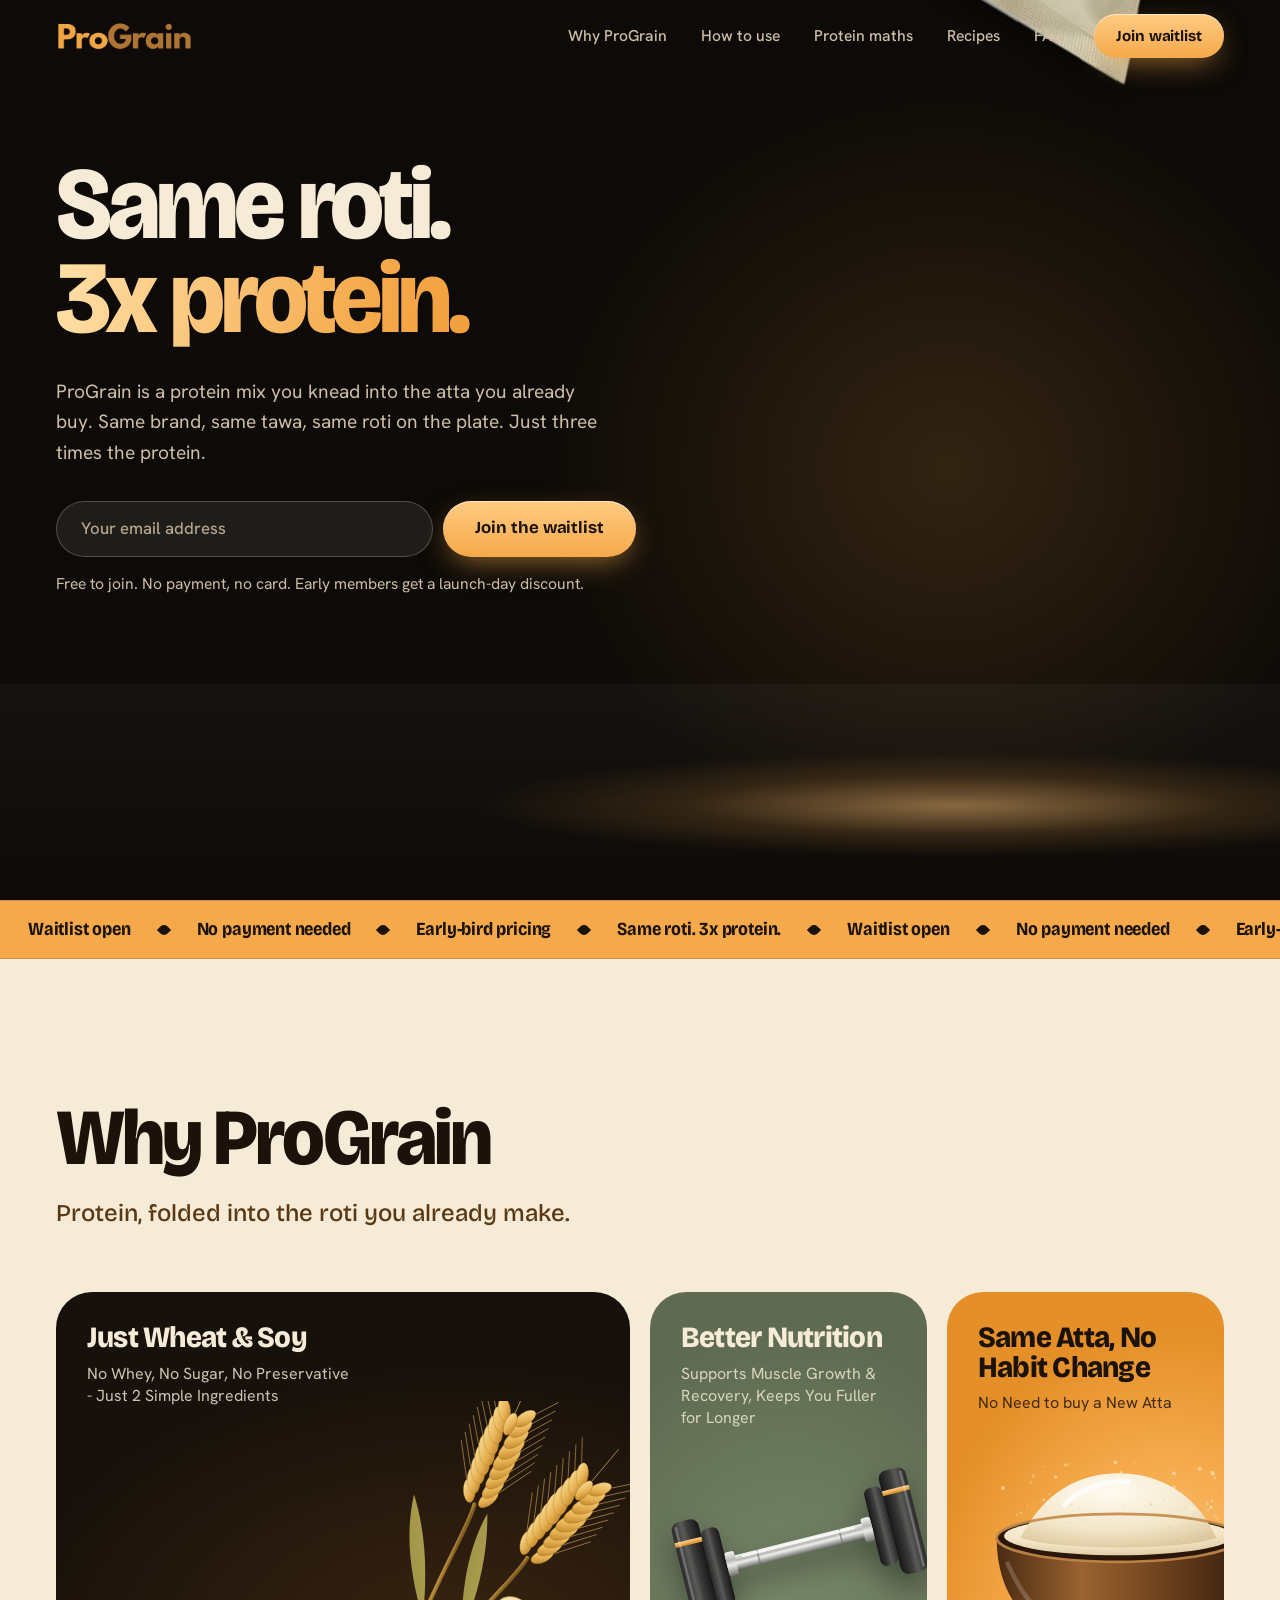
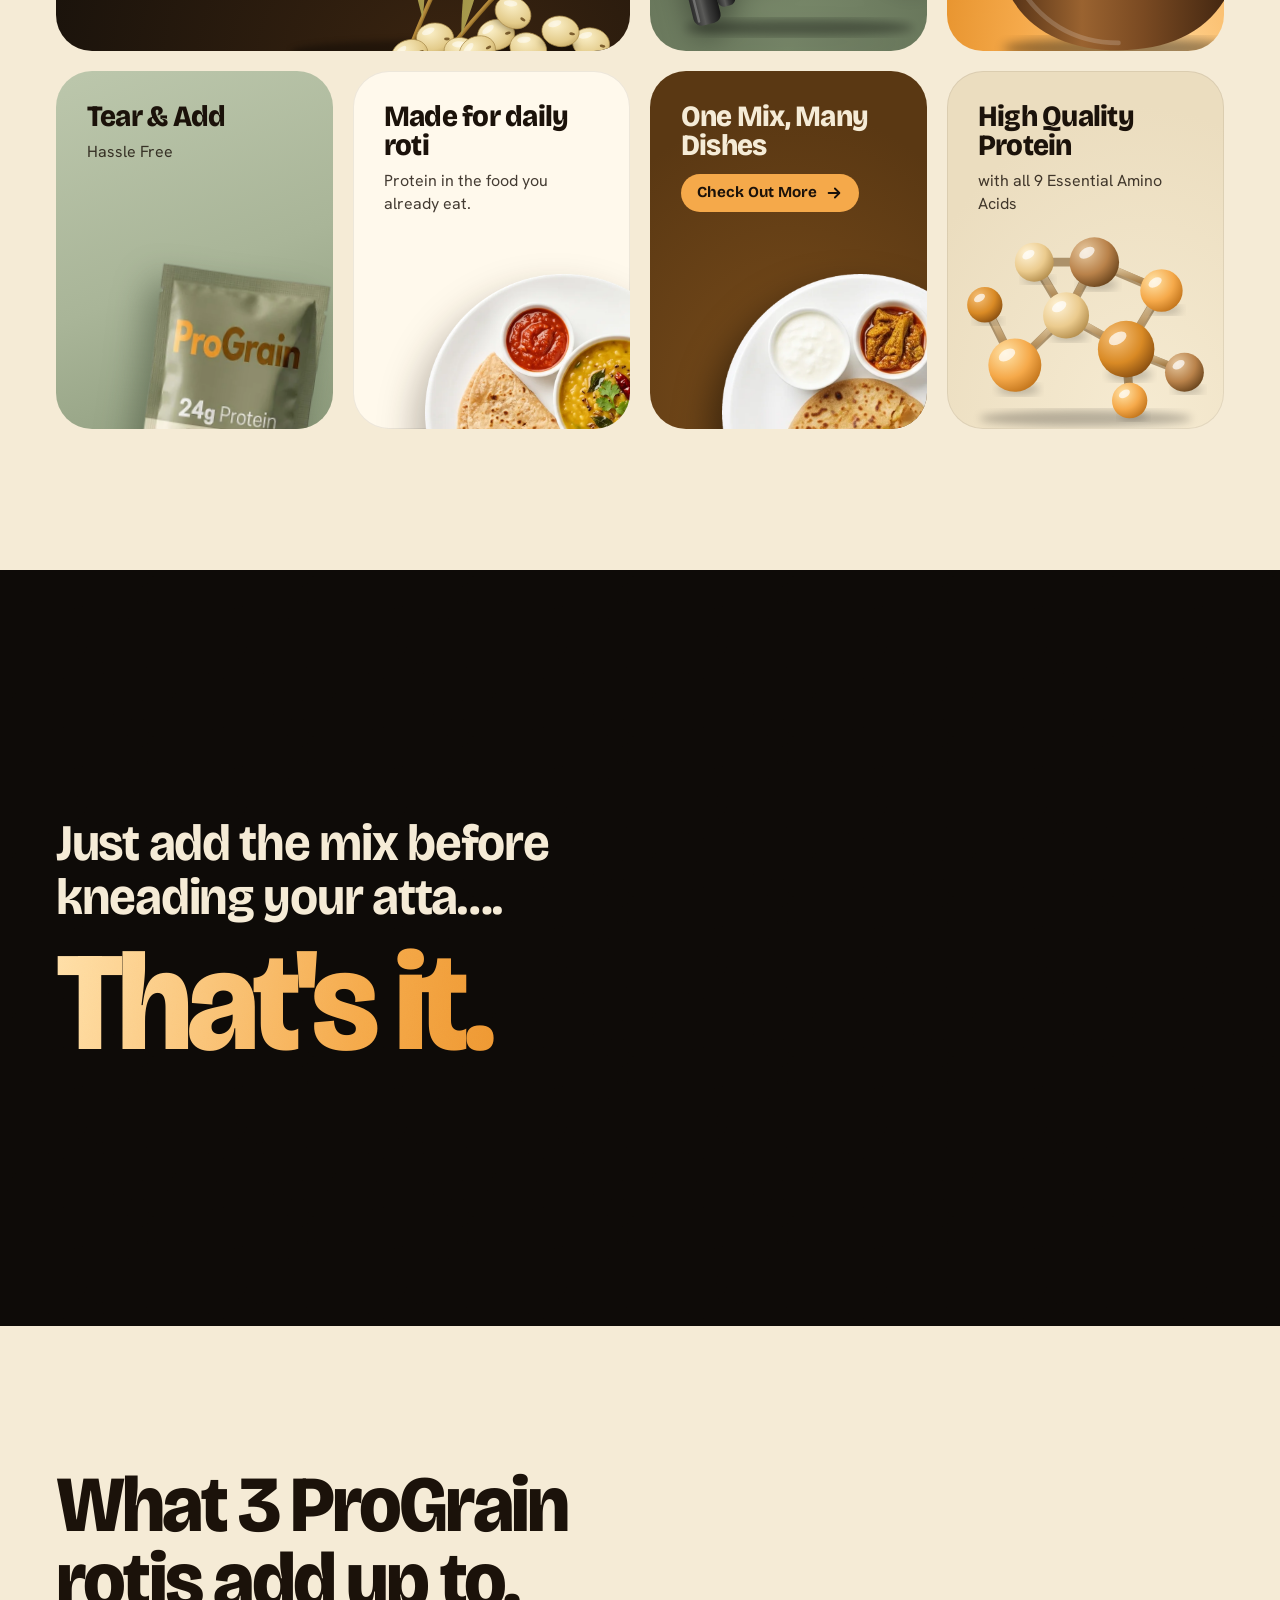
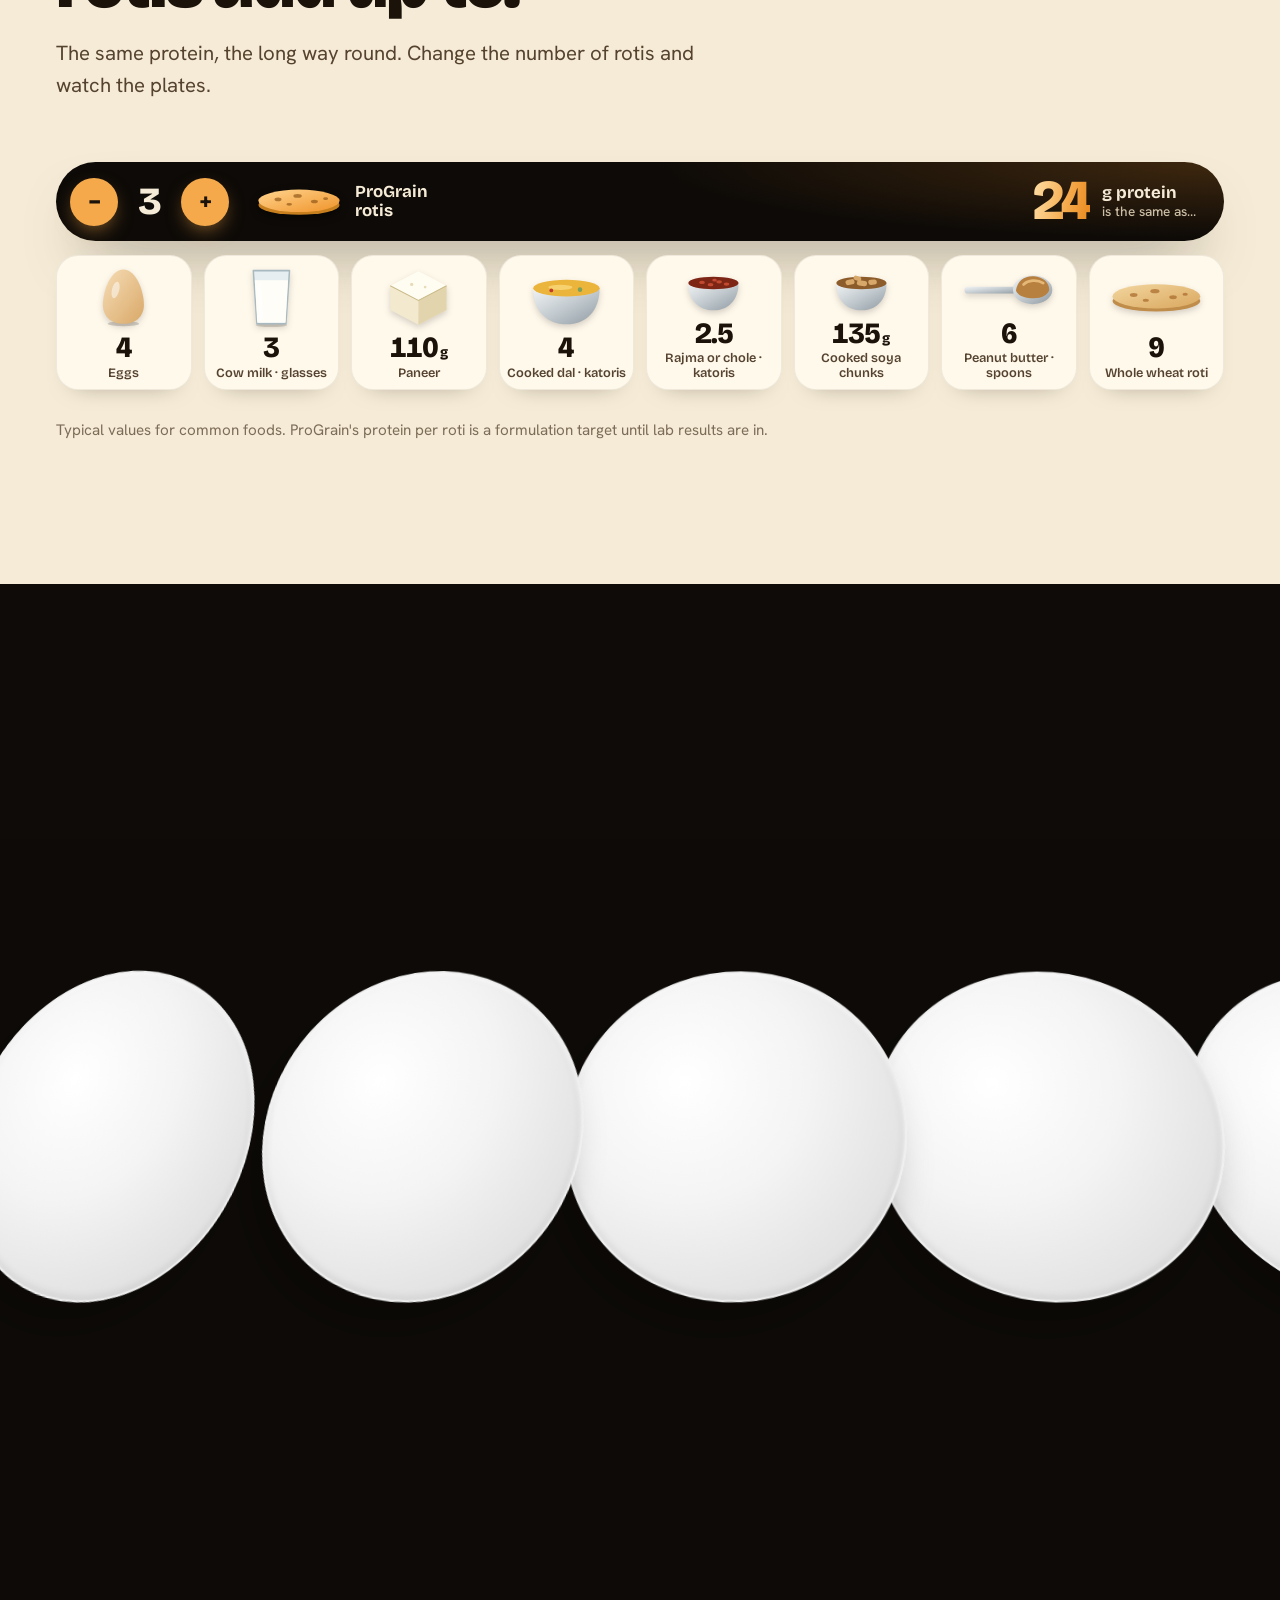
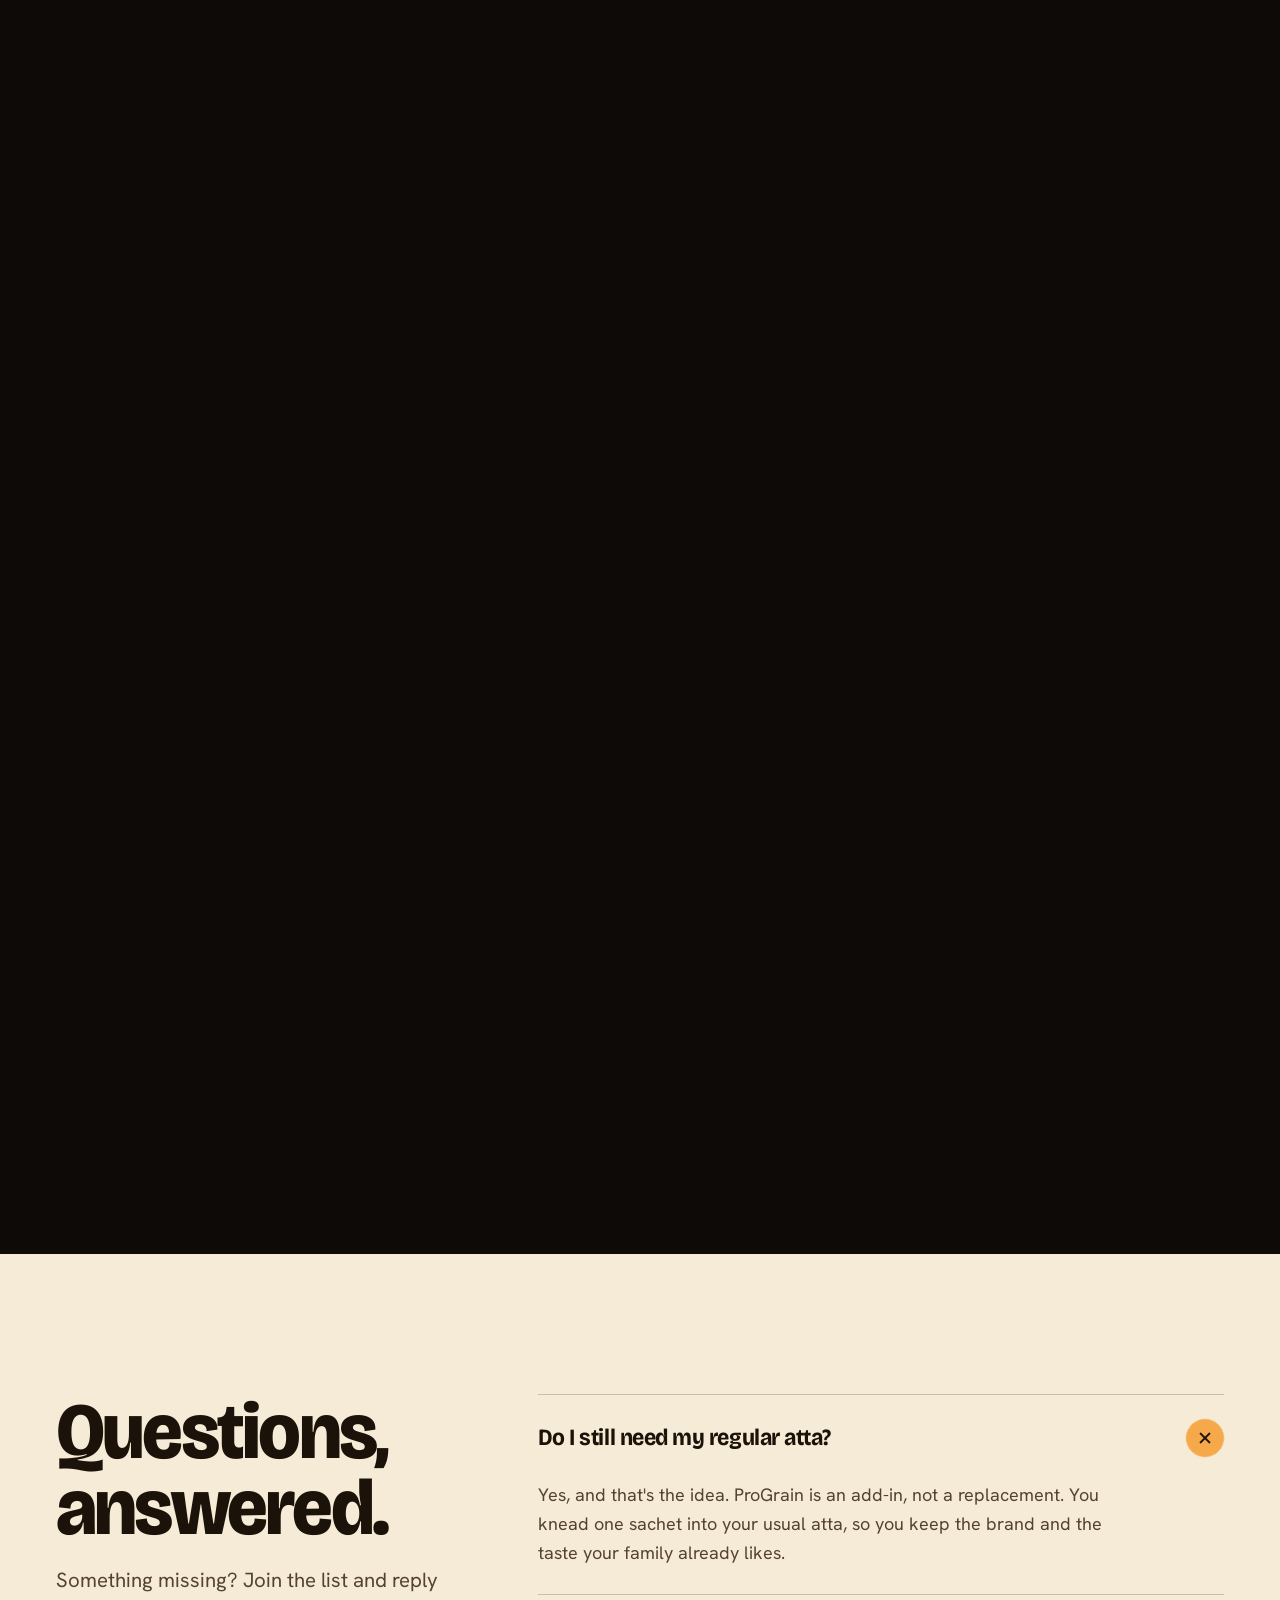
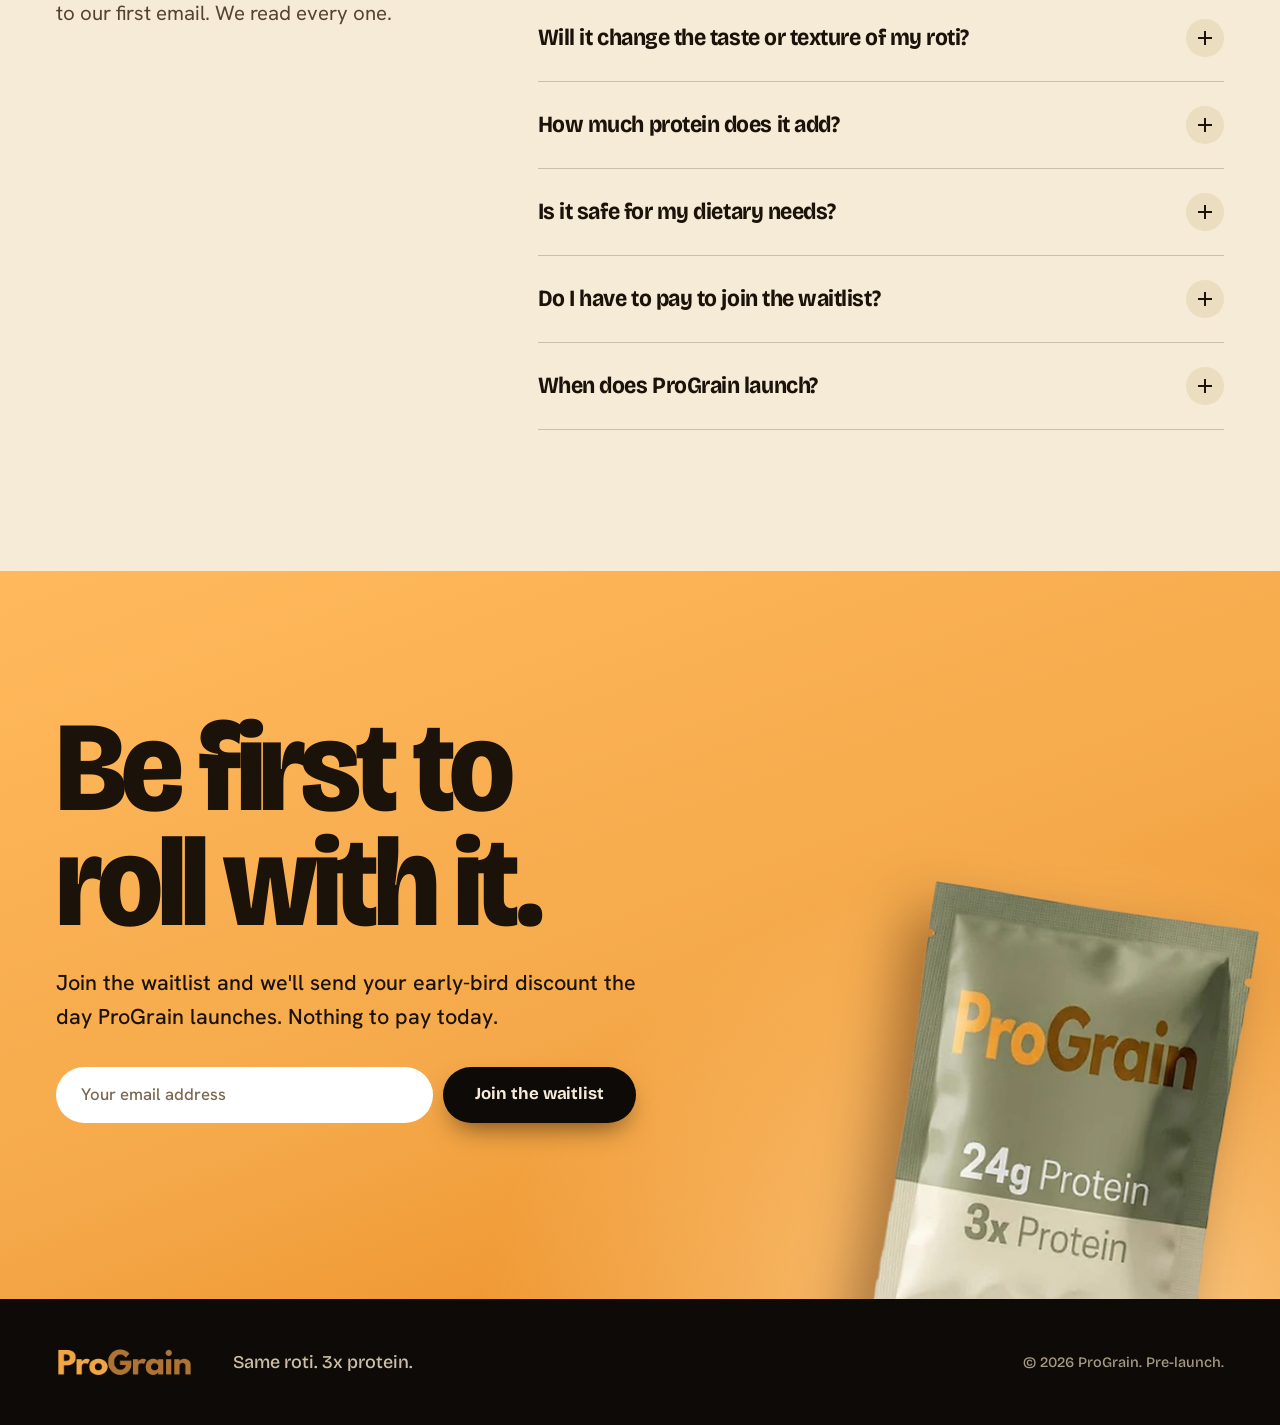
==== index.html @ f93fe0aa "ProGrain site v1 Static landing page: hero, highlights, how-to video, protein calculator, recipes ca" ====
<!DOCTYPE html>
<html lang="en">

<head>
  <meta charset="UTF-8">
  <meta name="viewport" content="width=device-width, initial-scale=1">
  <title>ProGrain · Same roti. 3x protein.</title>
  <meta name="description"
    content="ProGrain is a high-protein roti mix you knead into the atta you already use. Join the waitlist for early-bird pricing. No payment needed.">
  <meta name="theme-color" content="#0D0A07">
  <link rel="icon" href="assets/logo.png">
  <link rel="preconnect" href="https://fonts.googleapis.com">
  <link rel="preconnect" href="https://fonts.gstatic.com" crossorigin>
  <link
    href="https://fonts.googleapis.com/css2?family=Bricolage+Grotesque:opsz,wdth,wght@12..96,75..100,300..800&family=Hanken+Grotesk:wght@400;500;600;700&display=swap"
    rel="stylesheet">
  <link rel="stylesheet" href="PlateCarousel/PlateCarousel.css">
  <link rel="stylesheet" href="css/styles.css">
</head>

<body>

  <!-- ============ SVG SPRITE: calculator food icons ============ -->
  <svg width="0" height="0" style="position:absolute" aria-hidden="true" focusable="false">
    <defs>
      <linearGradient id="g-egg" x1="0" y1="0" x2="1" y2="1">
        <stop offset="0" stop-color="#F6DDB6" />
        <stop offset="1" stop-color="#D9A868" />
      </linearGradient>
      <linearGradient id="g-steel" x1="0" y1="0" x2="1" y2="1">
        <stop offset="0" stop-color="#F1F3F4" />
        <stop offset=".5" stop-color="#C3CBD0" />
        <stop offset="1" stop-color="#8F9AA1" />
      </linearGradient>
      <linearGradient id="g-roti" x1="0" y1="0" x2="1" y2="1">
        <stop offset="0" stop-color="#F3D69F" />
        <stop offset="1" stop-color="#D9A75E" />
      </linearGradient>
      <linearGradient id="g-roti-pg" x1="0" y1="0" x2="1" y2="1">
        <stop offset="0" stop-color="#FFD58F" />
        <stop offset="1" stop-color="#F0932A" />
      </linearGradient>
      <symbol id="i-egg" viewBox="0 0 80 100">
        <ellipse cx="40" cy="94" rx="26" ry="4" fill="#000" opacity=".16" />
        <path d="M40 4C62 4 74 42 74 62c0 22-16 32-34 32S6 84 6 62C6 42 18 4 40 4Z" fill="url(#g-egg)" />
        <ellipse cx="27" cy="38" rx="6" ry="14" fill="#fff" opacity=".5" transform="rotate(14 27 38)" />
      </symbol>
      <symbol id="i-milk" viewBox="0 0 80 100">
        <ellipse cx="40" cy="96" rx="26" ry="3.5" fill="#000" opacity=".14" />
        <path d="M10 6h60l-6 88H16L10 6Z" fill="#E6EEF1" stroke="#A8BAC0" stroke-width="2.5" stroke-linejoin="round" />
        <path d="M12.500 22h55l-4 70H16.500L12.500 22Z" fill="#FFFDF7" />
        <path d="M20 28l3 56" stroke="#fff" stroke-width="5" stroke-linecap="round" opacity=".9" />
      </symbol>
      <symbol id="i-paneer" viewBox="0 0 100 90">
        <path d="M50 6 92 28v36L50 86 8 64V28L50 6Z" fill="#F2E9CF" />
        <path d="M50 6 92 28 50 50 8 28 50 6Z" fill="#FFFDF2" />
        <path d="M50 50 92 28v36L50 86V50Z" fill="#E2D5AE" />
        <path d="M8 28 50 50 92 28" stroke="#CBBB8A" stroke-width="1.500" fill="none" />
        <circle cx="40" cy="26" r="2.500" fill="#E7DBB8" />
        <circle cx="60" cy="30" r="2" fill="#E7DBB8" />
      </symbol>
      <symbol id="i-dal" viewBox="0 0 100 80">
        <path d="M6 28h88c0 30-18 48-44 48S6 58 6 28Z" fill="url(#g-steel)" />
        <ellipse cx="50" cy="28" rx="44" ry="11" fill="#EBB43A" />
        <ellipse cx="42" cy="27" rx="16" ry="3.500" fill="#F8D677" opacity=".85" />
        <circle cx="68" cy="30" r="3" fill="#7BA05B" />
        <circle cx="30" cy="31" r="2.500" fill="#C0392B" />
      </symbol>
      <symbol id="i-rajma" viewBox="0 0 100 80">
        <path d="M6 28h88c0 30-18 48-44 48S6 58 6 28Z" fill="url(#g-steel)" />
        <ellipse cx="50" cy="28" rx="44" ry="11" fill="#7E2616" />
        <g fill="#C24A30">
          <ellipse cx="30" cy="27" rx="5" ry="2.800" />
          <ellipse cx="45" cy="31" rx="5" ry="2.800" />
          <ellipse cx="60" cy="26" rx="5" ry="2.800" />
          <ellipse cx="73" cy="30" rx="5" ry="2.800" />
          <ellipse cx="52" cy="23" rx="4" ry="2.400" />
        </g>
      </symbol>
      <symbol id="i-soya" viewBox="0 0 100 80">
        <path d="M6 28h88c0 30-18 48-44 48S6 58 6 28Z" fill="url(#g-steel)" />
        <ellipse cx="50" cy="28" rx="44" ry="11" fill="#8C5C2A" />
        <g fill="#D8A86B">
          <rect x="22" y="22" width="16" height="9" rx="4.500" transform="rotate(-12 30 26)" />
          <rect x="42" y="24" width="18" height="9" rx="4.500" transform="rotate(8 51 28)" />
          <rect x="62" y="22" width="15" height="9" rx="4.500" transform="rotate(-6 70 26)" />
          <rect x="36" y="16" width="14" height="8" rx="4" transform="rotate(18 43 20)" />
        </g>
      </symbol>
      <symbol id="i-pb" viewBox="0 0 120 50">
        <rect x="2" y="21" width="72" height="9" rx="4.500" fill="url(#g-steel)" />
        <ellipse cx="92" cy="25" rx="26" ry="19" fill="url(#g-steel)" />
        <path d="M70 26c2-14 12-20 24-19 12 1 20 8 20 18-2 8-12 12-24 11-10 0-18-4-20-10Z" fill="#B8803F" />
        <path d="M80 18c6-6 18-7 26-2" stroke="#E6B878" stroke-width="3.500" stroke-linecap="round" fill="none" />
      </symbol>
      <symbol id="i-roti" viewBox="0 0 120 44">
        <ellipse cx="60" cy="27" rx="58" ry="14" fill="#BF8C4A" />
        <ellipse cx="60" cy="21" rx="58" ry="16" fill="url(#g-roti)" />
        <g fill="#A8692A" opacity=".7">
          <ellipse cx="30" cy="19" rx="5" ry="2.600" />
          <ellipse cx="58" cy="14" rx="6" ry="2.800" />
          <ellipse cx="82" cy="22" rx="5" ry="2.600" />
          <ellipse cx="46" cy="26" rx="4" ry="2" />
          <ellipse cx="98" cy="18" rx="3.500" ry="2" />
        </g>
      </symbol>
      <symbol id="i-roti-pg" viewBox="0 0 120 44">
        <ellipse cx="60" cy="27" rx="58" ry="14" fill="#C8801E" />
        <ellipse cx="60" cy="21" rx="58" ry="16" fill="url(#g-roti-pg)" />
        <g fill="#8A5214" opacity=".65">
          <ellipse cx="30" cy="19" rx="5" ry="2.600" />
          <ellipse cx="58" cy="14" rx="6" ry="2.800" />
          <ellipse cx="82" cy="22" rx="5" ry="2.600" />
          <ellipse cx="46" cy="26" rx="4" ry="2" />
          <ellipse cx="98" cy="18" rx="3.500" ry="2" />
        </g>
      </symbol>
    </defs>
  </svg>

  <a class="skip-link" href="#main">Skip to content</a>

  <!-- ============ NAV ============ -->
  <header class="nav" data-nav>
    <div class="nav__inner">
      <a class="nav__logo" href="#top" aria-label="ProGrain, home"><img src="assets/logo-dark.png" alt="ProGrain"
          width="730" height="160"></a>
      <nav class="nav__links" aria-label="Primary">
        <a href="#why">Why ProGrain</a>
        <a href="#how">How to use</a>
        <a href="#protein">Protein maths</a>
        <a href="#recipes">Recipes</a>
        <a href="#faq">FAQ</a>
      </nav>
      <a class="btn btn--small nav__cta" href="#waitlist-hero" data-focus-waitlist>Join waitlist</a>
      <button class="nav__toggle" type="button" aria-expanded="false" aria-controls="mobileMenu" aria-label="Open menu"
        data-menu-toggle><span></span><span></span></button>
    </div>
    <nav class="nav__sheet" id="mobileMenu" aria-label="Mobile" hidden>
      <a href="#why">Why ProGrain</a>
      <a href="#how">How to use</a>
      <a href="#protein">Protein maths</a>
      <a href="#recipes">Recipes</a>
      <a href="#faq">FAQ</a>
    </nav>
  </header>

  <main id="main">

    <!-- ============ HERO ============ -->
    <section class="hero" id="top" data-hero>
      <div class="hero__stage" data-stage>
        <div class="hero__glow" aria-hidden="true"></div>
            <div class="floor" aria-hidden="true"></div>
    
        <div class="hero__art" data-art aria-hidden="true">
          <div class="pool"></div>
          <div class="shadow shadow--soft" data-shadow-soft></div>
          <div class="shadow shadow--contact" data-shadow-contact></div>
          <div class="puffs" data-puffs></div>
          <div class="bag" data-bag><img src="assets/sachet.png" alt="" width="804" height="1104" decoding="async"></div>
        </div>

        <div class="hero__copy">
          <h1 class="hero__title"><span>Same roti.</span><span class="hero__title-2">3x protein.</span></h1>
          <p class="hero__lede">ProGrain is a protein mix you knead into the atta you already buy. Same brand, same
            tawa, same roti on the plate. Just three times the protein.</p>

          <form class="waitlist" id="waitlist-hero" data-waitlist novalidate>
            <div class="waitlist__row">
              <label class="sr-only" for="email-hero">Email address</label>
              <input id="email-hero" name="email" type="email" inputmode="email" autocomplete="email"
                placeholder="Your email address" required aria-describedby="hero-note hero-msg">
              <button class="btn" type="submit"><span>Join the waitlist</span></button>
            </div>
            <p class="waitlist__note" id="hero-note">Free to join. No payment, no card. Early members get a launch-day
              discount.</p>
            <p class="waitlist__msg" id="hero-msg" role="status" aria-live="polite"></p>
          </form>
        </div>

        <div class="hero__cue" data-cue aria-hidden="true"><span>Scroll</span><i></i></div>
      </div>
    </section>

    <!-- ============ TICKER ============ -->
    <div class="ticker" aria-hidden="true">
      <div class="ticker__track">
        <span>Waitlist open</span><i></i><span>No payment needed</span><i></i><span>Early-bird
          pricing</span><i></i><span>Same roti. 3x protein.</span><i></i>
        <span>Waitlist open</span><i></i><span>No payment needed</span><i></i><span>Early-bird
          pricing</span><i></i><span>Same roti. 3x protein.</span><i></i>
        <span>Waitlist open</span><i></i><span>No payment needed</span><i></i><span>Early-bird
          pricing</span><i></i><span>Same roti. 3x protein.</span><i></i>
      </div>
    </div>

    <!-- ============ WHY ============ -->
    <section class="section why" id="why">
      <div class="wrap">
        <div class="why__head">
          <h2 class="h2">Why ProGrain</h2>
          <p class="lede">Protein, folded into the roti you already make.</p>
        </div>

        <div class="bento">
          <article class="tile tile--char">
            <div class="tile__text">
              <h3>Just Wheat &amp; Soy</h3>
              <p>No Whey, No Sugar, No Preservative - Just 2 Simple Ingredients</p>
            </div>
            <img class="tile__art tile__art--trio" src="assets/art/trio.svg" alt="" loading="lazy">
          </article>

          <article class="tile tile--power">
            <div class="tile__text">
              <h3>Better Nutrition</h3>
              <p>Supports Muscle Growth &amp; Recovery, Keeps You Fuller for Longer</p>
            </div>
            <img class="tile__art tile__art--dumbbell" src="assets/art/dumbbell.svg" alt="" loading="lazy">
          </article>

          <article class="tile tile--amber">
            <div class="tile__text">
              <h3>Same Atta, No Habit Change</h3>
              <p>No Need to buy a New Atta</p>
            </div>
            <img class="tile__art tile__art--bowl" src="assets/art/flour-bowl.svg" alt="" loading="lazy">
          </article>

          <article class="tile tile--sage">
            <div class="tile__text">
              <h3>Tear &amp; Add</h3>
              <p>Hassle Free</p>
            </div>
            <img class="tile__art tile__art--sachet" src="assets/sachet.png" alt="" loading="lazy">
          </article>

          <article class="tile tile--milk">
            <div class="tile__text">
              <h3>Made for daily roti</h3>
              <p>Protein in the food you already eat.</p>
            </div>
            <img class="tile__art tile__art--plate" src="assets/recipes/Roti.webp" alt="" loading="lazy">
          </article>

          <a class="tile tile--crust tile--link" href="#recipes">
            <div class="tile__text">
              <h3>One Mix, Many Dishes</h3>
              <p class="tile__more">Check Out More <svg viewBox="0 0 20 20" aria-hidden="true">
                  <path d="M4 10h11M11 5l5 5-5 5" />
                </svg></p>
            </div>
            <img class="tile__art tile__art--plate2" src="assets/recipes/Parantha.webp" alt="" loading="lazy">
          </a>

          <article class="tile tile--paper">
            <div class="tile__text">
              <h3>High Quality Protein</h3>
              <p>with all 9 Essential Amino Acids</p>
            </div>
            <img class="tile__art tile__art--aminos" src="assets/art/aminos.svg" alt="" loading="lazy">
          </article>
        </div>
      </div>
    </section>

    <!-- ============ HOW TO USE ============ -->
    <section class="how" id="how">
      <video class="how__video" data-video src="assets/direction-of-use.mp4" autoplay muted loop playsinline
        preload="auto" disablepictureinpicture disableremoteplayback tabindex="-1"
        aria-label="How to use ProGrain: add the sachet to your atta before kneading"></video>
      <div class="how__shade" aria-hidden="true"></div>
      <div class="wrap how__inner">
        <div class="how__copy">
          <h2 class="how__title">Just add the mix before kneading your atta<span aria-hidden="true">&hellip;.</span>
          </h2>
          <p class="how__done">That's it.</p>
        </div>
      </div>
    </section>

    <!-- ============ PROTEIN CALCULATOR ============ -->
    <section class="section protein" id="protein">
      <div class="wrap">
        <div class="protein__head">
          <h2 class="h2">What <span data-n-label>3 ProGrain rotis</span> add up to.</h2>
          <p class="lede">The same protein, the long way round. Change the number of rotis and watch the plates.</p>
        </div>

        <div class="calc calc--mini" data-calc>
      <div class="calc__panel">
        <div class="stepper" role="group" aria-label="Number of ProGrain rotis">
          <button type="button" class="stepper__btn" data-step="-1" aria-label="One less roti">&minus;</button>
          <output class="stepper__val" data-n aria-live="polite">3</output>
          <button type="button" class="stepper__btn" data-step="1" aria-label="One more roti">+</button>
        </div>
        <div class="calc__unit"><svg viewBox="0 0 120 44" aria-hidden="true"><use href="#i-roti-pg"/></svg><span>ProGrain<br>rotis</span></div>
        <p class="calc__total"><b data-total>24</b><span>g protein<small>is the same as&hellip;</small></span></p>
      </div>
      <div class="calc__grid" data-grid></div>
    </div>
    <p class="fineprint">Typical values for common foods. ProGrain's protein per roti is a formulation target until
          lab results are in.</p>
      </div>
    </section>

    <!-- ============ RECIPES ============ -->
    <section class="section recipes" id="recipes" data-recipes>
  <div class="recipes__sticky">
        <div class="wrap recipes__head">
          <h2 class="h2">Eat it your way.</h2>
          <p class="lede">From a plain phulka to cookies. Scroll or swipe through the plates.</p>
        </div>
        <div id="plateCarouselMount"></div>
        <p class="fineprint recipes__note">Protein per serving is an estimate until lab testing is complete.</p>
      </section>
  </div>
</section>

    <!-- ============ FAQ ============ -->
    <section class="section faq" id="faq">
      <div class="wrap faq__grid">
        <div class="faq__intro">
          <h2 class="h2">Questions, answered.</h2>
          <p class="lede">Something missing? Join the list and reply to our first email. We read every one.</p>
        </div>
        <div class="faq__list">
          <details open>
            <summary>Do I still need my regular atta?</summary>
            <p>Yes, and that's the idea. ProGrain is an add-in, not a replacement. You knead one sachet into your usual
              atta, so you keep the brand and the taste your family already likes.</p>
          </details>
          <details>
            <summary>Will it change the taste or texture of my roti?</summary>
            <p>We built the recipe so your roti still rolls, puffs and tastes like roti. Taste is personal though, so
              we'll share sampling details with the waitlist before launch.</p>
          </details>
          <details>
            <summary>How much protein does it add?</summary>
            <p>Our target is about 8 g per roti, roughly three times a plain whole wheat roti. That is a target until
              independent lab results are in. We'll publish the full nutrition panel once they are.</p>
          </details>
          <details>
            <summary>Is it safe for my dietary needs?</summary>
            <p>ProGrain contains wheat (gluten) and soy, so it is not suitable if you are allergic to either. The final
              allergen list will be on the pack. If you have diabetes, kidney conditions or any medical diet, please
              check with your doctor first.</p>
          </details>
          <details>
            <summary>Do I have to pay to join the waitlist?</summary>
            <p>No. Joining is free and you won't be asked for payment details. You'll get an email when we launch, with
              your early-bird discount.</p>
          </details>
          <details>
            <summary>When does ProGrain launch?</summary>
            <p>We're finishing licensing, lab testing and packaging. Waitlist members hear first, and we'll share a date
              as soon as it's firm.</p>
          </details>
        </div>
      </div>
    </section>

    <!-- ============ FINAL CTA ============ -->
    <section class="cta" id="join">
      <img class="cta__sachet" src="assets/sachet.png" alt="" loading="lazy">
      <div class="wrap cta__inner">
        <h2 class="cta__title">Be first to roll with it.</h2>
        <p class="cta__sub">Join the waitlist and we'll send your early-bird discount the day ProGrain launches. Nothing
          to pay today.</p>
        <form class="waitlist waitlist--light" id="waitlist-cta" data-waitlist novalidate>
          <div class="waitlist__row">
            <label class="sr-only" for="email-cta">Email address</label>
            <input id="email-cta" name="email" type="email" inputmode="email" autocomplete="email"
              placeholder="Your email address" required aria-describedby="cta-msg">
            <button class="btn btn--dark" type="submit"><span>Join the waitlist</span></button>
          </div>
          <p class="waitlist__msg" id="cta-msg" role="status" aria-live="polite"></p>
        </form>
      </div>
    </section>

  </main>

  <footer class="footer">
    <div class="wrap footer__inner">
      <img src="assets/logo-dark.png" alt="ProGrain" width="730" height="160">
      <p>Same roti. 3x protein.</p>
      <p class="footer__legal">&copy; 2026 ProGrain. Pre-launch.
        <!-- TODO: FSSAI licence no. and contact details once issued -->
      </p>
    </div>
  </footer>

  <script src="js/protein-data.js"></script>
  <script src="PlateCarousel/PlateCarousel.js"></script>
  <script src="js/hero.js"></script>
  <script src="js/main.js"></script>
</body>

</html>
---- PlateCarousel/PlateCarousel.css ----
/* =========================================================
   3D Plate Carousel (A24 CD Edge-to-Edge Linear Scroll)
   Standalone CSS Styling
   ========================================================= */

:root {
    --pc-accent: #C87A1E;
    --pc-text-dark: #1A1008;
    --pc-text-muted: #6B5B45;
    --pc-bg: #F7F4EF;
    --pc-font: 'Outfit', -apple-system, BlinkMacSystemFont, 'Segoe UI', Roboto, sans-serif;
}

.lpc-mount {
    width: 100%;
    background: transparent;
    padding: 0 0 0.5rem;
    overflow: hidden;
    position: relative;
    user-select: none;
    display: flex;
    flex-direction: column;
    align-items: center;
    font-family: var(--pc-font);
}

.lpc-scene {
    width: 100%;
    perspective: 1200px;
    position: relative;
    height: 50vh;
    min-height: 380px;
    max-height: 560px;
    display: flex;
    align-items: center;
}

.lpc-track {
    position: absolute;
    top: 0;
    left: 0;
    height: 100%;
    display: flex;
    align-items: center;
    transform-style: preserve-3d;
    will-change: transform;
}

.lpc-plate-wrapper {
    position: absolute;
    top: 50%;
    left: 0;
    width: 45vh;
    height: 45vh;
    min-width: 300px;
    min-height: 300px;
    max-width: 480px;
    max-height: 480px;
    margin-top: calc(-22.5vh);
    transform-style: preserve-3d;
    will-change: transform;
}

/* 3D Ceramic Plate */
.lpc-plate {
    width: 100%;
    height: 100%;
    position: relative;
    border-radius: 50%;
    transform-style: preserve-3d;
    background: radial-gradient(circle at 35% 35%, #FFFFFF 0%, #F4F4F4 40%, #E2E2E2 75%, #D0D0D0 100%);
    box-shadow: 
        -15px 25px 40px rgba(0, 0, 0, 0.25), 
        inset 0 2px 5px rgba(255, 255, 255, 0.8), 
        inset 0 -2px 10px rgba(0, 0, 0, 0.1);
    border: 2px solid #EFEFEF;
}

.lpc-food-img {
    width: 90%;
    height: 90%;
    object-fit: cover;
    border-radius: 50%;
    position: absolute;
    top: 5%;
    left: 5%;
    box-shadow: inset 0 8px 15px rgba(0, 0, 0, 0.3);
}

/* Info Panel Header */
.lpc-info-panel {
    text-align: left;
    position: relative;
    min-height: 110px;
    width: 100%;
    max-width: 800px;
    margin: 0.5rem auto 1rem;
    padding: 0 2rem;
}

.lpc-info-slide {
    position: absolute;
    inset: 0;
    display: flex;
    flex-direction: row;
    align-items: center;
    justify-content: space-between;
    gap: 2rem;
    opacity: 0;
    transform: translateY(15px);
    pointer-events: none;
    transition: opacity 0.4s cubic-bezier(0.25, 1, 0.5, 1), transform 0.4s cubic-bezier(0.25, 1, 0.5, 1);
}

.lpc-info-text-group {
    flex: 1;
}

.lpc-info-slide.active {
    opacity: 1;
    transform: translateY(0);
    pointer-events: auto;
}

.lpc-info-tag {
    display: inline-block;
    font-size: 0.7rem;
    font-weight: 700;
    letter-spacing: 0.15em;
    text-transform: uppercase;
    color: var(--pc-accent);
    background: rgba(200, 122, 30, 0.12);
    border: 1px solid rgba(200, 122, 30, 0.3);
    padding: 4px 14px;
    border-radius: 20px;
    margin-bottom: 0.5rem;
}

.lpc-info-title {
    font-size: clamp(1.6rem, 4vw, 2.2rem);
    font-weight: 800;
    color: var(--pc-text-dark);
    margin: 0;
    line-height: 1.1;
}

.lpc-info-portion {
    font-size: 0.95rem;
    color: var(--pc-text-muted);
    margin: 0.2rem 0 0.8rem;
    font-weight: 500;
}

.lpc-protein-callout {
    display: flex;
    align-items: baseline;
    gap: 0.8rem;
    justify-content: flex-end;
    flex: 1;
}

.lpc-protein-num {
    font-size: clamp(3rem, 7vw, 4.5rem);
    font-weight: 900;
    line-height: 1;
    background: linear-gradient(135deg, var(--pc-accent) 0%, #E8A030 50%, var(--pc-accent) 100%);
    -webkit-background-clip: text;
    -webkit-text-fill-color: transparent;
    background-clip: text;
    letter-spacing: -0.03em;
}

.lpc-protein-label {
    font-size: 0.95rem;
    font-weight: 700;
    color: var(--pc-text-muted);
    text-transform: uppercase;
    letter-spacing: 0.1em;
    line-height: 1.3;
    text-align: left;
}

/* Controls & Dots */
.lpc-controls {
    display: flex;
    align-items: center;
    justify-content: center;
    gap: 1.5rem;
    margin-top: 1rem;
}

.lpc-nav-btn {
    width: 48px;
    height: 48px;
    border-radius: 50%;
    border: 2px solid rgba(200, 122, 30, 0.3);
    background: #FFFFFF;
    color: var(--pc-accent);
    font-size: 1.5rem;
    line-height: 1;
    display: flex;
    align-items: center;
    justify-content: center;
    cursor: pointer;
    transition: all 0.3s cubic-bezier(0.25, 1, 0.5, 1);
    box-shadow: 0 4px 15px rgba(0, 0, 0, 0.05);
}

.lpc-nav-btn:hover {
    background: var(--pc-accent);
    color: #FFFFFF;
    border-color: var(--pc-accent);
    box-shadow: 0 8px 25px rgba(200, 122, 30, 0.4);
    transform: scale(1.1);
}

.lpc-dots {
    display: flex;
    align-items: center;
    gap: 0.8rem;
}

.lpc-dot {
    width: 12px;
    height: 12px;
    border-radius: 50%;
    background: rgba(200, 122, 30, 0.25);
    border: none;
    cursor: pointer;
    transition: all 0.3s cubic-bezier(0.25, 1, 0.5, 1);
    padding: 0;
}

.lpc-dot:hover {
    background: rgba(200, 122, 30, 0.6);
    transform: scale(1.2);
}

.lpc-dot.active {
    width: 36px;
    border-radius: 10px;
    background: var(--pc-accent);
    box-shadow: 0 2px 8px rgba(200, 122, 30, 0.4);
}

/* Responsive adjustments */
@media (max-width: 768px) {
    .lpc-scene {
        perspective: 800px;
        height: 40vh;
        min-height: 280px;
    }
    
    .lpc-plate-wrapper {
        width: 35vh;
        height: 35vh;
        min-width: 240px;
        min-height: 240px;
        margin-top: calc(-17.5vh);
    }
    
    .lpc-info-panel {
        margin: 0.5rem auto;
        min-height: 140px;
    }
    
    .lpc-info-slide {
        flex-direction: column;
        align-items: flex-start;
        gap: 0.5rem;
    }

    .lpc-protein-callout {
        justify-content: flex-start;
    }
}
---- css/styles.css ----
/* =========================================================
   ProGrain v2: "ember kitchen"
   Palette: logo amber + crust brown, sachet sage, warm charcoal.
   Fonts: Bricolage Grotesque (display) + Hanken Grotesk (text).
   These are PLACEHOLDER brand choices pending founder sign-off.
   ========================================================= */

:root {
  --char: #0D0A07;
  --smoke: #17110B;
  --ember: #2A1A0E;
  --amber: #F5A94A;
  --gold: #FFC978;
  --burnt: #C8801E;
  --crust: #5A3813;
  --sage: #A9B598;
  --sage-deep: #5E6B52;
  --cream: #F5EBD6;
  --milk: #FFF9EC;
  --paper: #EBDDBF;
  --ink: #1B120A;
  --ink-soft: #55432F;
  --on-dark: #F5EBD6;
  --on-dark-soft: #CDBFA6;
  --danger: #A32A12;

  --font-display: 'Bricolage Grotesque', system-ui, sans-serif;
  --font-body: 'Hanken Grotesk', system-ui, sans-serif;

  --nav-h: 72px;
  --gutter: clamp(20px, 5vw, 56px);
  --max: 1240px;
  --ease: cubic-bezier(.2, .8, .2, 1);
  --noise: url("data:image/svg+xml;utf8,<svg xmlns='http://www.w3.org/2000/svg' width='160' height='160'><filter id='n'><feTurbulence type='fractalNoise' baseFrequency='.8' numOctaves='2' stitchTiles='stitch'/><feColorMatrix values='0 0 0 0 1  0 0 0 0 .9  0 0 0 0 .75  0 0 0 .55 0'/></filter><rect width='100%' height='100%' filter='url(%23n)'/></svg>");

  /* carousel theme hooks */
  --pc-accent: var(--amber);
  --pc-text-dark: var(--on-dark);
  --pc-text-muted: var(--on-dark-soft);
  --pc-font: var(--font-display);
}

*, *::before, *::after { box-sizing: border-box; }
html { scroll-behavior: smooth; scroll-padding-top: calc(var(--nav-h) + 8px); -webkit-text-size-adjust: 100%; background: var(--char); }
body {
  margin: 0; background: var(--char); color: var(--on-dark);
  font-family: var(--font-body); font-size: 1.125rem; line-height: 1.6;
  -webkit-font-smoothing: antialiased; overflow-x: clip;
}
img, svg, video { display: block; max-width: 100%; }
h1, h2, h3, p, figure, dl, dd, ul { margin: 0; padding: 0; }
ul { list-style: none; }
a { color: inherit; }
button, input { font: inherit; color: inherit; }

.sr-only { position: absolute; width: 1px; height: 1px; overflow: hidden; clip: rect(0 0 0 0); white-space: nowrap; }
.skip-link { position: fixed; left: 12px; top: -80px; z-index: 300; background: var(--amber); color: var(--ink); padding: 10px 16px; border-radius: 10px; font-family: var(--font-display); font-weight: 700; transition: top .2s; }
.skip-link:focus { top: 12px; }
:focus-visible { outline: 3px solid var(--gold); outline-offset: 3px; border-radius: 8px; }

.wrap { width: min(var(--max), 100% - var(--gutter) * 2); margin-inline: auto; }
.section { padding-block: clamp(80px, 11vw, 150px); position: relative; }

.h2 {
  font-family: var(--font-display); font-weight: 800; font-stretch: 94%;
  font-size: clamp(2.5rem, 6.2vw, 5rem); line-height: .96; letter-spacing: -.035em; text-wrap: balance;
}
.lede { margin-top: 1.1rem; max-width: 32em; font-size: clamp(1.1rem, 1.6vw, 1.3rem); }
.fineprint { margin-top: 28px; font-size: .95rem; opacity: .75; }

/* light sections */
.why, .protein, .faq { background: var(--cream); color: var(--ink); }
.why .lede, .protein .lede, .faq .lede, .fineprint { color: var(--ink-soft); }

/* ---------- Buttons ---------- */
.btn {
  display: inline-flex; align-items: center; justify-content: center; gap: .5rem;
  min-height: 56px; padding: 0 32px;
  font-family: var(--font-display); font-weight: 700; font-size: 1.05rem; letter-spacing: -.005em;
  color: var(--ink); background: linear-gradient(180deg, #FFCB82 0%, var(--amber) 100%);
  border: 0; border-radius: 999px; cursor: pointer; text-decoration: none; white-space: nowrap;
  box-shadow: inset 0 1px 0 rgba(255, 255, 255, .55), 0 10px 30px -8px rgba(245, 169, 74, .65);
  transition: transform .2s var(--ease), box-shadow .2s var(--ease), filter .2s;
  touch-action: manipulation;
}
.btn:hover { transform: translateY(-2px); box-shadow: inset 0 1px 0 rgba(255, 255, 255, .55), 0 16px 40px -8px rgba(245, 169, 74, .85); filter: brightness(1.05); }
.btn:active { transform: translateY(1px) scale(.98); }
.btn:disabled { opacity: .6; cursor: progress; transform: none; }
.btn--small { min-height: 44px; padding: 0 22px; font-size: .95rem; }
.btn--dark { background: var(--char); color: var(--cream); box-shadow: 0 12px 28px -10px rgba(0, 0, 0, .6); }
.btn--dark:hover { box-shadow: 0 18px 36px -10px rgba(0, 0, 0, .7); filter: none; background: #1d140b; }
.btn.is-loading span::after { content: ''; display: inline-block; width: 14px; height: 14px; margin-left: 10px; border: 2px solid currentColor; border-right-color: transparent; border-radius: 50%; vertical-align: -2px; animation: spin .7s linear infinite; }
@keyframes spin { to { transform: rotate(360deg); } }

/* ---------- Nav ---------- */
.nav { position: fixed; inset: 0 0 auto 0; z-index: 100; height: var(--nav-h); transition: background .3s, box-shadow .3s; }
.nav.is-stuck, .nav.is-open { background: rgba(13, 10, 7, .78); -webkit-backdrop-filter: blur(16px) saturate(1.4); backdrop-filter: blur(16px) saturate(1.4); box-shadow: 0 1px 0 rgba(245, 169, 74, .16); }
.nav__inner { width: min(1400px, 100% - var(--gutter) * 2); height: 100%; margin-inline: auto; display: flex; align-items: center; gap: 28px; }
.nav__logo { display: block; margin-right: auto; }
.nav__logo img { height: 30px; width: auto; }
.nav__links { display: flex; gap: 30px; }
.nav__links a { font-weight: 500; font-size: .98rem; text-decoration: none; padding: 8px 2px; position: relative; color: var(--on-dark-soft); transition: color .2s; }
.nav__links a:hover { color: var(--cream); }
.nav__links a::after { content: ''; position: absolute; left: 0; right: 0; bottom: 2px; height: 2px; background: var(--amber); transform: scaleX(0); transform-origin: left; transition: transform .3s var(--ease); }
.nav__links a:hover::after { transform: scaleX(1); }
.nav__toggle { display: none; width: 44px; height: 44px; border: 0; background: none; cursor: pointer; position: relative; border-radius: 12px; }
.nav__toggle span { position: absolute; left: 11px; right: 11px; height: 2.5px; border-radius: 2px; background: var(--cream); transition: transform .3s var(--ease), top .3s var(--ease); }
.nav__toggle span:first-child { top: 16px; } .nav__toggle span:last-child { top: 26px; }
.nav__toggle[aria-expanded="true"] span:first-child { top: 21px; transform: rotate(45deg); }
.nav__toggle[aria-expanded="true"] span:last-child { top: 21px; transform: rotate(-45deg); }
.nav__sheet { position: absolute; top: 100%; left: 0; right: 0; display: grid; padding: 8px var(--gutter) 24px; background: var(--char); box-shadow: 0 24px 40px -20px rgba(0, 0, 0, .8); }
.nav__sheet[hidden] { display: none; }
.nav__sheet a { font-family: var(--font-display); font-weight: 700; font-size: 1.5rem; text-decoration: none; padding: 16px 0; border-bottom: 1px solid rgba(245, 169, 74, .18); }

/* ---------- Hero ---------- */
.hero { position: relative; }
.hero__stage {
  --ground-h: clamp(130px, 24svh, 250px);
  --art-h: min(64svh, 660px);
  --art-right: clamp(24px, 9vw, 170px);
  position: relative; overflow: hidden; isolation: isolate;
  min-height: max(100svh, 660px);
  display: flex; align-items: center;
  padding: calc(var(--nav-h) + 12px) var(--gutter) calc(var(--ground-h) * .9);
  background: var(--char);
}
.how::after, .recipes::after { content: ''; position: absolute; inset: 0; background: var(--noise); opacity: .07; mix-blend-mode: overlay; pointer-events: none; z-index: 5; }
.hero__glow { position: absolute; inset: 0; z-index: 0;
  background: radial-gradient(46% 62% at 74% 52%, rgba(245, 169, 74, .16), rgba(245, 169, 74, 0) 70%); }
.floor { position: absolute; inset: auto 0 0 0; height: var(--ground-h); z-index: 0; background: linear-gradient(180deg, rgba(255, 255, 255, .035), rgba(255, 255, 255, 0)); }

.motes { position: absolute; inset: 0; z-index: 1; pointer-events: none; }
.motes i { position: absolute; border-radius: 50%; background: #FFD79A; width: var(--s); height: var(--s); filter: blur(var(--b)); opacity: 0; animation: mote var(--d) ease-in-out var(--dl) infinite; }
@keyframes mote { 0% { transform: translate(0, 0); opacity: 0; } 25% { opacity: var(--o); } 100% { transform: translate(var(--dx), -150px); opacity: 0; } }

.hero__copy { position: relative; z-index: 3; width: min(700px, 100%); margin-left: max(0px, calc((100% - var(--max)) / 2)); }
.hero__title { font-family: var(--font-display); font-weight: 800; font-stretch: 94%; font-size: clamp(3.2rem, min(8vw, 14.5svh), 7.8rem); line-height: .92; letter-spacing: -.04em; color: var(--cream); }
.hero__title span { display: block; }
.hero__title-2 { background: linear-gradient(100deg, #FFE0A8 0%, var(--amber) 48%, #E9871C 100%); -webkit-background-clip: text; background-clip: text; color: transparent; padding-bottom: .06em; }
.hero__lede { margin-top: 1.5rem; max-width: 29em; font-size: clamp(1.1rem, 1.5vw, 1.3rem); color: var(--on-dark-soft); }

.hero__art { position: absolute; z-index: 1; height: var(--art-h); aspect-ratio: 804 / 1104; right: var(--art-right); bottom: calc(var(--ground-h) * .44); }
.bag { position: absolute; inset: 0; transform-origin: 50% 100%; will-change: transform; }
.bag img { width: 100%; height: 100%; object-fit: contain; filter: drop-shadow(0 12px 22px rgba(0, 0, 0, .5)); }
.pool { position: absolute; left: 50%; bottom: -9%; width: 230%; height: 18%; transform: translateX(-50%); border-radius: 50%; background: radial-gradient(closest-side, rgba(255, 196, 120, .55), rgba(245, 169, 74, .16) 55%, rgba(245, 169, 74, 0) 100%); }
.shadow { position: absolute; left: 50%; bottom: 0; border-radius: 50%; transform: translateX(-50%); pointer-events: none; will-change: transform, opacity; }
.shadow--soft { width: 150%; height: 12%; margin-bottom: -6%; background: radial-gradient(closest-side, rgba(20, 8, 0, .8), rgba(20, 8, 0, 0)); opacity: .3; }
.shadow--contact { width: 104%; height: 6%; margin-bottom: -3%; background: radial-gradient(closest-side, rgba(0, 0, 0, 1), rgba(0, 0, 0, 0)); opacity: 0; }
.puffs { position: absolute; left: 0; right: 0; bottom: 0; height: 0; pointer-events: none; z-index: 2; }
.puffs i { position: absolute; bottom: 0; border-radius: 50%; background: radial-gradient(circle at 40% 40%, #FFF4DC 0%, rgba(255, 226, 170, .7) 52%, rgba(255, 226, 170, 0) 72%); opacity: 0; }

.hero__cue { display: none; }

/* waitlist form (shared) */
.waitlist { margin-top: 2rem; max-width: 580px; }
.waitlist__row { display: flex; gap: 10px; }
.waitlist input {
  flex: 1; min-width: 0; min-height: 56px; padding: 0 24px;
  font-size: 1.05rem; font-weight: 500;
  background: rgba(255, 255, 255, .08); color: var(--cream);
  border: 1px solid rgba(255, 255, 255, .22); border-radius: 999px;
  -webkit-backdrop-filter: blur(10px); backdrop-filter: blur(10px);
  transition: border-color .2s, box-shadow .2s, background .2s;
}
.waitlist input::placeholder { color: #B5A68C; }
.waitlist input:focus-visible { outline: none; border-color: var(--amber); background: rgba(255, 255, 255, .12); box-shadow: 0 0 0 4px rgba(245, 169, 74, .3); }
.waitlist input[aria-invalid="true"] { border-color: #FF8F73; }
.waitlist__note { margin-top: 14px; font-size: .98rem; color: var(--on-dark-soft); }
.waitlist__msg { margin-top: 10px; min-height: 1.6em; font-family: var(--font-display); font-weight: 600; font-size: 1rem; }
.waitlist.is-error .waitlist__msg { color: #FFA48C; }
.waitlist.is-done .waitlist__msg { color: var(--gold); }
.waitlist.is-done .waitlist__msg::before { content: '\2713\00a0'; }
.waitlist--light input { background: #fff; color: var(--ink); border-color: transparent; }
.waitlist--light input::placeholder { color: #7A6850; }
.waitlist--light input:focus-visible { border-color: var(--char); box-shadow: 0 0 0 4px rgba(13, 10, 7, .3); background: #fff; }
.waitlist--light.is-error .waitlist__msg { color: #7A1B08; }
.waitlist--light.is-done .waitlist__msg { color: var(--ink); }
.waitlist--light.is-error input { border-color: #7A1B08; }

/* hero: portrait (phones, tablets held upright) — sachet falls with scroll, behind the copy */
@media (orientation: portrait) {
  .hero { height: 270svh; }
  .hero__stage {
    --ground-h: clamp(100px, 17svh, 180px);
    --art-h: clamp(190px, 31svh, 400px);
    position: sticky; top: 0; height: 100svh; min-height: 0;
    display: block; padding: calc(var(--nav-h) + 6px) var(--gutter) 0;
  }
  .hero__copy { margin-inline: auto; width: min(660px, 100%); }
  .hero__title { font-size: clamp(3rem, 15vw, 6rem); }
  .hero__title { filter: drop-shadow(0 0 14px var(--char)) drop-shadow(0 0 6px var(--char)); }
  .hero__lede { text-shadow: 0 0 24px var(--char), 0 0 10px var(--char); }
  .hero__lede { margin-top: 1rem; font-size: 1.05rem; line-height: 1.5; }
  .waitlist { margin-top: 1.25rem; }
  .waitlist__row { flex-direction: column; }
  .waitlist__note { margin-top: 10px; font-size: .92rem; line-height: 1.4; }
  .waitlist__msg { min-height: 0; margin-top: 4px; }
  .hero__art { right: auto; left: 0; inset-inline: 0; margin-inline: auto; width: calc(var(--art-h) * 804 / 1104); bottom: calc(var(--ground-h) * .44); }
  .hero__cue {
    display: flex; flex-direction: column; align-items: center; gap: 8px; z-index: 4;
    position: absolute; left: 50%; bottom: calc(var(--ground-h) * .44 + var(--art-h) * .4); transform: translateX(-50%);
    font-family: var(--font-display); font-weight: 600; font-size: .85rem; color: var(--gold);
  }
  .hero__cue i { width: 2px; height: 34px; background: linear-gradient(var(--gold), transparent); border-radius: 2px; animation: cue 1.6s ease-in-out infinite; transform-origin: top; }
}
@keyframes cue { 0%, 100% { transform: scaleY(.4); opacity: .4; } 50% { transform: scaleY(1); opacity: 1; } }
@media (orientation: portrait) and (max-height: 720px) {
  .hero__title { font-size: clamp(2.6rem, 12.5vw, 4.2rem); }
  .hero__lede { font-size: .98rem; margin-top: .7rem; }
  .waitlist { margin-top: .9rem; }
  .waitlist input, .waitlist .btn { min-height: 48px; }
}
@media (orientation: landscape) { .hero__copy { width: min(700px, 57%); } }

/* ---------- Ticker ---------- */
.ticker { background: var(--amber); color: var(--ink); overflow: hidden; padding: 14px 0; border-block: 1px solid rgba(0, 0, 0, .15); }
.ticker__track { display: flex; width: max-content; align-items: center; gap: 28px; animation: tick 34s linear infinite; font-family: var(--font-display); font-weight: 700; font-stretch: 88%; font-size: 1.15rem; letter-spacing: -.01em; white-space: nowrap; padding-left: 28px; }
.ticker i { width: 10px; height: 10px; border-radius: 50% 0 50% 0; background: var(--ink); transform: rotate(45deg); flex: none; }
@keyframes tick { to { transform: translateX(-33.333%); } }

/* ---------- Why: bento ---------- */
.why__head { max-width: 760px; }
.why__head .lede { font-size: clamp(1.15rem, 2vw, 1.5rem); font-family: var(--font-display); font-weight: 500; color: var(--crust); }
.bento { margin-top: clamp(32px, 5vw, 60px); display: grid; grid-template-columns: repeat(4, minmax(0, 1fr)); gap: clamp(12px, 1.6vw, 20px); }
.tile { position: relative; overflow: hidden; border-radius: clamp(24px, 3vw, 36px); min-height: clamp(280px, 28vw, 360px); padding: clamp(20px, 2.4vw, 32px); isolation: isolate; transition: transform .45s var(--ease); }
.tile:hover { transform: translateY(-4px); }
.tile__text { position: relative; z-index: 2; max-width: 15em; }
.tile h3 { font-family: var(--font-display); font-weight: 800; font-stretch: 94%; font-size: clamp(1.45rem, 2.3vw, 2.15rem); line-height: 1; letter-spacing: -.025em; }
.tile p { margin-top: 10px; font-size: 1rem; line-height: 1.4; opacity: .82; max-width: 17em; }
.tile__art { position: absolute; z-index: 1; user-select: none; pointer-events: none; transition: transform .6s var(--ease); }
.tile:hover .tile__art { transform: var(--hover, scale(1.05)); }
.tile--amber { background: radial-gradient(90% 90% at 80% 100%, #FFD28F, var(--amber) 60%, #E48F28); color: var(--ink); }
.tile--sage { background: linear-gradient(160deg, #BCC7AC, var(--sage) 55%, #8D9B7C); color: var(--ink); }
.tile--char { background: radial-gradient(80% 80% at 70% 100%, #3A2410, var(--smoke)); color: var(--cream); grid-column: span 2; }
.tile--milk { background: var(--milk); color: var(--ink); box-shadow: inset 0 0 0 1px rgba(27, 18, 10, .08); }
.tile--crust { background: radial-gradient(90% 90% at 50% 100%, #7A4D1B, var(--crust)); color: var(--cream); }
.tile--paper { background: radial-gradient(90% 90% at 70% 100%, #F6EBD2, var(--paper)); color: var(--ink); box-shadow: inset 0 0 0 1px rgba(27, 18, 10, .08); }
.tile--power { background: radial-gradient(90% 90% at 50% 100%, #7A8A6B, var(--sage-deep)); color: var(--cream); }
.tile--link { display: block; text-decoration: none; cursor: pointer; }
.tile--link:focus-visible { outline: 3px solid var(--gold); outline-offset: 3px; }
.tile .tile__more { display: inline-flex; align-items: center; gap: 8px; margin-top: 14px; padding: 8px 16px; border-radius: 999px; background: var(--amber); color: var(--ink); font-family: var(--font-display); font-weight: 700; font-size: .95rem; opacity: 1; transition: gap .3s var(--ease); }
.tile__more svg { width: 18px; height: 18px; fill: none; stroke: currentColor; stroke-width: 2; stroke-linecap: round; stroke-linejoin: round; }
.tile--link:hover .tile__more { gap: 14px; }
.tile--amber .tile__art--bowl { right: -12%; bottom: -4%; width: 104%; }
.tile--sage .tile__art--sachet { right: 6%; bottom: -22%; width: 62%; transform: rotate(8deg); --hover: rotate(4deg) translateY(-6px); filter: drop-shadow(-10px 18px 18px rgba(40, 50, 30, .45)); }
.tile--char .tile__art--trio { right: 0; bottom: -6%; width: min(62%, 560px); }
.tile--milk .tile__art--plate { right: -26%; bottom: -34%; width: 112%; filter: drop-shadow(-10px 18px 18px rgba(27, 18, 10, .3)); --hover: rotate(8deg) scale(1.03); }
.tile--crust .tile__art--plate2 { right: -26%; bottom: -34%; width: 112%; filter: drop-shadow(-10px 18px 18px rgba(0, 0, 0, .5)); --hover: rotate(-8deg) scale(1.03); }
.tile--paper .tile__art--aminos { right: 2%; bottom: 0; width: 96%; }
.tile--power .tile__art--dumbbell { right: -4%; bottom: 2%; width: 104%; filter: drop-shadow(0 14px 14px rgba(0,0,0,.35)); }
.chip { display: inline-block; margin-top: 16px; padding: 6px 14px; border-radius: 999px; background: var(--ink); color: var(--cream); font-family: var(--font-display); font-weight: 600; font-size: .85rem; }

/* ---------- How ---------- */
.how { position: relative; overflow: hidden; background: var(--char); color: var(--cream); min-height: clamp(520px, 84svh, 860px); display: flex; align-items: center; isolation: isolate; }
.how__video {
  position: absolute; top: 0; right: 0; width: 68%; height: 100%; object-fit: cover; z-index: 0; pointer-events: none;
  filter: saturate(1.05) contrast(1.04) brightness(.92);
  -webkit-mask-image: linear-gradient(90deg, transparent 0%, rgba(0,0,0,.35) 18%, #000 52%), linear-gradient(180deg, transparent 0, #000 18%, #000 82%, transparent 100%);
  -webkit-mask-composite: source-in;
  mask-image: linear-gradient(90deg, transparent 0%, rgba(0,0,0,.35) 18%, #000 52%), linear-gradient(180deg, transparent 0, #000 18%, #000 82%, transparent 100%);
  mask-composite: intersect;
}
.how__shade { position: absolute; inset: 0; z-index: 1; background: linear-gradient(90deg, var(--char) 22%, rgba(13, 10, 7, 0) 60%); pointer-events: none; }
.how__inner { position: relative; z-index: 3; padding-block: clamp(70px, 9vw, 120px); }
.how__copy { max-width: 560px; }
.how__title { font-family: var(--font-display); font-weight: 700; font-stretch: 94%; font-size: clamp(2rem, 4vw, 3.4rem); line-height: 1.04; letter-spacing: -.025em; text-wrap: balance; }
.how__done { margin-top: .1em; font-family: var(--font-display); font-weight: 800; font-stretch: 94%; font-size: clamp(4.4rem, 11vw, 9.5rem); line-height: .92; letter-spacing: -.04em; background: linear-gradient(100deg, #FFE0A8, var(--amber) 55%, #E9871C); -webkit-background-clip: text; background-clip: text; color: transparent; padding-bottom: .08em; }

/* ---------- Protein calculator ---------- */
.protein__head { max-width: 820px; }
.calc { margin-top: clamp(32px, 5vw, 60px); }
.calc__panel {
  display: grid; grid-template-columns: auto minmax(0, 1fr) auto; align-items: center; gap: clamp(18px, 4vw, 56px);
  background: radial-gradient(70% 140% at 100% 0%, #3F280F, var(--char) 70%); color: var(--cream);
  border-radius: clamp(28px, 3.4vw, 44px); padding: clamp(22px, 3vw, 40px);
  box-shadow: 0 30px 60px -30px rgba(13, 10, 7, .7);
}
.stepper { display: flex; align-items: center; gap: 14px; }
.stepper__btn { width: 56px; height: 56px; border-radius: 50%; border: 0; cursor: pointer; background: var(--amber); color: var(--ink); font-family: var(--font-display); font-size: 1.8rem; font-weight: 700; line-height: 1; transition: transform .15s var(--ease), opacity .2s, box-shadow .2s; box-shadow: 0 8px 20px -6px rgba(245, 169, 74, .6); touch-action: manipulation; }
.stepper__btn:hover { box-shadow: 0 10px 26px -4px rgba(245, 169, 74, .85); }
.stepper__btn:active { transform: scale(.9); }
.stepper__btn:disabled { opacity: .25; cursor: not-allowed; box-shadow: none; }
.stepper__val { font-family: var(--font-display); font-weight: 800; font-size: 3.4rem; line-height: 1; min-width: 1.4ch; text-align: center; font-variant-numeric: tabular-nums; }
.calc__pg { width: 100%; max-width: 360px; justify-self: center; }
.calc__total { display: flex; align-items: center; gap: 12px; font-family: var(--font-display); }
.calc__total b { font-weight: 800; font-stretch: 92%; font-size: clamp(4rem, 8vw, 7rem); line-height: .85; letter-spacing: -.04em; font-variant-numeric: tabular-nums; background: linear-gradient(100deg, #FFE0A8, var(--amber) 60%, #E9871C); -webkit-background-clip: text; background-clip: text; color: transparent; }
.calc__total span { font-weight: 700; font-size: 1.3rem; line-height: 1.15; }
.calc__total small { display: block; margin-top: 4px; font-family: var(--font-body); font-weight: 500; font-size: .95rem; color: var(--on-dark-soft); }

.calc__grid { margin-top: clamp(14px, 2vw, 22px); display: grid; grid-template-columns: repeat(4, minmax(0, 1fr)); gap: clamp(12px, 1.6vw, 20px); }
.item { background: var(--milk); border-radius: clamp(22px, 2.4vw, 30px); padding: clamp(14px, 1.6vw, 22px); box-shadow: inset 0 0 0 1px rgba(27, 18, 10, .07), 0 14px 30px -22px rgba(27, 18, 10, .5); display: flex; flex-direction: column; transition: transform .35s var(--ease); }
.item:hover { transform: translateY(-3px); }
.item__art { aspect-ratio: 220 / 170; display: grid; grid-template-columns: repeat(var(--cols, 1), minmax(0, 1fr)); grid-template-rows: repeat(var(--rows, 1), minmax(0, 1fr)); gap: 2px; align-items: center; justify-items: center; }
.calc__pg { aspect-ratio: 260 / 100; display: grid; grid-template-columns: repeat(var(--cols, 1), minmax(0, 1fr)); grid-template-rows: repeat(var(--rows, 1), minmax(0, 1fr)); gap: 2px; align-items: center; justify-items: center; }
.cell { width: 100%; height: 100%; overflow: visible; animation: pop .45s var(--ease) backwards; animation-delay: calc(var(--i, 0) * 35ms); filter: drop-shadow(0 3px 3px rgba(27, 18, 10, .18)); }
.cell--half { transform: scale(.55); transform-origin: 50% 70%; }
@keyframes pop { from { transform: scale(.6) translateY(-10px); opacity: 0; } }
.item__count { margin-top: 10px; font-family: var(--font-display); font-weight: 800; font-stretch: 92%; font-size: clamp(2.6rem, 4vw, 3.6rem); line-height: .9; letter-spacing: -.035em; color: var(--ink); font-variant-numeric: tabular-nums; }
.item__name { margin-top: 8px; font-family: var(--font-display); font-weight: 700; font-size: 1.05rem; line-height: 1.15; }
.item__name span { color: var(--crust); font-weight: 600; }
.item__note { margin-top: 4px; font-size: .88rem; line-height: 1.35; color: var(--ink-soft); }


/* ---------- Calculator: compact version (single icon per food) ---------- */
.calc--mini .calc__panel { display: flex; flex-wrap: wrap; align-items: center; justify-content: space-between; gap: 12px 28px; padding: 14px 28px 14px 14px; border-radius: 999px; text-align: left; }
.calc--mini .stepper__btn { width: 48px; height: 48px; font-size: 1.6rem; }
.calc--mini .stepper__val { font-size: 2.4rem; }
.calc__unit { display: flex; align-items: center; gap: 14px; margin-right: auto; font-family: var(--font-display); font-weight: 700; font-size: 1.05rem; line-height: 1.1; }
.calc__unit svg { width: 84px; height: 31px; filter: drop-shadow(0 3px 4px rgba(0, 0, 0, .4)); }
.calc--mini .calc__total { justify-self: auto; }
.calc--mini .calc__total b { font-size: clamp(2.8rem, 4.4vw, 3.8rem); line-height: .9; }
.calc--mini .calc__total span { font-size: 1.05rem; }
.calc--mini .calc__total small { font-size: .85rem; margin-top: 2px; }
.calc--mini .calc__grid { grid-template-columns: repeat(8, minmax(0, 1fr)); gap: 12px; margin-top: 14px; }
.mini { aspect-ratio: 1; background: var(--milk); border-radius: 22px; padding: 12px 8px 10px; display: flex; flex-direction: column; align-items: center; text-align: center; box-shadow: inset 0 0 0 1px rgba(27, 18, 10, .07), 0 12px 24px -20px rgba(27, 18, 10, .5); transition: transform .3s var(--ease); }
.mini:hover { transform: translateY(-3px); }
.mini__icon { flex: 1 1 0; min-height: 0; width: 100%; max-width: 76%; overflow: visible; filter: drop-shadow(0 3px 3px rgba(27, 18, 10, .18)); animation: pop .4s var(--ease) backwards; }
.mini__count { font-family: var(--font-display); font-weight: 800; font-stretch: 92%; font-size: clamp(1.7rem, 2.3vw, 2.2rem); line-height: 1; letter-spacing: -.03em; color: var(--ink); font-variant-numeric: tabular-nums; margin-top: 6px; }
.mini__count small { font-size: .5em; margin-left: 2px; letter-spacing: 0; }
.mini__name { font-family: var(--font-display); font-weight: 600; font-size: .8rem; line-height: 1.15; color: var(--ink-soft); margin-top: 3px; }
@media (max-width: 1000px) {
  .calc--mini .calc__grid { grid-template-columns: repeat(4, minmax(0, 1fr)); }
}
@media (max-width: 640px) {
  .calc--mini .calc__panel { border-radius: 30px; padding: 14px 18px 14px 14px; justify-content: space-between; }
  .calc__unit span { display: none; }
  .calc__unit { margin-right: 0; }
  .calc--mini .calc__total span { font-size: .95rem; }
  .calc--mini .calc__grid { grid-template-columns: repeat(2, minmax(0, 1fr)); gap: 10px; }
  .mini__name { font-size: .85rem; }
}

/* ---------- Recipes ---------- */
.recipes { background: var(--char); color: var(--cream); padding-bottom: clamp(48px, 6vw, 90px); overflow: clip; isolation: isolate; }
.recipes__sticky::before { content: ''; position: absolute; left: 50%; top: 52%; width: 90vw; aspect-ratio: 1; transform: translate(-50%, -50%); background: radial-gradient(circle, rgba(245, 169, 74, .2), transparent 62%); pointer-events: none; z-index: 0; }
.recipes__sticky { position: relative; }
.recipes__sticky > * { position: relative; z-index: 2; }
.recipes .lede { color: var(--on-dark-soft); }
.recipes .fineprint { color: var(--on-dark-soft); }
.recipes__head { margin-bottom: clamp(8px, 2vw, 24px); }
.recipes__note { text-align: center; padding-inline: var(--gutter); }
.lpc-info-panel { padding-inline: 0; }
.lpc-info-slide { inset: 0 var(--gutter); }
.lpc-info-title { font-weight: 800; font-stretch: 88%; letter-spacing: -.03em; }
.lpc-info-portion { color: var(--on-dark-soft); }
.lpc-protein-label { text-transform: none; letter-spacing: 0; font-size: .95rem; }
.lpc-info-tag { display: none; text-transform: none; letter-spacing: .02em; font-size: .8rem; color: var(--gold); background: rgba(245, 169, 74, .14); border-color: rgba(245, 169, 74, .4); }
.lpc-protein-num { font-weight: 800; }
.lpc-nav-btn { width: 52px; height: 52px; background: rgba(255, 255, 255, .06); border-color: rgba(245, 169, 74, .5); color: var(--amber); box-shadow: none; }
.lpc-nav-btn:hover { background: var(--amber); color: var(--ink); }
.lpc-dot { position: relative; background: rgba(245, 169, 74, .3); }
.lpc-dot::after { content: ''; position: absolute; inset: -16px -6px; }
.lpc-dot.active { background: var(--amber); box-shadow: 0 2px 14px rgba(245, 169, 74, .6); }

/* Desktop (mouse/trackpad): pin the section and let vertical scroll drive the plates.
   The page is tall, the stage stays fixed, and scrolling down moves the carousel
   from plate 1 to plate 6 before the page continues. Touch devices skip this and swipe instead. */
@media (hover: hover) and (pointer: fine) {
  .recipes { --steps: 6; padding: 0; height: calc(100svh + var(--steps) * 55svh); }
  .recipes__sticky { position: sticky; top: 0; height: 100svh; display: flex; flex-direction: column; justify-content: center; padding-top: var(--nav-h); overflow: clip; }
  .recipes .h2 { font-size: clamp(2.2rem, 4.2vw, 3.6rem); }
  .recipes .lede { margin-top: .5rem; }
  .recipes__head { margin-bottom: 0; }
  .recipes .lpc-scene { height: min(44svh, 470px); min-height: 300px; }
  .recipes .lpc-plate-wrapper { width: min(38vh, 400px); height: min(38vh, 400px); min-width: 260px; min-height: 260px; margin-top: calc(min(38vh, 400px) / -2); }
  .recipes .lpc-info-panel { margin: .9rem auto .4rem; }
  .recipes .lpc-controls { margin-top: .4rem; }
  .recipes .fineprint { margin-top: 10px; }
  .recipes__progress { display: none; }
}
@media (hover: none), (pointer: coarse) { #plateCarouselMount { touch-action: pan-y; } }

/* ---------- FAQ ---------- */
.faq__grid { display: grid; grid-template-columns: minmax(0, 4fr) minmax(0, 7fr); gap: clamp(36px, 7vw, 110px); align-items: start; }
.faq__intro { position: sticky; top: calc(var(--nav-h) + 28px); }
.faq details { border-top: 1.5px solid rgba(27, 18, 10, .2); }
.faq details:last-child { border-bottom: 1.5px solid rgba(27, 18, 10, .2); }
.faq summary { list-style: none; cursor: pointer; display: flex; align-items: center; justify-content: space-between; gap: 20px; padding: 24px 0; font-family: var(--font-display); font-weight: 700; font-stretch: 92%; font-size: clamp(1.15rem, 1.9vw, 1.45rem); letter-spacing: -.02em; line-height: 1.2; }
.faq summary::-webkit-details-marker { display: none; }
.faq summary::after { content: ''; flex: none; width: 38px; height: 38px; border-radius: 50%; background: linear-gradient(var(--ink), var(--ink)) center / 14px 2px no-repeat, linear-gradient(var(--ink), var(--ink)) center / 2px 14px no-repeat, var(--paper); transition: transform .35s var(--ease), background-color .2s; }
.faq details[open] summary::after { transform: rotate(135deg); background-color: var(--amber); }
.faq summary:hover::after { background-color: var(--amber); }
.faq details p { padding: 0 56px 26px 0; max-width: 36em; color: var(--ink-soft); animation: reveal .4s var(--ease); }
@keyframes reveal { from { opacity: 0; transform: translateY(-6px); } }
.faq :focus-visible, .why :focus-visible, .protein :focus-visible { outline-color: var(--ink); }

/* ---------- Final CTA ---------- */
.cta { background: radial-gradient(80% 120% at 85% 110%, #FFD28F, transparent 60%), linear-gradient(160deg, #FFB95C, var(--amber) 55%, #E9871C); color: var(--ink); padding-block: clamp(84px, 11vw, 160px); position: relative; overflow: hidden; }
.cta__inner { position: relative; z-index: 2; }
.cta__title { font-family: var(--font-display); font-weight: 800; font-stretch: 92%; font-size: clamp(3.2rem, 10vw, 8.6rem); line-height: .9; letter-spacing: -.04em; max-width: 7.4em; text-wrap: balance; }
.cta__sub { margin-top: 1.5rem; max-width: 28em; font-size: clamp(1.1rem, 1.7vw, 1.35rem); font-weight: 500; }
.cta__sachet { position: absolute; z-index: 1; right: clamp(-20px, 4vw, 90px); bottom: -8%; width: clamp(200px, 26vw, 400px); transform: rotate(9deg); filter: drop-shadow(-20px 30px 30px rgba(60, 25, 0, .45)); }
.cta :focus-visible { outline-color: var(--char); }

/* ---------- Footer ---------- */
.footer { background: var(--char); color: var(--on-dark-soft); padding-block: 48px; }
.footer__inner { display: flex; flex-wrap: wrap; align-items: center; gap: 16px 40px; }
.footer img { height: 30px; width: auto; }
.footer p { font-family: var(--font-display); font-weight: 500; }
.footer__legal { margin-left: auto; font-size: .9rem; opacity: .8; }

/* ---------- Responsive ---------- */
@media (max-width: 1000px) {
  .calc__panel { grid-template-columns: auto 1fr; grid-template-areas: "step total" "pg pg"; }
  .stepper { grid-area: step; } .calc__total { grid-area: total; justify-self: end; } .calc__pg { grid-area: pg; max-width: 340px; }
  .calc__grid { grid-template-columns: repeat(2, minmax(0, 1fr)); }
}
@media (min-width: 640px) and (max-width: 1000px) { .calc__grid { grid-template-columns: repeat(4, minmax(0, 1fr)); } }
@media (max-width: 900px) {
  .nav__links { display: none; }
  .nav__toggle { display: block; }
  .nav__inner { gap: 10px; }
  .bento { grid-template-columns: repeat(2, minmax(0, 1fr)); }
  .faq__grid { grid-template-columns: 1fr; }
  .faq__intro { position: static; }

  /* how: text on top, centred; video below, dissolving into the page */
  .how { flex-direction: column-reverse; justify-content: flex-end; min-height: 0; text-align: center; }
  .how__video { position: relative; width: 100%; height: auto; aspect-ratio: 4 / 3; margin-top: -30px;
    -webkit-mask-image: linear-gradient(90deg, transparent 0, #000 12%, #000 88%, transparent 100%), linear-gradient(180deg, transparent 0, #000 22%, #000 78%, transparent 100%);
    mask-image: linear-gradient(90deg, transparent 0, #000 12%, #000 88%, transparent 100%), linear-gradient(180deg, transparent 0, #000 22%, #000 78%, transparent 100%); }
  .how__shade { display: none; }
  .how__inner { padding-block: clamp(70px, 14vw, 100px) 0; }
  .how__copy { margin-inline: auto; }
}
@media (max-width: 640px) {
  body { font-size: 1.0625rem; }
  .nav__logo img { height: 26px; }
  .nav__cta { padding: 0 16px; min-height: 42px; }
  .bento { gap: 10px; }
  .tile { min-height: 250px; padding: 18px; border-radius: 24px; }
  .tile h3 { font-size: 1.28rem; }
  .tile p { font-size: .88rem; margin-top: 6px; }
  .tile--sage .tile__art--sachet { width: 68%; right: 4%; bottom: -26%; }
  .calc__panel { padding: 20px; gap: 14px; grid-template-columns: 1fr; grid-template-areas: "step" "pg" "total"; justify-items: center; text-align: center; }
  .calc__total { justify-self: center; }
  .stepper__btn { width: 48px; height: 48px; }
  .stepper__val { font-size: 2.8rem; }
  .calc__total b { font-size: 4rem; }
  .item { padding: 12px; }
  .item__name { font-size: .98rem; }
  .item__note { font-size: .82rem; }
  .faq details p { padding-right: 0; }
  .waitlist__row { flex-direction: column; }
  .cta__sachet { position: relative; display: block; right: auto; bottom: auto; margin: 0 auto 36px; width: 46%; }
  .footer__legal { margin-left: 0; }
}

@media (prefers-reduced-motion: reduce) {
  html { scroll-behavior: auto; }
  *, *::before, *::after { animation: none !important; transition-duration: .01ms !important; }
}
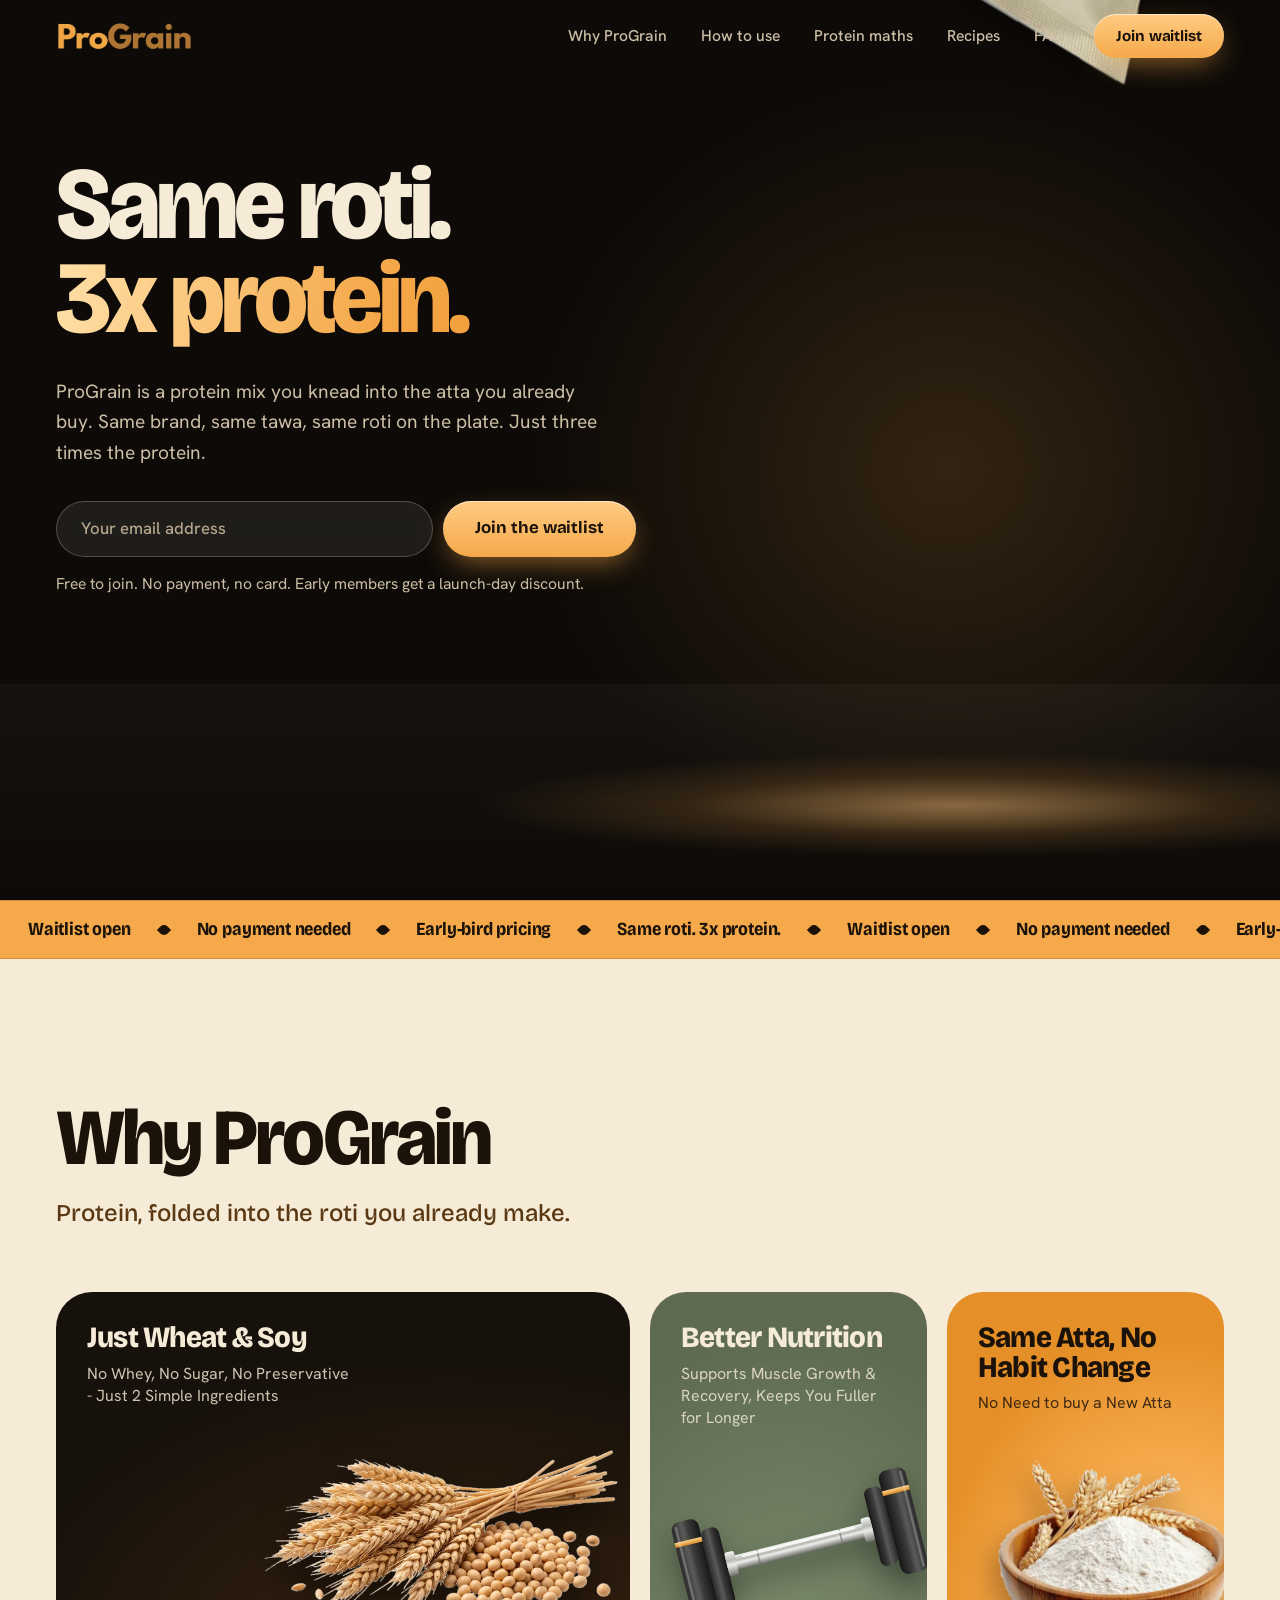
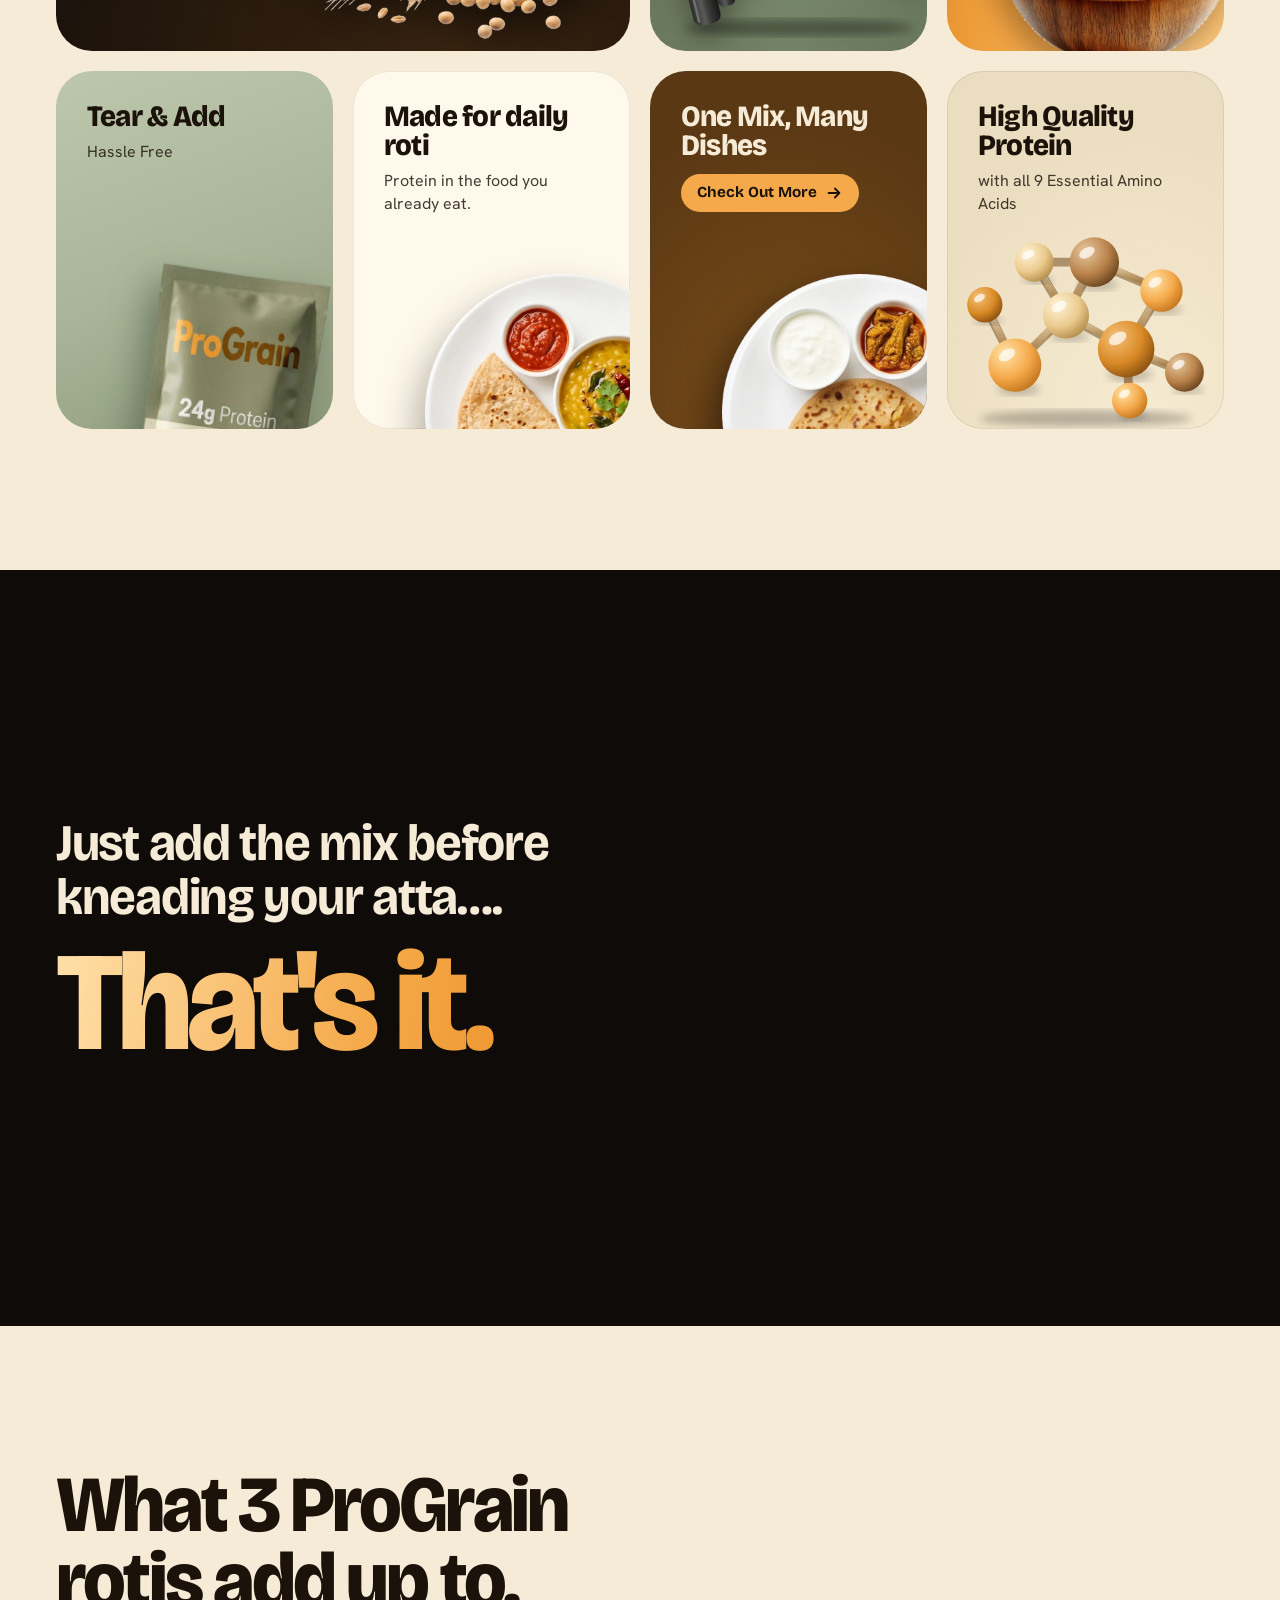
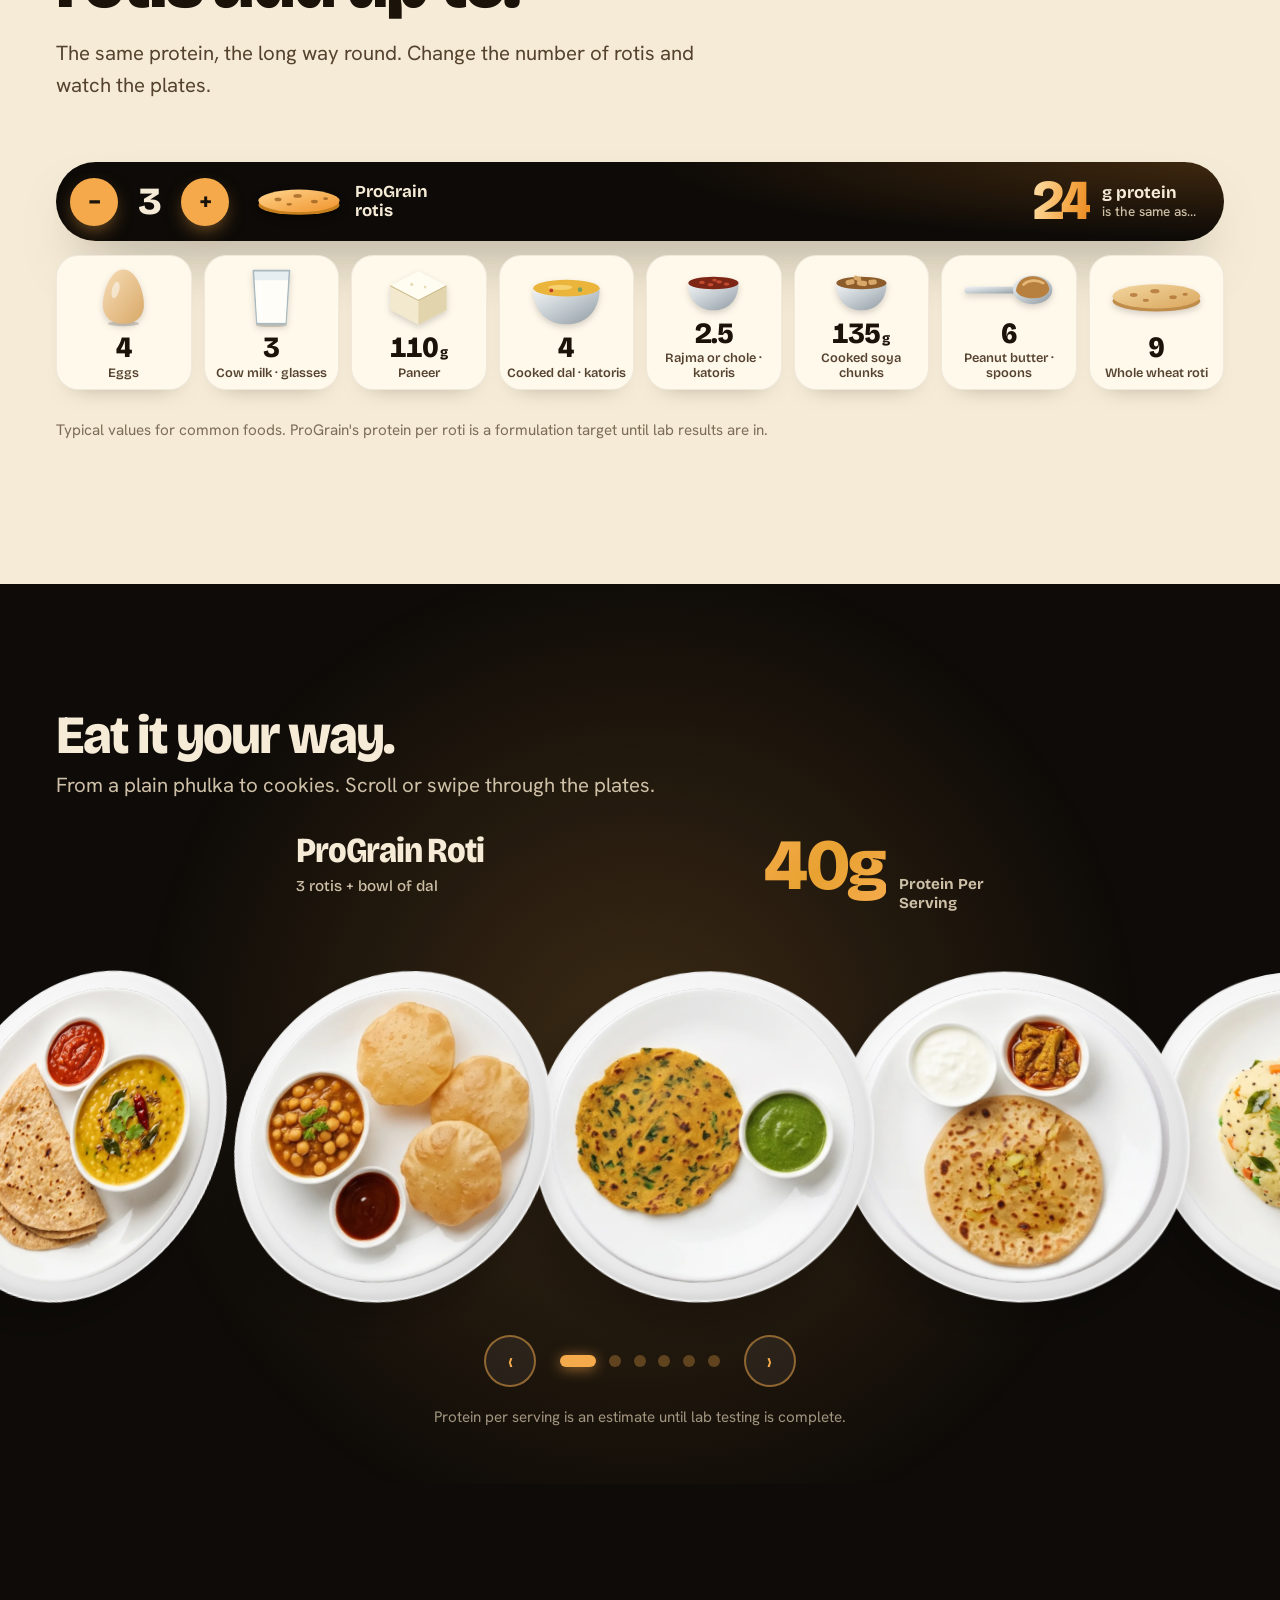
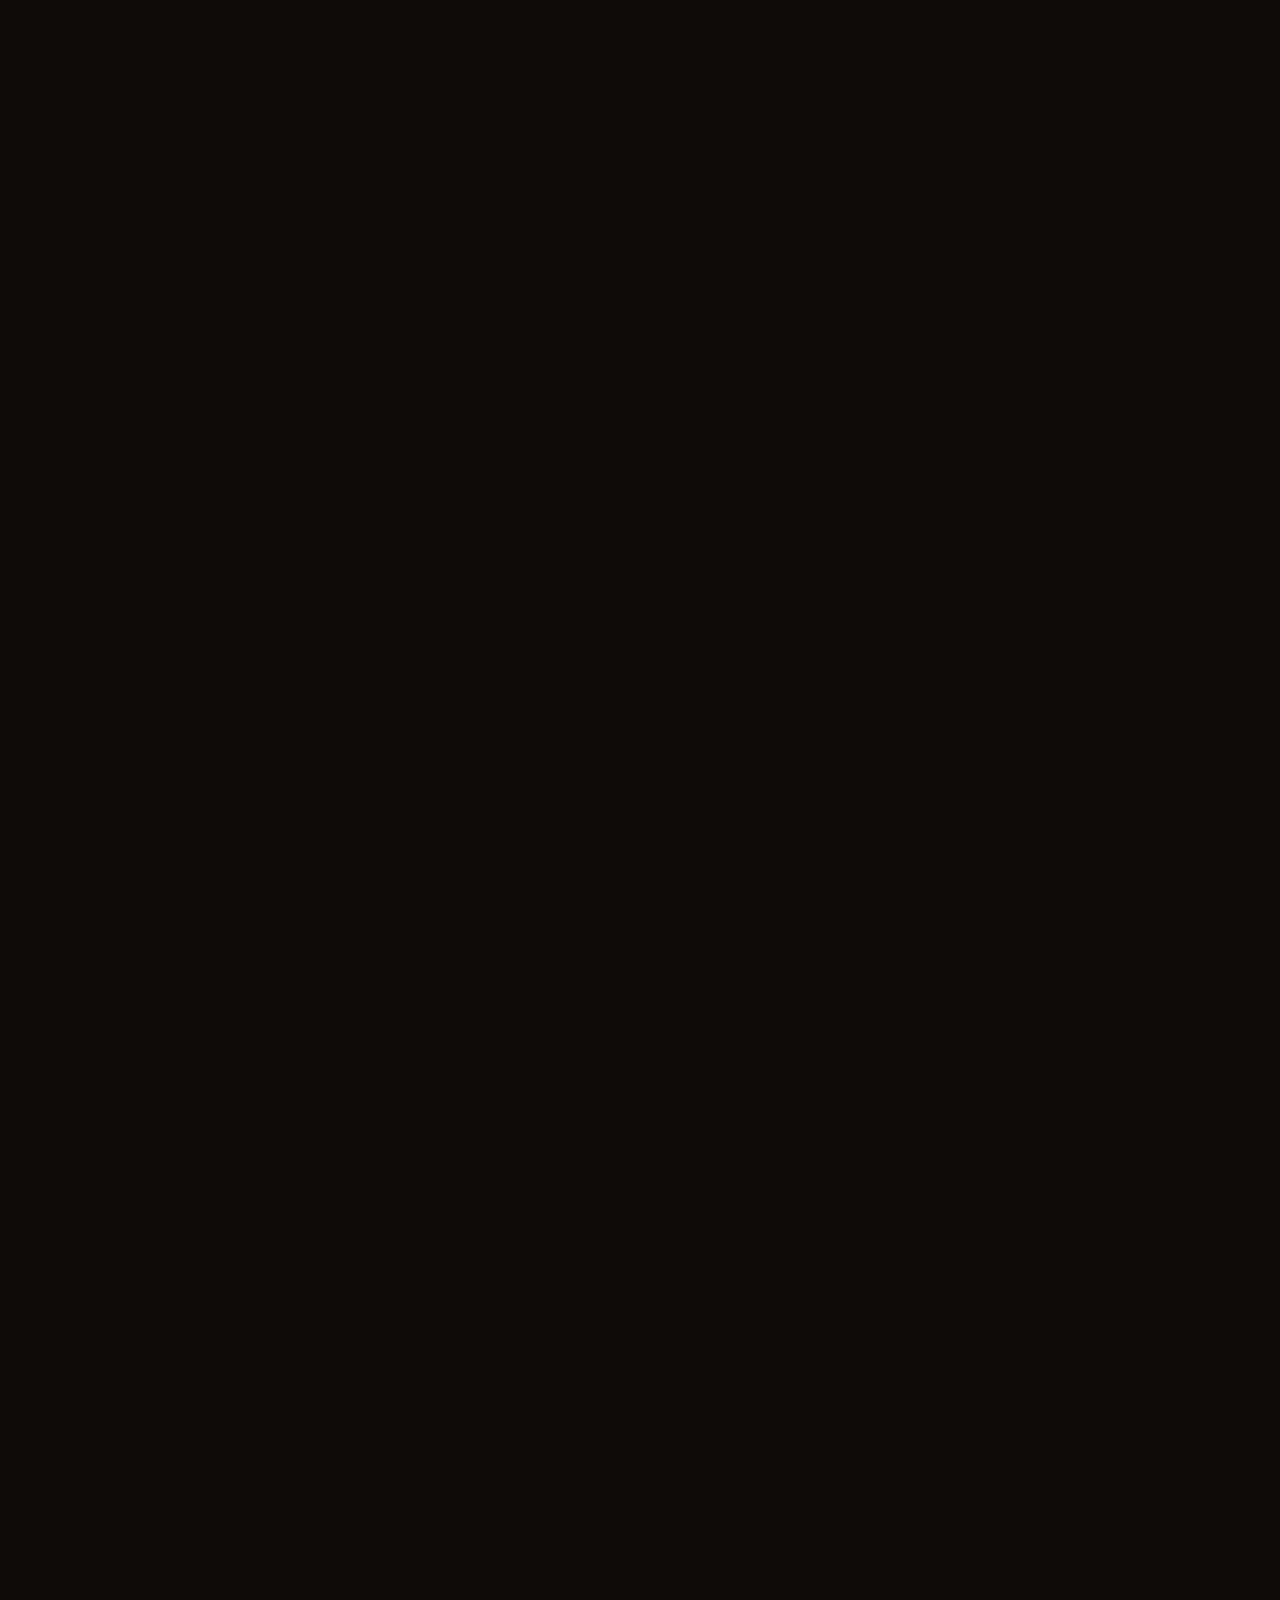
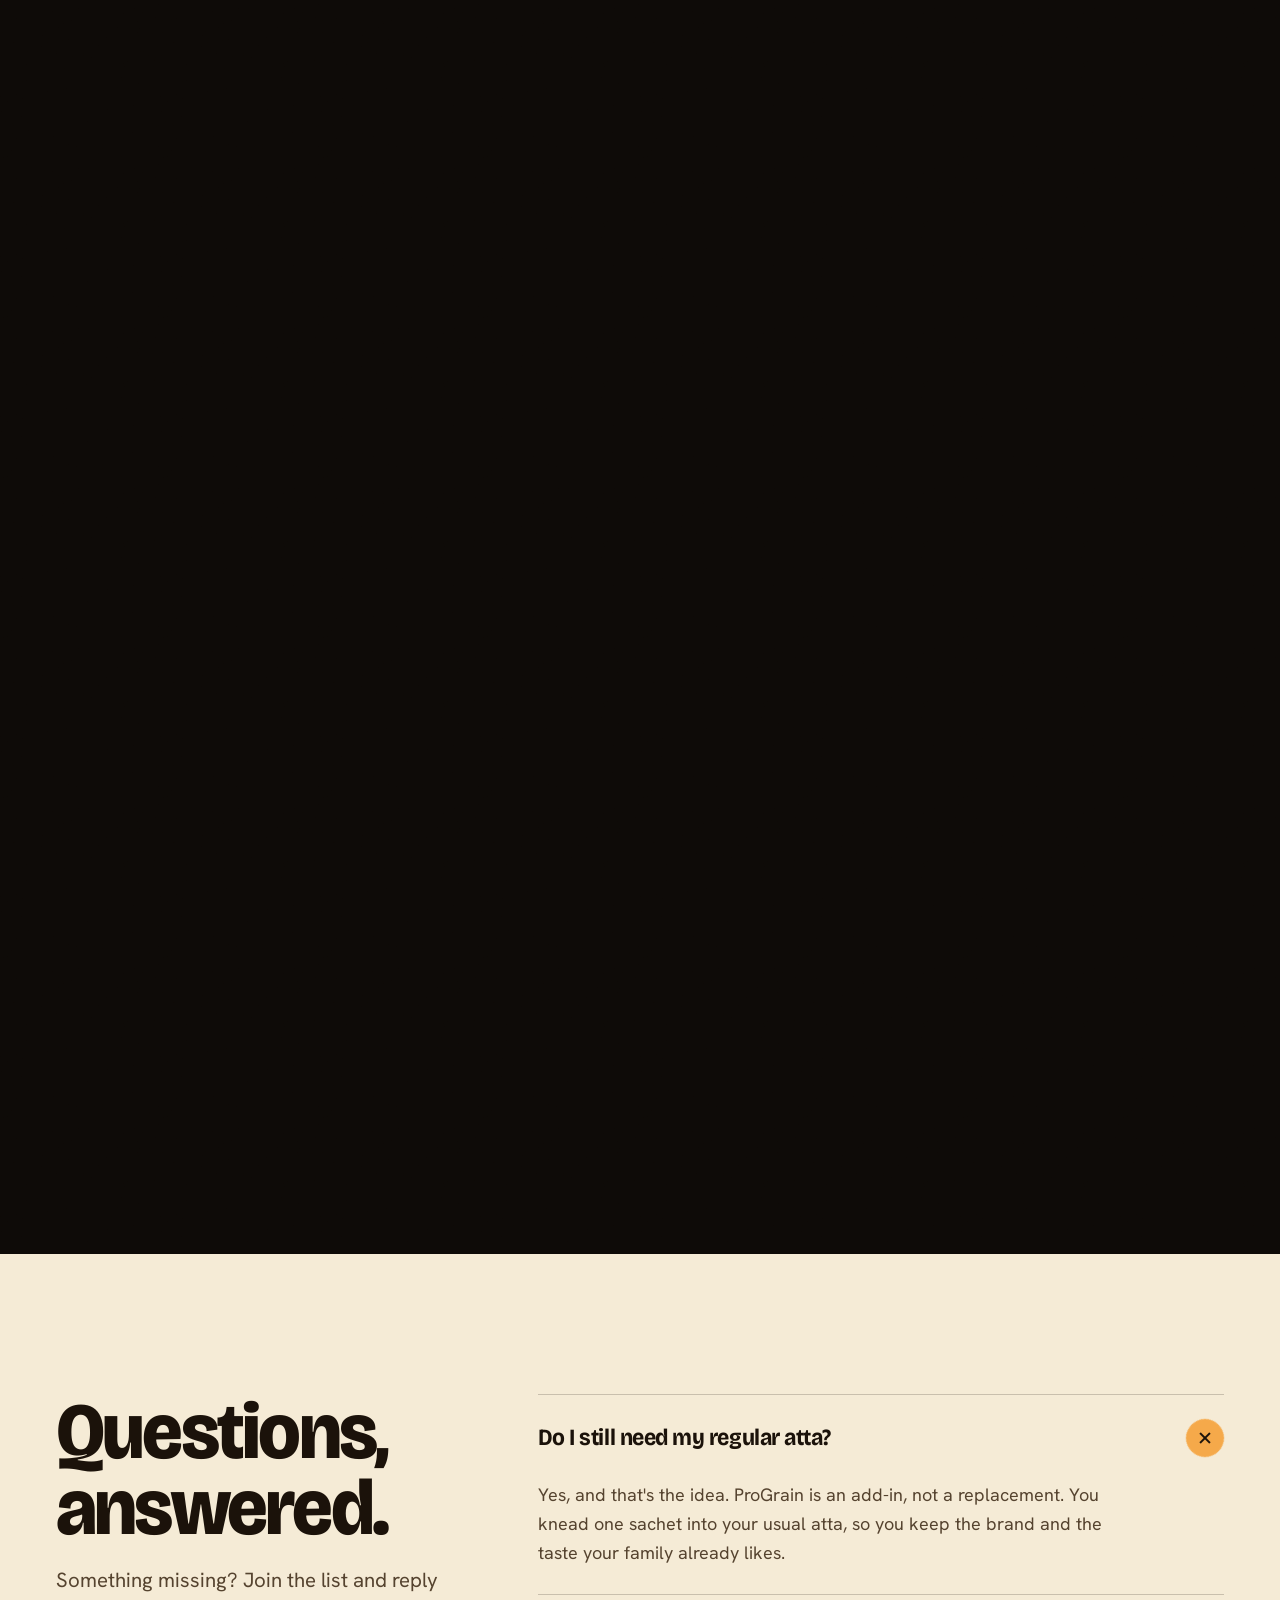
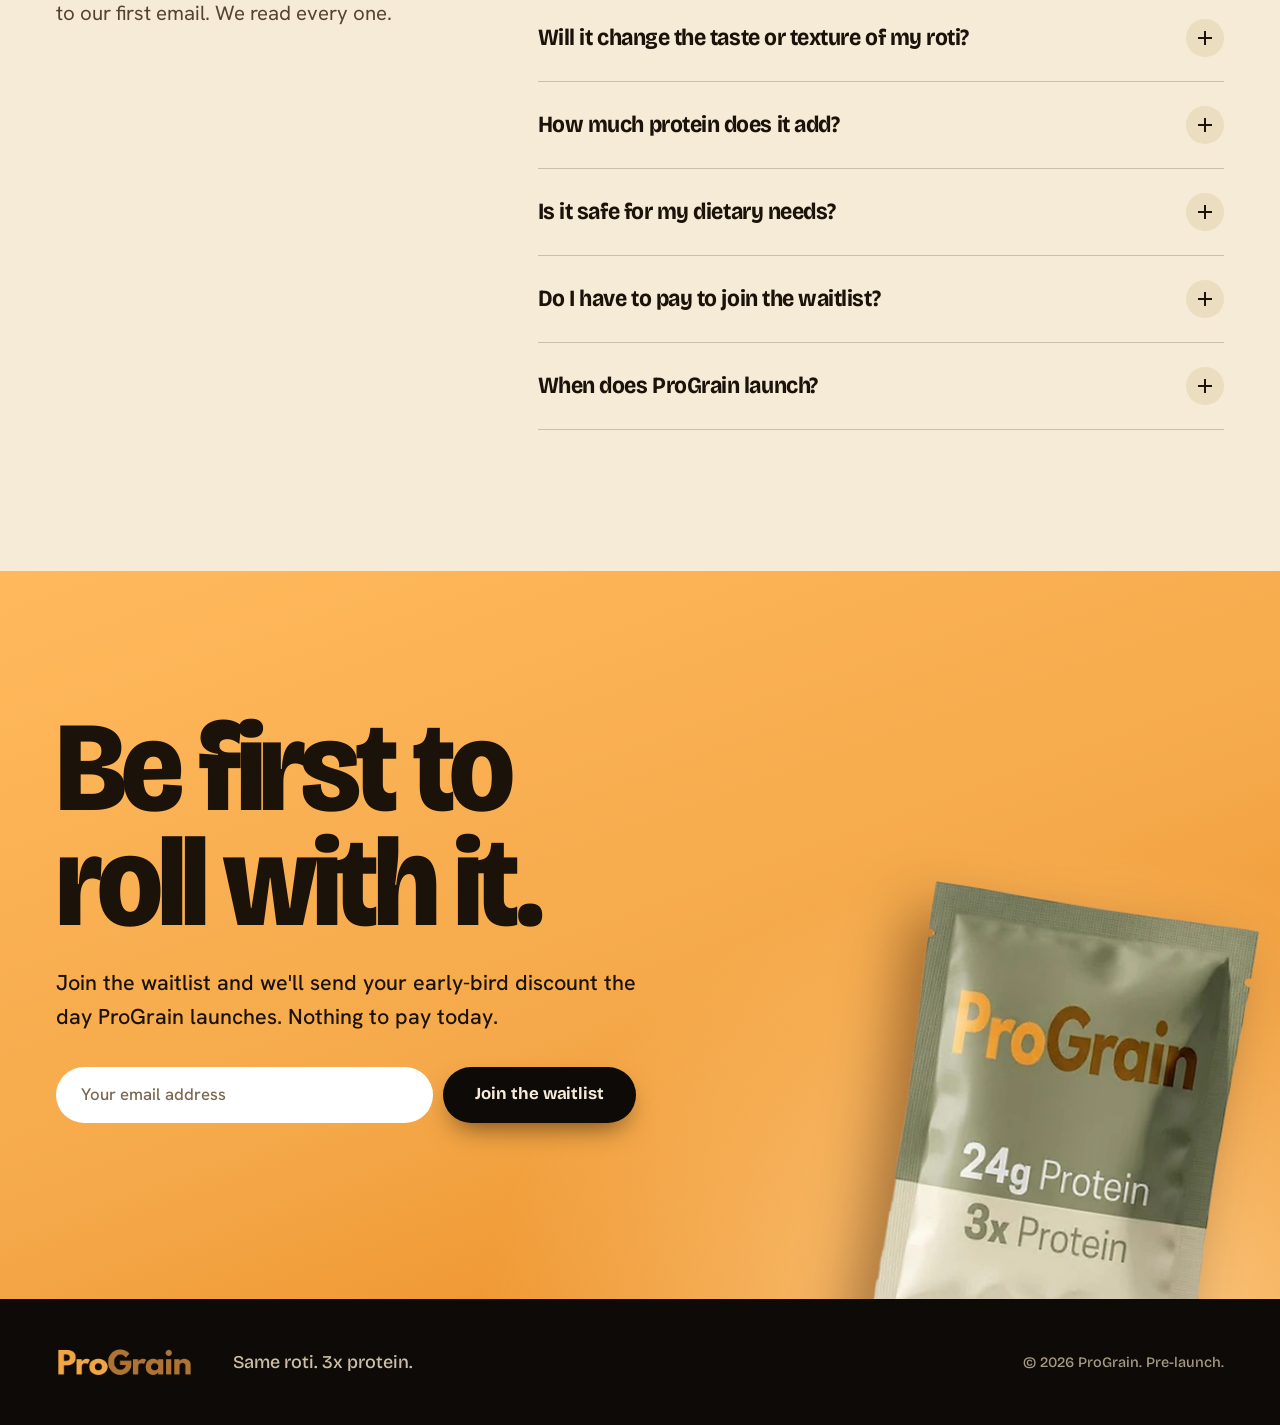
==== commit 8d37eeac: "first edit" ====
--- a/index.html
+++ b/index.html
@@ -209,7 +209,7 @@
               <h3>Just Wheat &amp; Soy</h3>
               <p>No Whey, No Sugar, No Preservative - Just 2 Simple Ingredients</p>
             </div>
-            <img class="tile__art tile__art--trio" src="assets/art/trio.svg" alt="" loading="lazy">
+            <img class="tile__art tile__art--trio" src="assets/wheat-soy.webp" alt="" loading="lazy">
           </article>
 
           <article class="tile tile--power">
@@ -225,7 +225,7 @@
               <h3>Same Atta, No Habit Change</h3>
               <p>No Need to buy a New Atta</p>
             </div>
-            <img class="tile__art tile__art--bowl" src="assets/art/flour-bowl.svg" alt="" loading="lazy">
+            <img class="tile__art tile__art--bowl" src="assets/atta-bowl.png" alt="" loading="lazy">
           </article>
 
           <article class="tile tile--sage">
--- a/css/styles.css
+++ b/css/styles.css
@@ -241,9 +241,9 @@
 .tile .tile__more { display: inline-flex; align-items: center; gap: 8px; margin-top: 14px; padding: 8px 16px; border-radius: 999px; background: var(--amber); color: var(--ink); font-family: var(--font-display); font-weight: 700; font-size: .95rem; opacity: 1; transition: gap .3s var(--ease); }
 .tile__more svg { width: 18px; height: 18px; fill: none; stroke: currentColor; stroke-width: 2; stroke-linecap: round; stroke-linejoin: round; }
 .tile--link:hover .tile__more { gap: 14px; }
-.tile--amber .tile__art--bowl { right: -12%; bottom: -4%; width: 104%; }
+.tile--amber .tile__art--bowl { right: -4%; bottom: -5%; width: 86%; filter: drop-shadow(-6px 14px 14px rgba(70, 35, 0, .4)); --hover: scale(1.04) rotate(-2deg); }
 .tile--sage .tile__art--sachet { right: 6%; bottom: -22%; width: 62%; transform: rotate(8deg); --hover: rotate(4deg) translateY(-6px); filter: drop-shadow(-10px 18px 18px rgba(40, 50, 30, .45)); }
-.tile--char .tile__art--trio { right: 0; bottom: -6%; width: min(62%, 560px); }
+.tile--char .tile__art--trio { right: 2%; bottom: 3%; width: min(62%, 580px); filter: drop-shadow(0 16px 18px rgba(0, 0, 0, .55)); --hover: scale(1.04) rotate(-1.5deg); }
 .tile--milk .tile__art--plate { right: -26%; bottom: -34%; width: 112%; filter: drop-shadow(-10px 18px 18px rgba(27, 18, 10, .3)); --hover: rotate(8deg) scale(1.03); }
 .tile--crust .tile__art--plate2 { right: -26%; bottom: -34%; width: 112%; filter: drop-shadow(-10px 18px 18px rgba(0, 0, 0, .5)); --hover: rotate(-8deg) scale(1.03); }
 .tile--paper .tile__art--aminos { right: 2%; bottom: 0; width: 96%; }
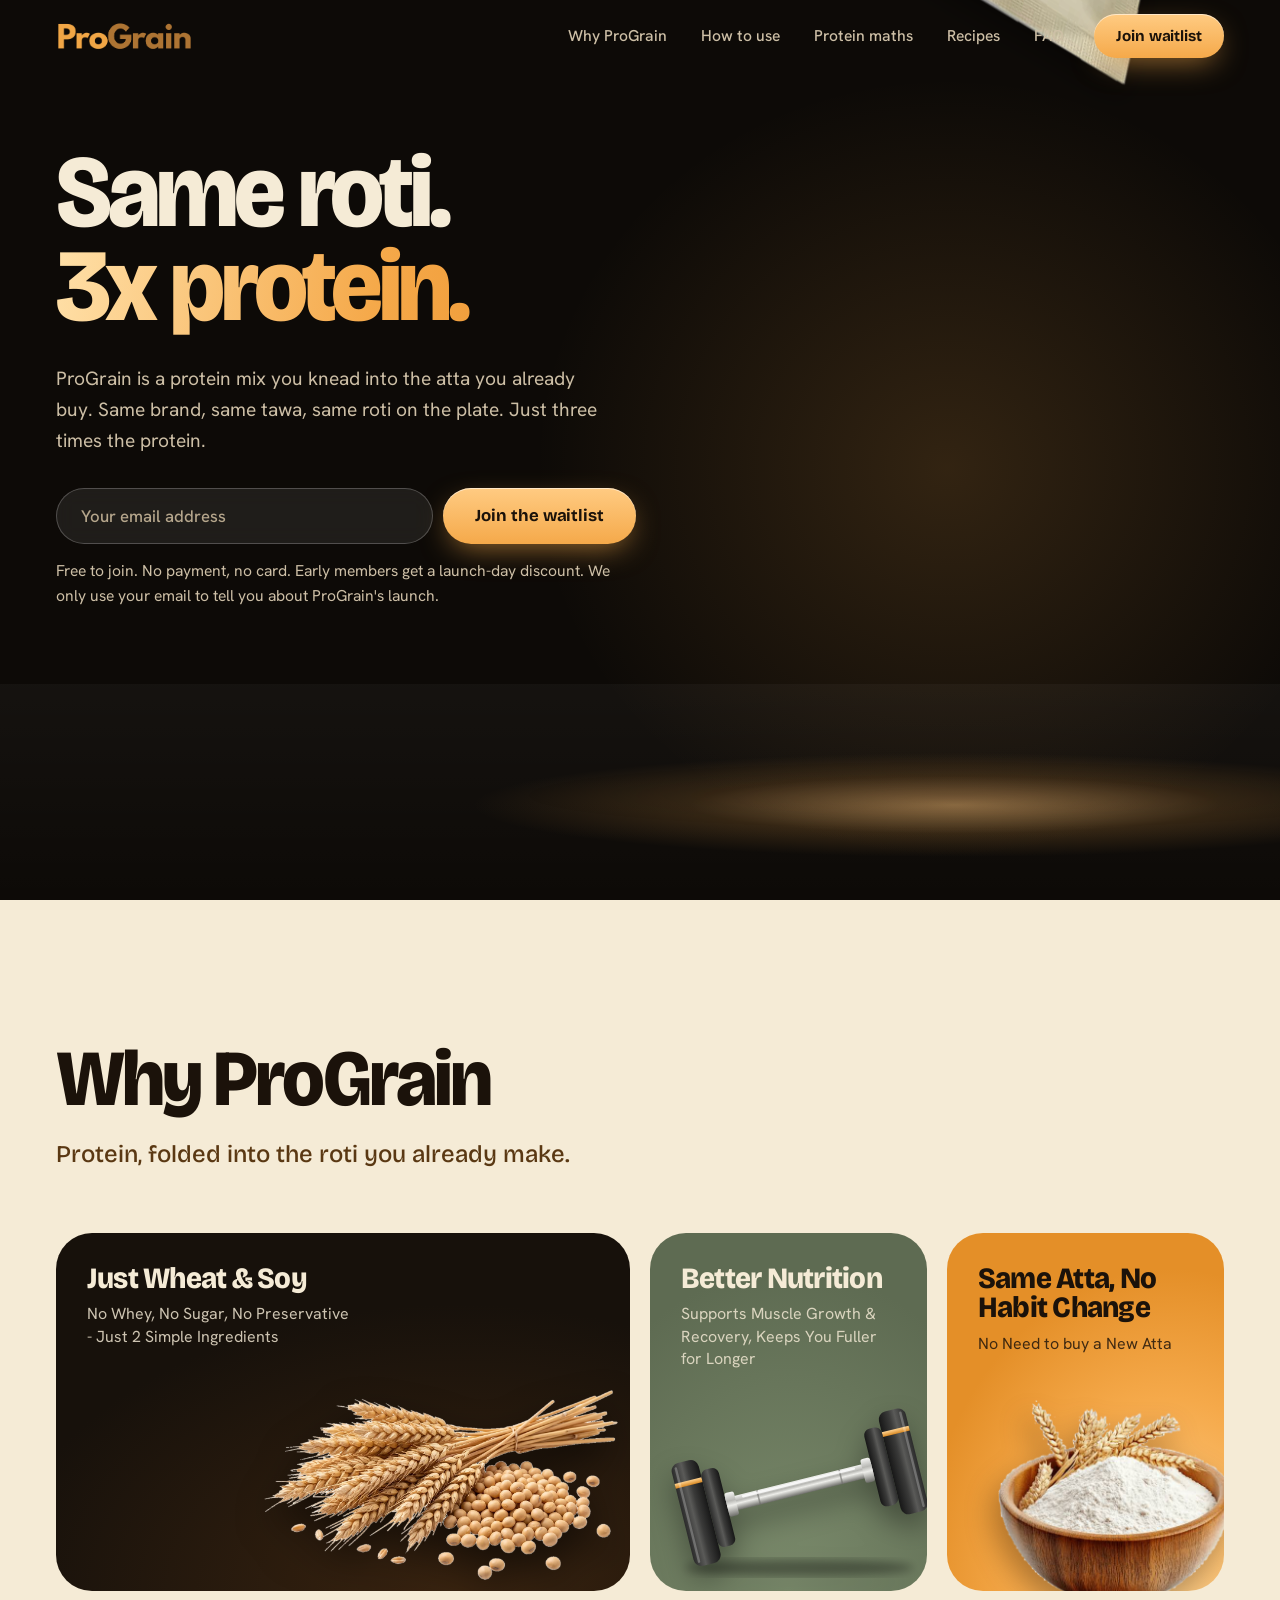
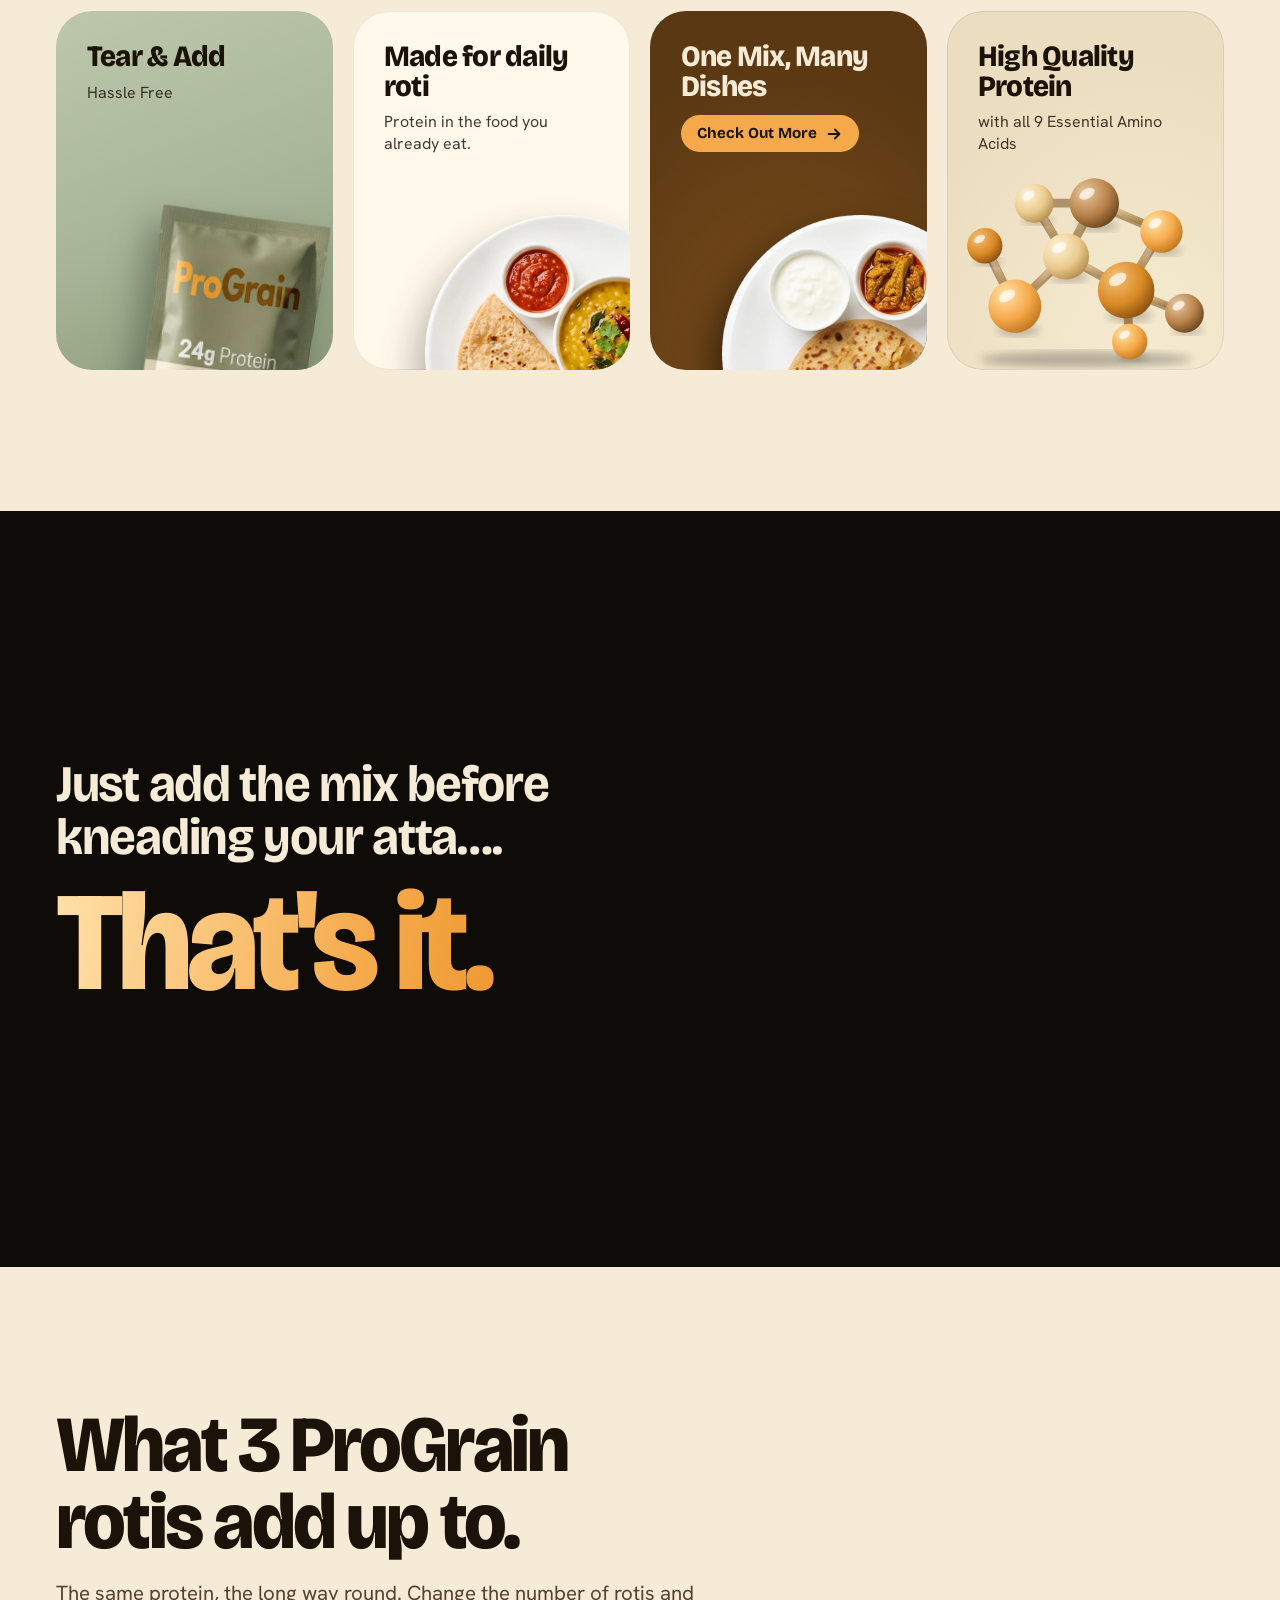
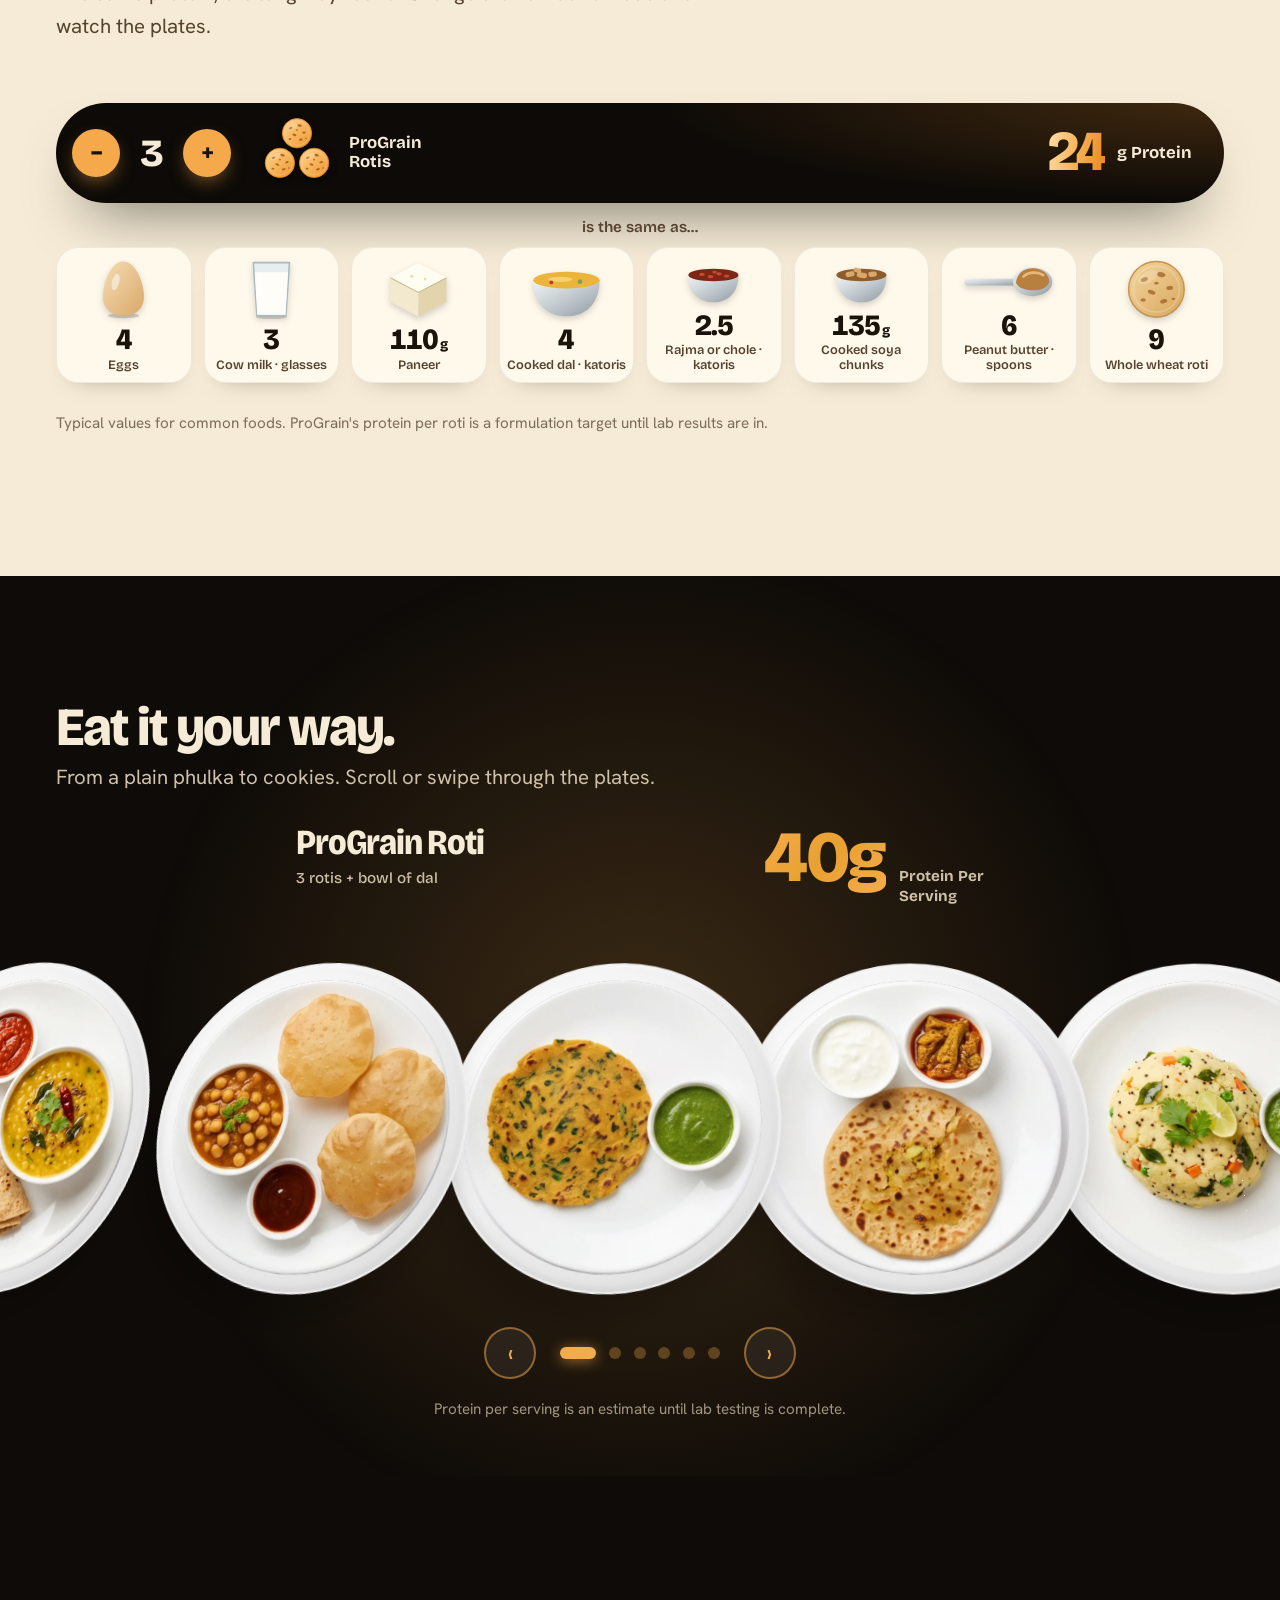
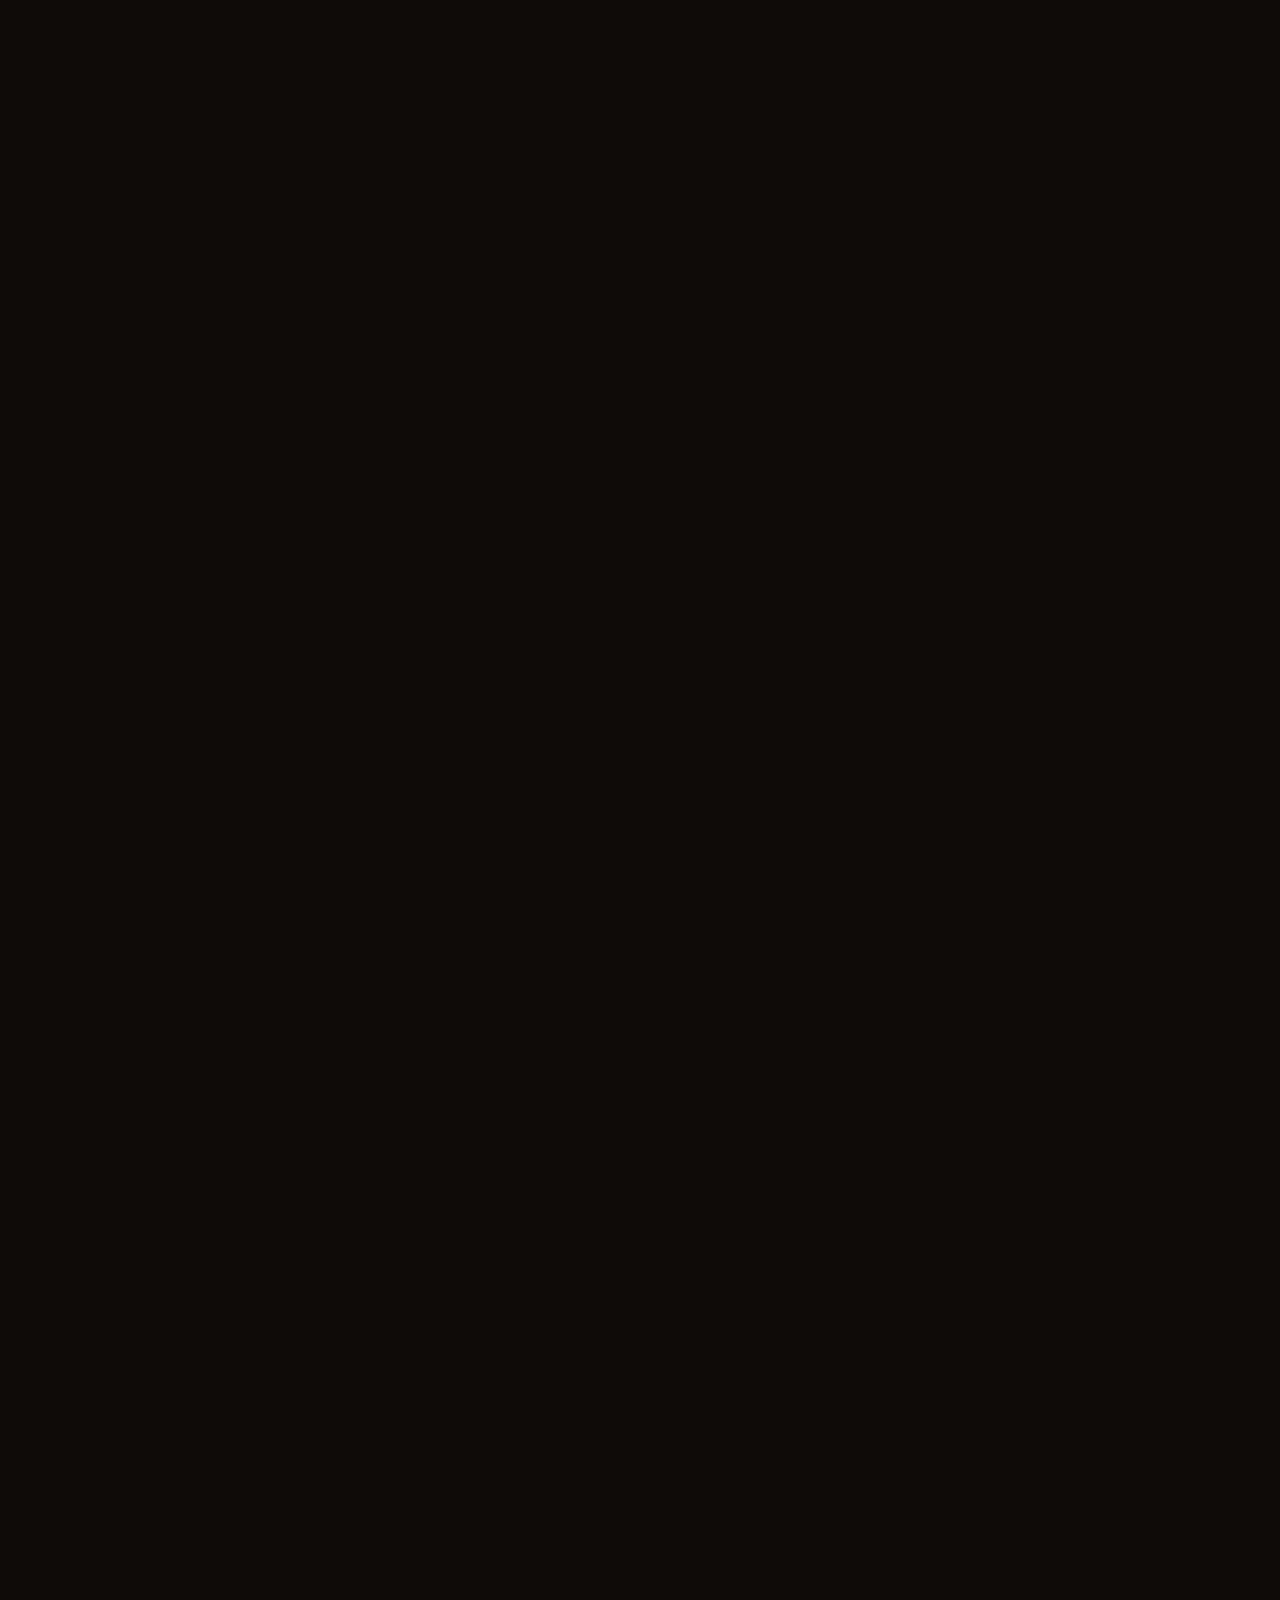
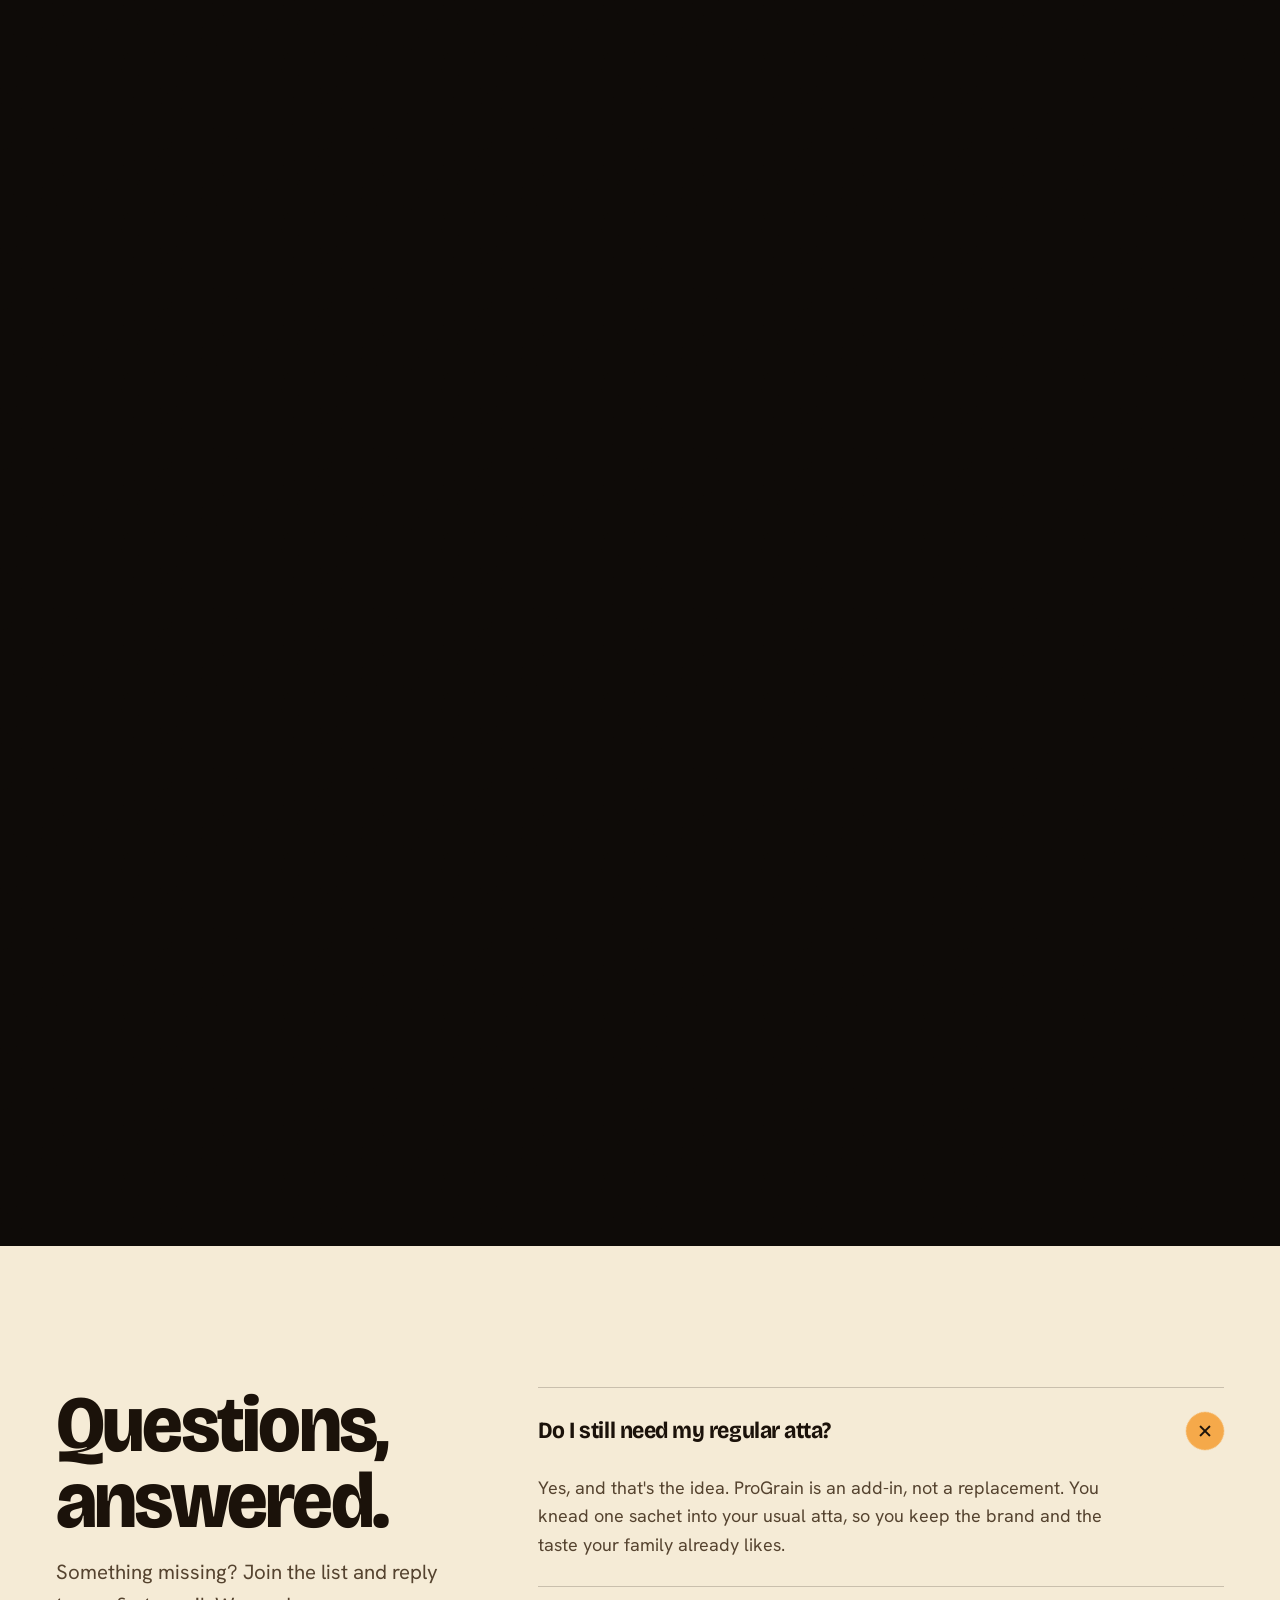
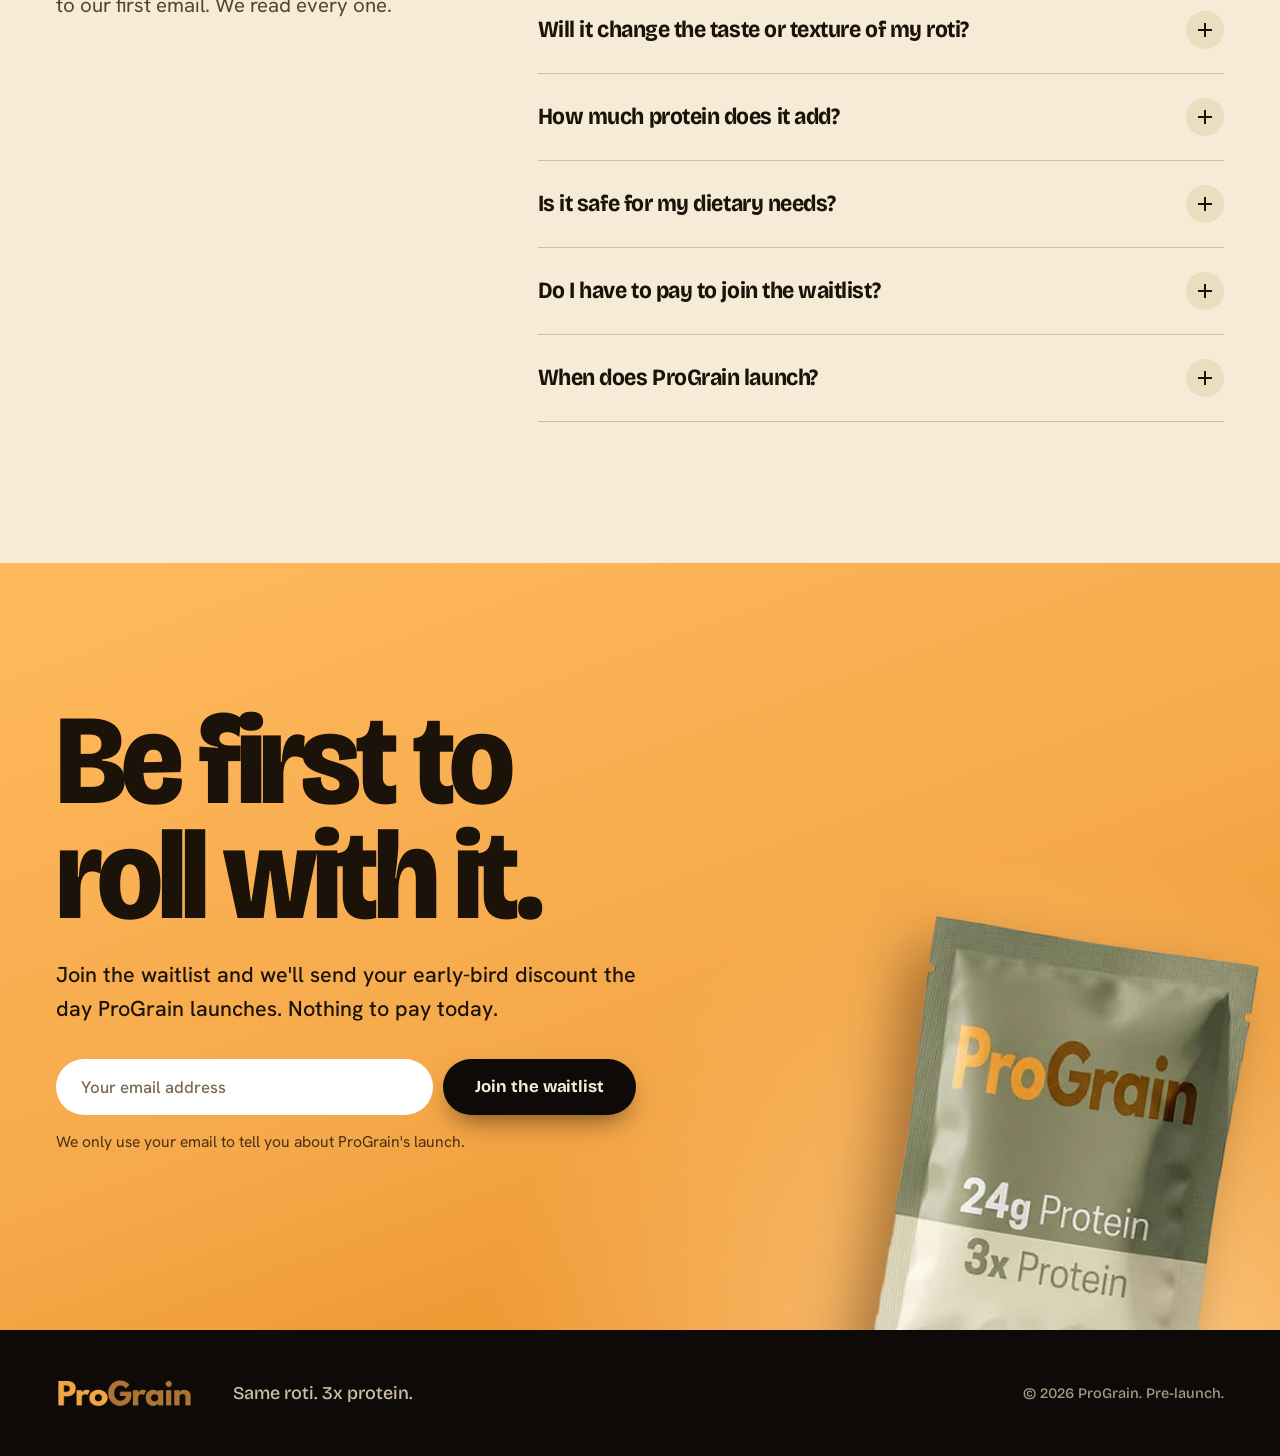
==== commit 48570453: "GoogleSheet Endpoint added" ====
--- a/index.html
+++ b/index.html
@@ -93,28 +93,20 @@
         <path d="M70 26c2-14 12-20 24-19 12 1 20 8 20 18-2 8-12 12-24 11-10 0-18-4-20-10Z" fill="#B8803F" />
         <path d="M80 18c6-6 18-7 26-2" stroke="#E6B878" stroke-width="3.500" stroke-linecap="round" fill="none" />
       </symbol>
-      <symbol id="i-roti" viewBox="0 0 120 44">
-        <ellipse cx="60" cy="27" rx="58" ry="14" fill="#BF8C4A" />
-        <ellipse cx="60" cy="21" rx="58" ry="16" fill="url(#g-roti)" />
-        <g fill="#A8692A" opacity=".7">
-          <ellipse cx="30" cy="19" rx="5" ry="2.600" />
-          <ellipse cx="58" cy="14" rx="6" ry="2.800" />
-          <ellipse cx="82" cy="22" rx="5" ry="2.600" />
-          <ellipse cx="46" cy="26" rx="4" ry="2" />
-          <ellipse cx="98" cy="18" rx="3.500" ry="2" />
-        </g>
-      </symbol>
-      <symbol id="i-roti-pg" viewBox="0 0 120 44">
-        <ellipse cx="60" cy="27" rx="58" ry="14" fill="#C8801E" />
-        <ellipse cx="60" cy="21" rx="58" ry="16" fill="url(#g-roti-pg)" />
-        <g fill="#8A5214" opacity=".65">
-          <ellipse cx="30" cy="19" rx="5" ry="2.600" />
-          <ellipse cx="58" cy="14" rx="6" ry="2.800" />
-          <ellipse cx="82" cy="22" rx="5" ry="2.600" />
-          <ellipse cx="46" cy="26" rx="4" ry="2" />
-          <ellipse cx="98" cy="18" rx="3.500" ry="2" />
-        </g>
-      </symbol>
+      <symbol id="i-roti" viewBox="0 0 100 100">
+      <circle cx="50" cy="52" r="46" fill="#000" opacity=".14"/>
+      <circle cx="50" cy="50" r="46" fill="url(#g-roti)" stroke="#C4954F" stroke-width="2.5"/>
+      <circle cx="50" cy="50" r="38" fill="none" stroke="#fff" stroke-opacity=".18" stroke-width="3"/>
+      <g fill="#9A5F22" opacity=".72"><ellipse cx="30" cy="34" rx="6" ry="3.6" transform="rotate(-20 30 34)"/><ellipse cx="58" cy="26" rx="7" ry="4" transform="rotate(12 58 26)"/><ellipse cx="72" cy="48" rx="5.5" ry="3.4" transform="rotate(-8 72 48)"/><ellipse cx="42" cy="55" rx="6.5" ry="3.6" transform="rotate(18 42 55)"/><ellipse cx="62" cy="70" rx="6" ry="3.4" transform="rotate(-14 62 70)"/><ellipse cx="28" cy="68" rx="4.5" ry="2.8"/><ellipse cx="50" cy="40" rx="3.5" ry="2.2"/><ellipse cx="78" cy="66" rx="3" ry="2"/></g>
+      <ellipse cx="36" cy="30" rx="18" ry="9" fill="#fff" opacity=".18" transform="rotate(-30 36 30)"/>
+    </symbol>
+      <symbol id="i-roti-pg" viewBox="0 0 100 100">
+      <circle cx="50" cy="52" r="46" fill="#000" opacity=".14"/>
+      <circle cx="50" cy="50" r="46" fill="url(#g-roti-pg)" stroke="#D98A25" stroke-width="2.5"/>
+      <circle cx="50" cy="50" r="38" fill="none" stroke="#fff" stroke-opacity=".18" stroke-width="3"/>
+      <g fill="#8A5214" opacity=".72"><ellipse cx="30" cy="34" rx="6" ry="3.6" transform="rotate(-20 30 34)"/><ellipse cx="58" cy="26" rx="7" ry="4" transform="rotate(12 58 26)"/><ellipse cx="72" cy="48" rx="5.5" ry="3.4" transform="rotate(-8 72 48)"/><ellipse cx="42" cy="55" rx="6.5" ry="3.6" transform="rotate(18 42 55)"/><ellipse cx="62" cy="70" rx="6" ry="3.4" transform="rotate(-14 62 70)"/><ellipse cx="28" cy="68" rx="4.5" ry="2.8"/><ellipse cx="50" cy="40" rx="3.5" ry="2.2"/><ellipse cx="78" cy="66" rx="3" ry="2"/></g>
+      <ellipse cx="36" cy="30" rx="18" ry="9" fill="#fff" opacity=".18" transform="rotate(-30 36 30)"/>
+    </symbol>
     </defs>
   </svg>
 
@@ -174,7 +166,7 @@
               <button class="btn" type="submit"><span>Join the waitlist</span></button>
             </div>
             <p class="waitlist__note" id="hero-note">Free to join. No payment, no card. Early members get a launch-day
-              discount.</p>
+              discount. We only use your email to tell you about ProGrain's launch.</p>
             <p class="waitlist__msg" id="hero-msg" role="status" aria-live="polite"></p>
           </form>
         </div>
@@ -182,18 +174,6 @@
         <div class="hero__cue" data-cue aria-hidden="true"><span>Scroll</span><i></i></div>
       </div>
     </section>
-
-    <!-- ============ TICKER ============ -->
-    <div class="ticker" aria-hidden="true">
-      <div class="ticker__track">
-        <span>Waitlist open</span><i></i><span>No payment needed</span><i></i><span>Early-bird
-          pricing</span><i></i><span>Same roti. 3x protein.</span><i></i>
-        <span>Waitlist open</span><i></i><span>No payment needed</span><i></i><span>Early-bird
-          pricing</span><i></i><span>Same roti. 3x protein.</span><i></i>
-        <span>Waitlist open</span><i></i><span>No payment needed</span><i></i><span>Early-bird
-          pricing</span><i></i><span>Same roti. 3x protein.</span><i></i>
-      </div>
-    </div>
 
     <!-- ============ WHY ============ -->
     <section class="section why" id="why">
@@ -295,9 +275,10 @@
           <output class="stepper__val" data-n aria-live="polite">3</output>
           <button type="button" class="stepper__btn" data-step="1" aria-label="One more roti">+</button>
         </div>
-        <div class="calc__unit"><svg viewBox="0 0 120 44" aria-hidden="true"><use href="#i-roti-pg"/></svg><span>ProGrain<br>rotis</span></div>
-        <p class="calc__total"><b data-total>24</b><span>g protein<small>is the same as&hellip;</small></span></p>
-      </div>
+        <div class="calc__unit"><svg class="calc__cluster" data-cluster viewBox="0 0 100 100" aria-hidden="true"></svg><span>ProGrain<br>Rotis</span></div>
+        <p class="calc__total"><b data-total>24</b><span>g Protein</span></p>
+      </div>
+      <p class="calc__eq">is the same as&hellip;</p>
       <div class="calc__grid" data-grid></div>
     </div>
     <p class="fineprint">Typical values for common foods. ProGrain's protein per roti is a formulation target until
@@ -375,7 +356,8 @@
               placeholder="Your email address" required aria-describedby="cta-msg">
             <button class="btn btn--dark" type="submit"><span>Join the waitlist</span></button>
           </div>
-          <p class="waitlist__msg" id="cta-msg" role="status" aria-live="polite"></p>
+          <p class="waitlist__note waitlist__note--light">We only use your email to tell you about ProGrain's launch.</p>
+        <p class="waitlist__msg" id="cta-msg" role="status" aria-live="polite"></p>
         </form>
       </div>
     </section>
--- a/css/styles.css
+++ b/css/styles.css
@@ -170,6 +170,7 @@
 .waitlist.is-error .waitlist__msg { color: #FFA48C; }
 .waitlist.is-done .waitlist__msg { color: var(--gold); }
 .waitlist.is-done .waitlist__msg::before { content: '\2713\00a0'; }
+.waitlist__note--light { color: var(--ink); opacity: .8; }
 .waitlist--light input { background: #fff; color: var(--ink); border-color: transparent; }
 .waitlist--light input::placeholder { color: #7A6850; }
 .waitlist--light input:focus-visible { border-color: var(--char); box-shadow: 0 0 0 4px rgba(13, 10, 7, .3); background: #fff; }
@@ -211,12 +212,6 @@
   .waitlist input, .waitlist .btn { min-height: 48px; }
 }
 @media (orientation: landscape) { .hero__copy { width: min(700px, 57%); } }
-
-/* ---------- Ticker ---------- */
-.ticker { background: var(--amber); color: var(--ink); overflow: hidden; padding: 14px 0; border-block: 1px solid rgba(0, 0, 0, .15); }
-.ticker__track { display: flex; width: max-content; align-items: center; gap: 28px; animation: tick 34s linear infinite; font-family: var(--font-display); font-weight: 700; font-stretch: 88%; font-size: 1.15rem; letter-spacing: -.01em; white-space: nowrap; padding-left: 28px; }
-.ticker i { width: 10px; height: 10px; border-radius: 50% 0 50% 0; background: var(--ink); transform: rotate(45deg); flex: none; }
-@keyframes tick { to { transform: translateX(-33.333%); } }
 
 /* ---------- Why: bento ---------- */
 .why__head { max-width: 760px; }
@@ -302,19 +297,21 @@
 
 
 /* ---------- Calculator: compact version (single icon per food) ---------- */
-.calc--mini .calc__panel { display: flex; flex-wrap: wrap; align-items: center; justify-content: space-between; gap: 12px 28px; padding: 14px 28px 14px 14px; border-radius: 999px; text-align: left; }
+.calc--mini .calc__panel { display: flex; flex-wrap: wrap; align-items: center; justify-content: space-between; gap: 12px 28px; padding: 12px 32px 12px 16px; border-radius: 999px; text-align: left; }
 .calc--mini .stepper__btn { width: 48px; height: 48px; font-size: 1.6rem; }
 .calc--mini .stepper__val { font-size: 2.4rem; }
 .calc__unit { display: flex; align-items: center; gap: 14px; margin-right: auto; font-family: var(--font-display); font-weight: 700; font-size: 1.05rem; line-height: 1.1; }
-.calc__unit svg { width: 84px; height: 31px; filter: drop-shadow(0 3px 4px rgba(0, 0, 0, .4)); }
+.calc__unit svg { width: 76px; height: 76px; flex: none; overflow: visible; filter: drop-shadow(0 3px 4px rgba(0, 0, 0, .45)); }
+.calc__eq { margin: 12px 0 0; text-align: center; font-family: var(--font-display); font-weight: 600; font-size: .95rem; color: var(--ink-soft); }
 .calc--mini .calc__total { justify-self: auto; }
 .calc--mini .calc__total b { font-size: clamp(2.8rem, 4.4vw, 3.8rem); line-height: .9; }
 .calc--mini .calc__total span { font-size: 1.05rem; }
 .calc--mini .calc__total small { font-size: .85rem; margin-top: 2px; }
-.calc--mini .calc__grid { grid-template-columns: repeat(8, minmax(0, 1fr)); gap: 12px; margin-top: 14px; }
+.calc--mini .calc__grid { grid-template-columns: repeat(8, minmax(0, 1fr)); gap: 12px; margin-top: 8px; }
 .mini { aspect-ratio: 1; background: var(--milk); border-radius: 22px; padding: 12px 8px 10px; display: flex; flex-direction: column; align-items: center; text-align: center; box-shadow: inset 0 0 0 1px rgba(27, 18, 10, .07), 0 12px 24px -20px rgba(27, 18, 10, .5); transition: transform .3s var(--ease); }
 .mini:hover { transform: translateY(-3px); }
 .mini__icon { flex: 1 1 0; min-height: 0; width: 100%; max-width: 76%; overflow: visible; filter: drop-shadow(0 3px 3px rgba(27, 18, 10, .18)); animation: pop .4s var(--ease) backwards; }
+.mini__photo { object-fit: contain; max-width: 88%; filter: drop-shadow(0 4px 5px rgba(27, 18, 10, .22)); }
 .mini__count { font-family: var(--font-display); font-weight: 800; font-stretch: 92%; font-size: clamp(1.7rem, 2.3vw, 2.2rem); line-height: 1; letter-spacing: -.03em; color: var(--ink); font-variant-numeric: tabular-nums; margin-top: 6px; }
 .mini__count small { font-size: .5em; margin-left: 2px; letter-spacing: 0; }
 .mini__name { font-family: var(--font-display); font-weight: 600; font-size: .8rem; line-height: 1.15; color: var(--ink-soft); margin-top: 3px; }
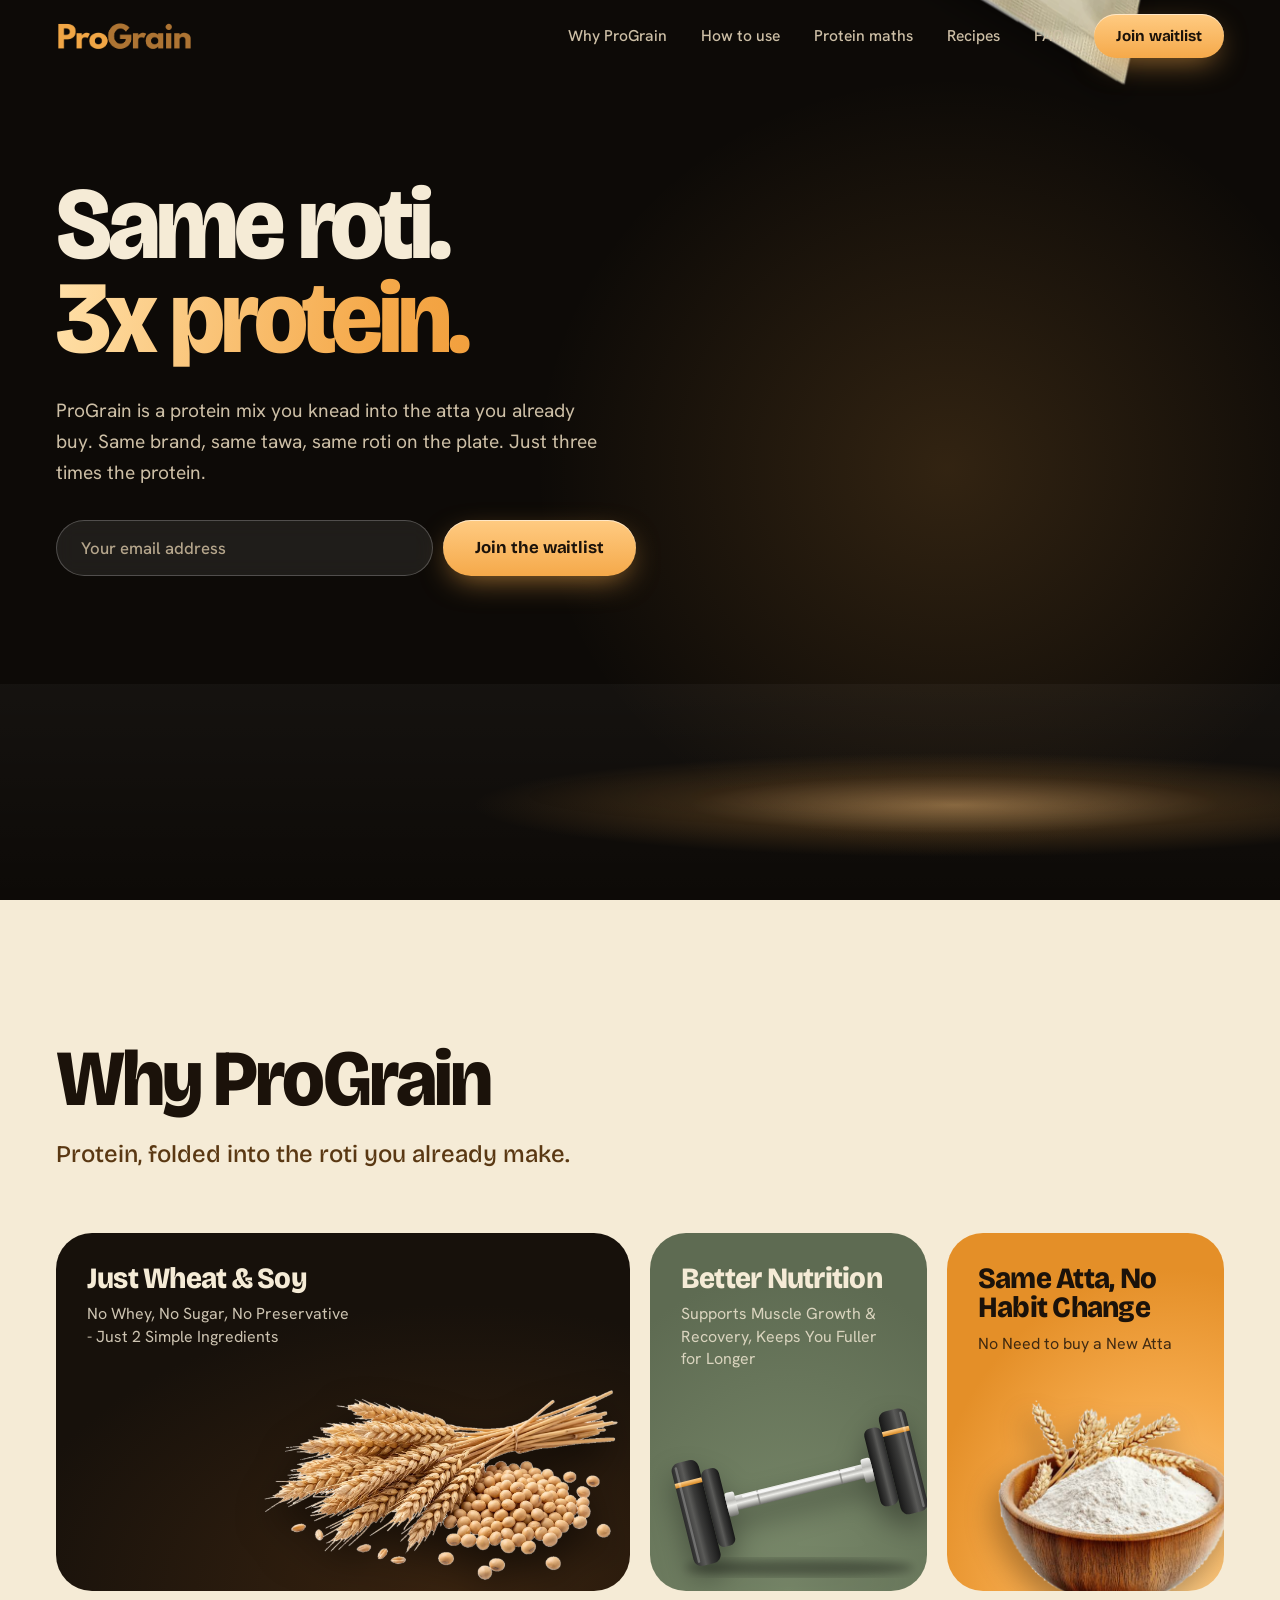
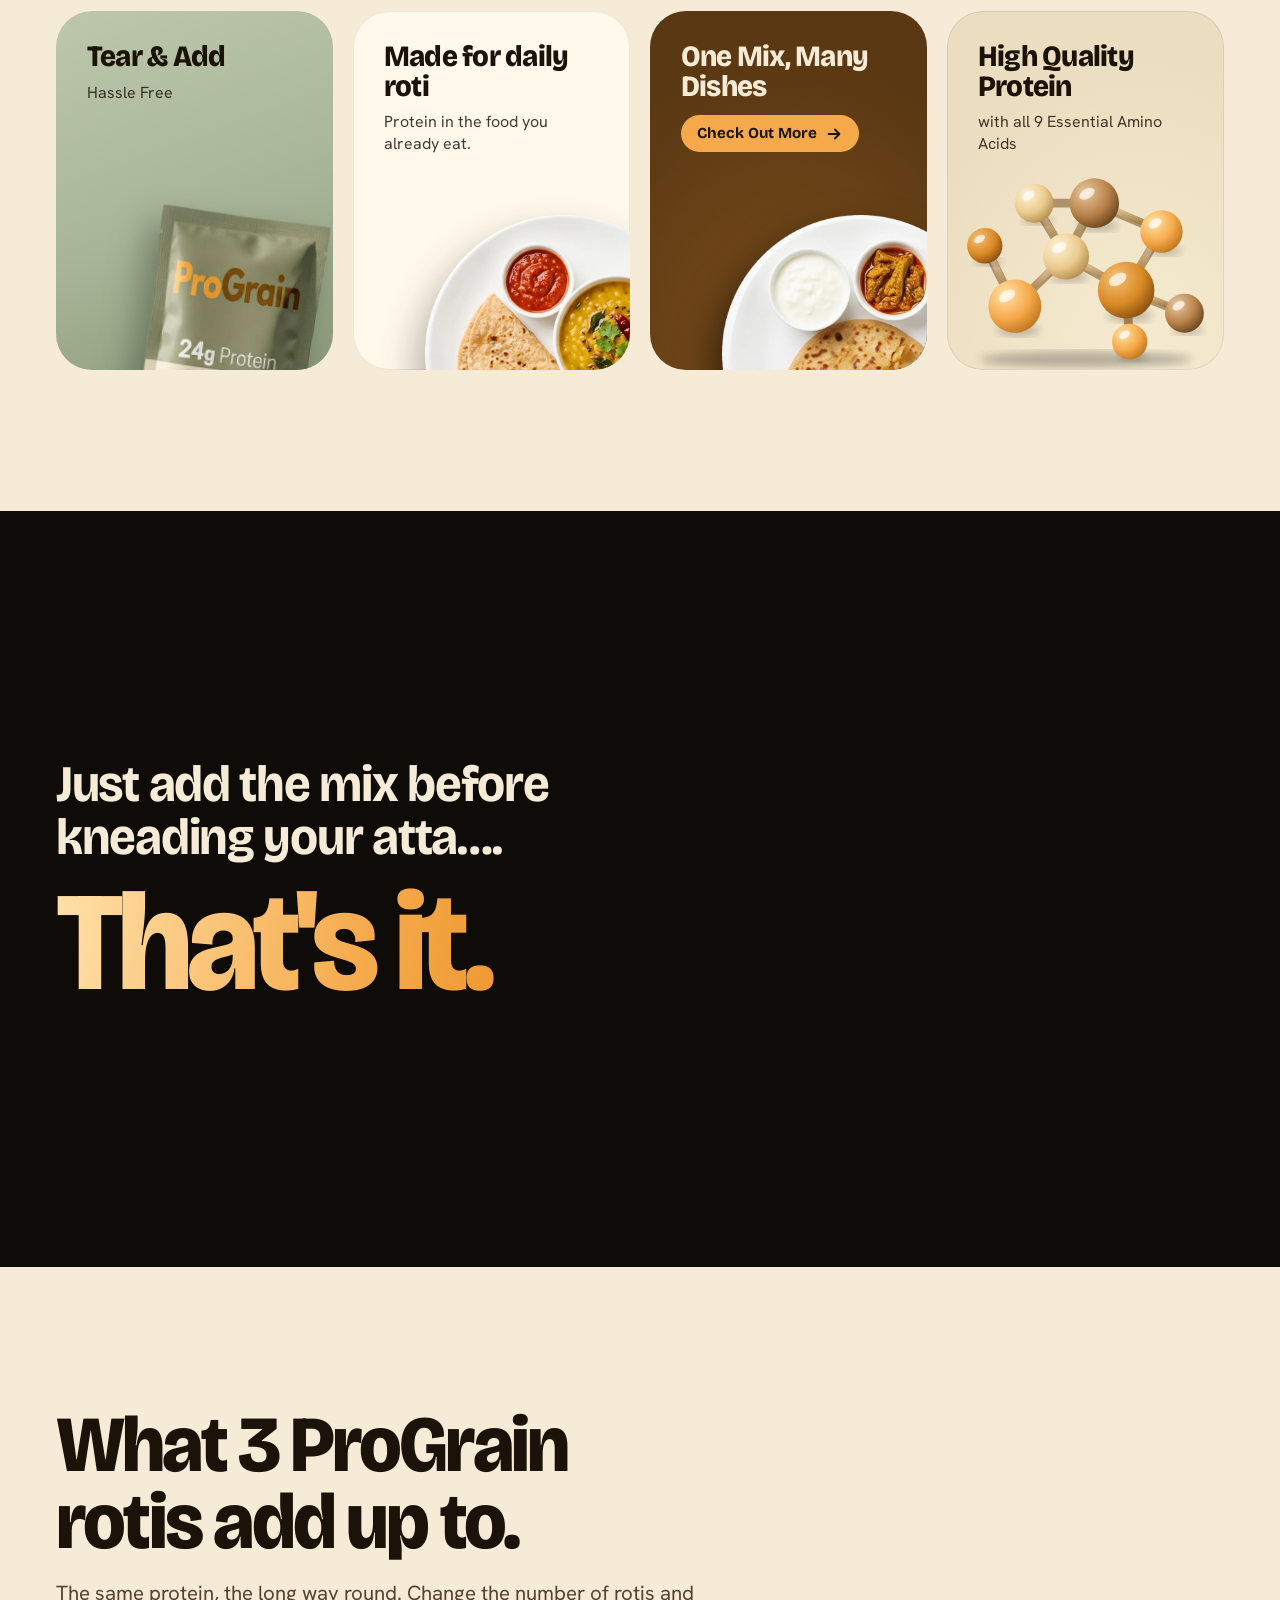
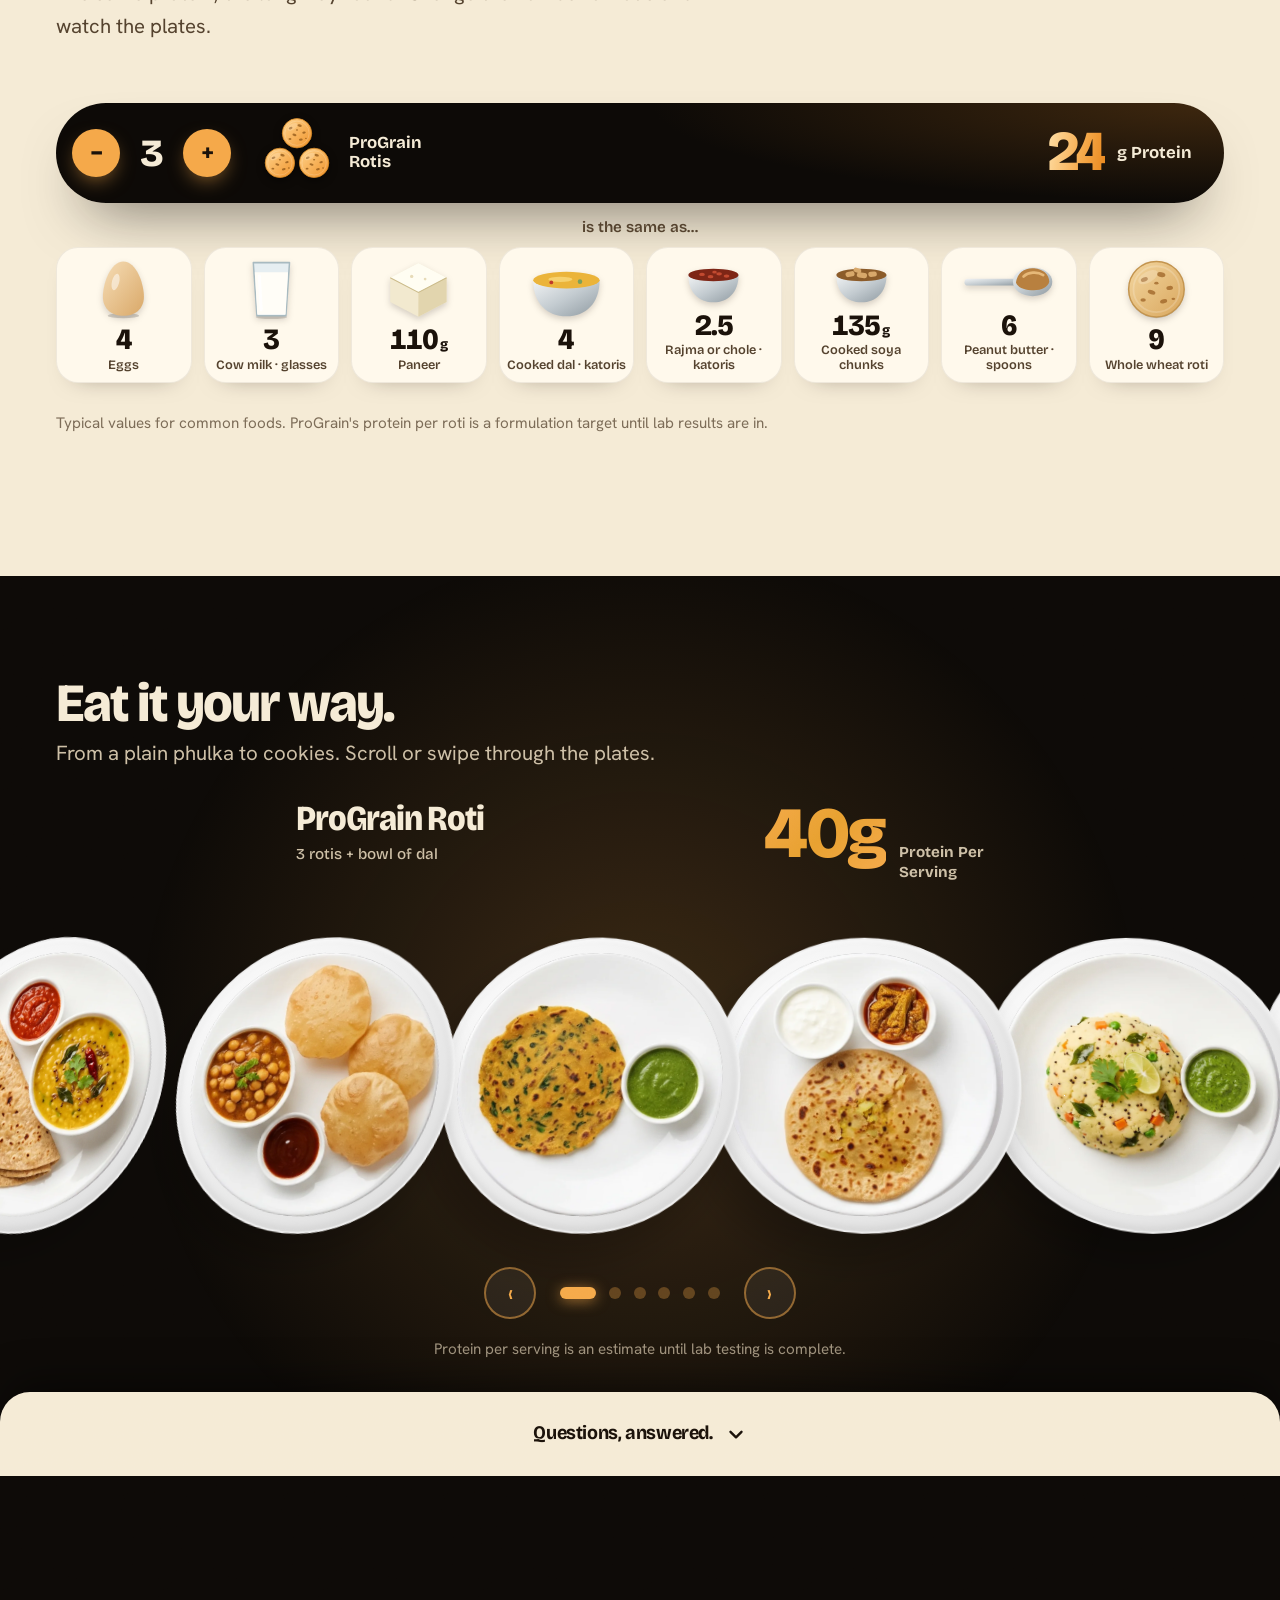
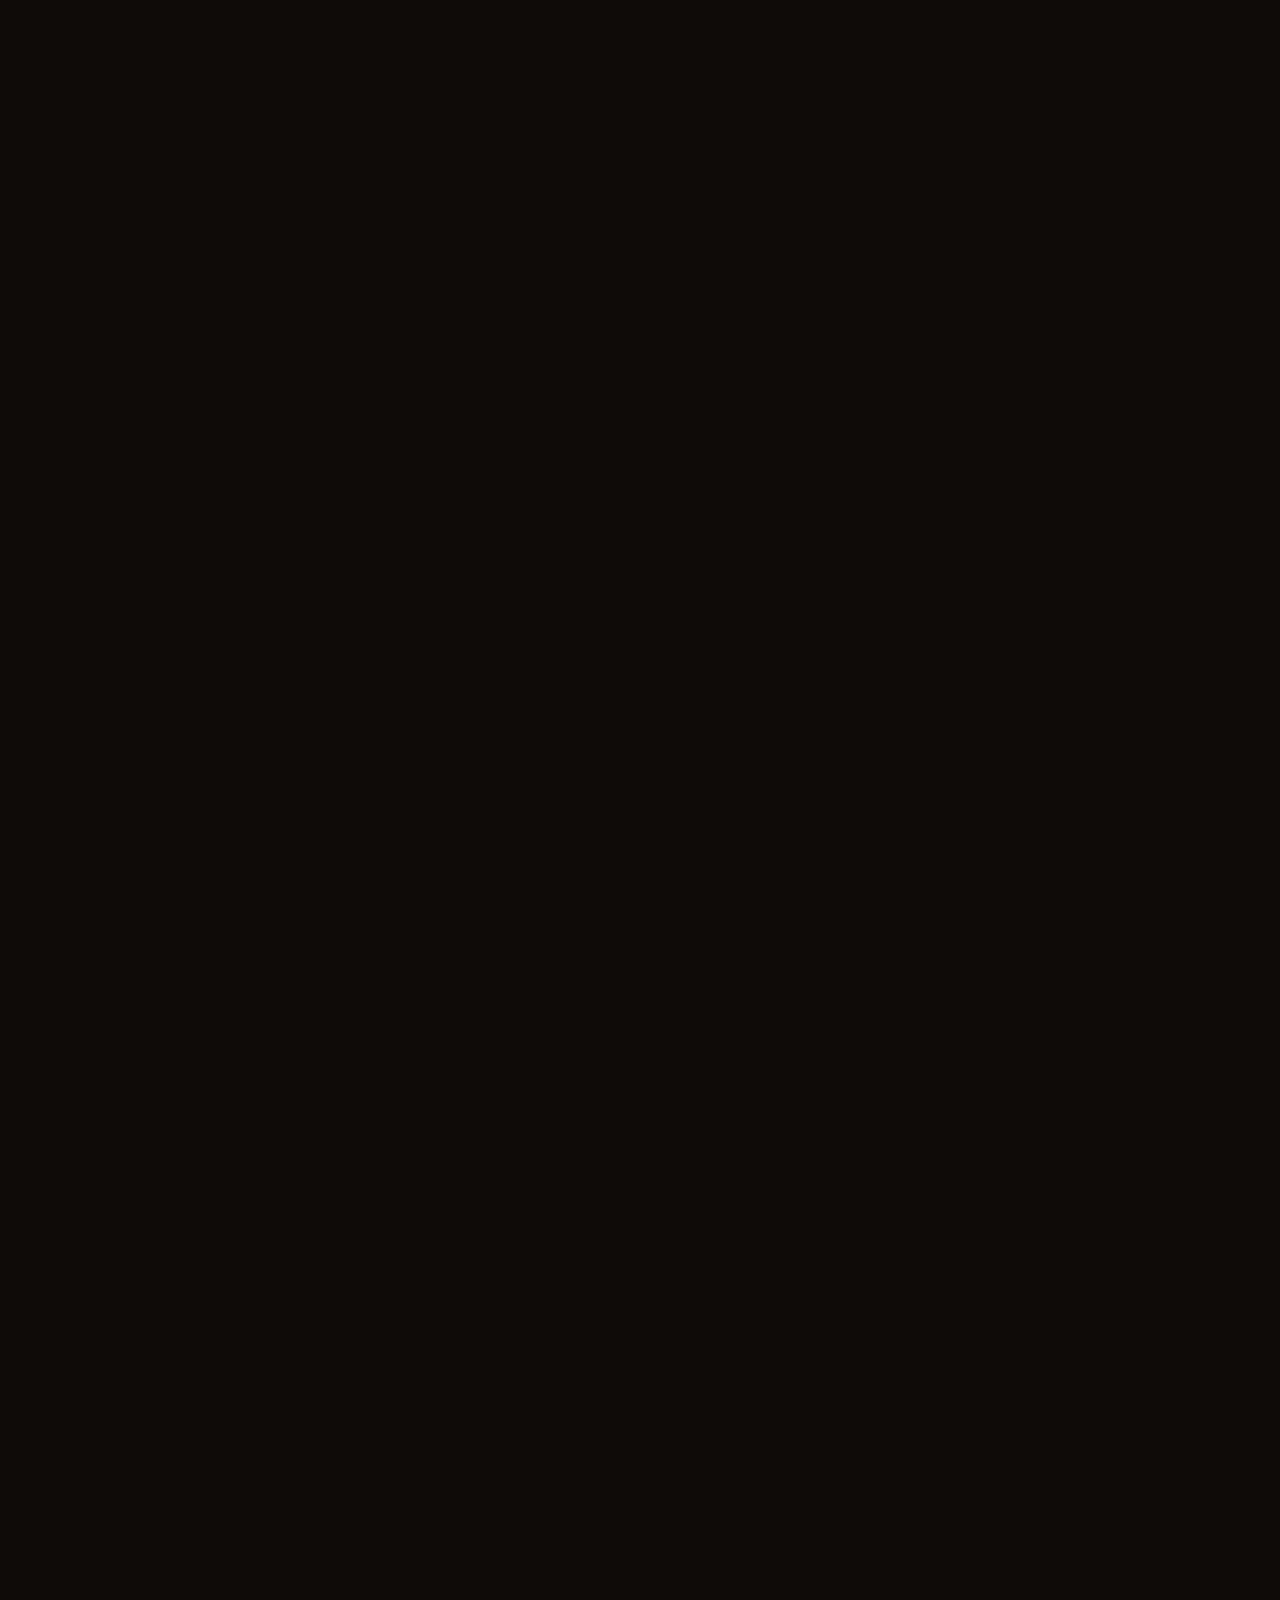
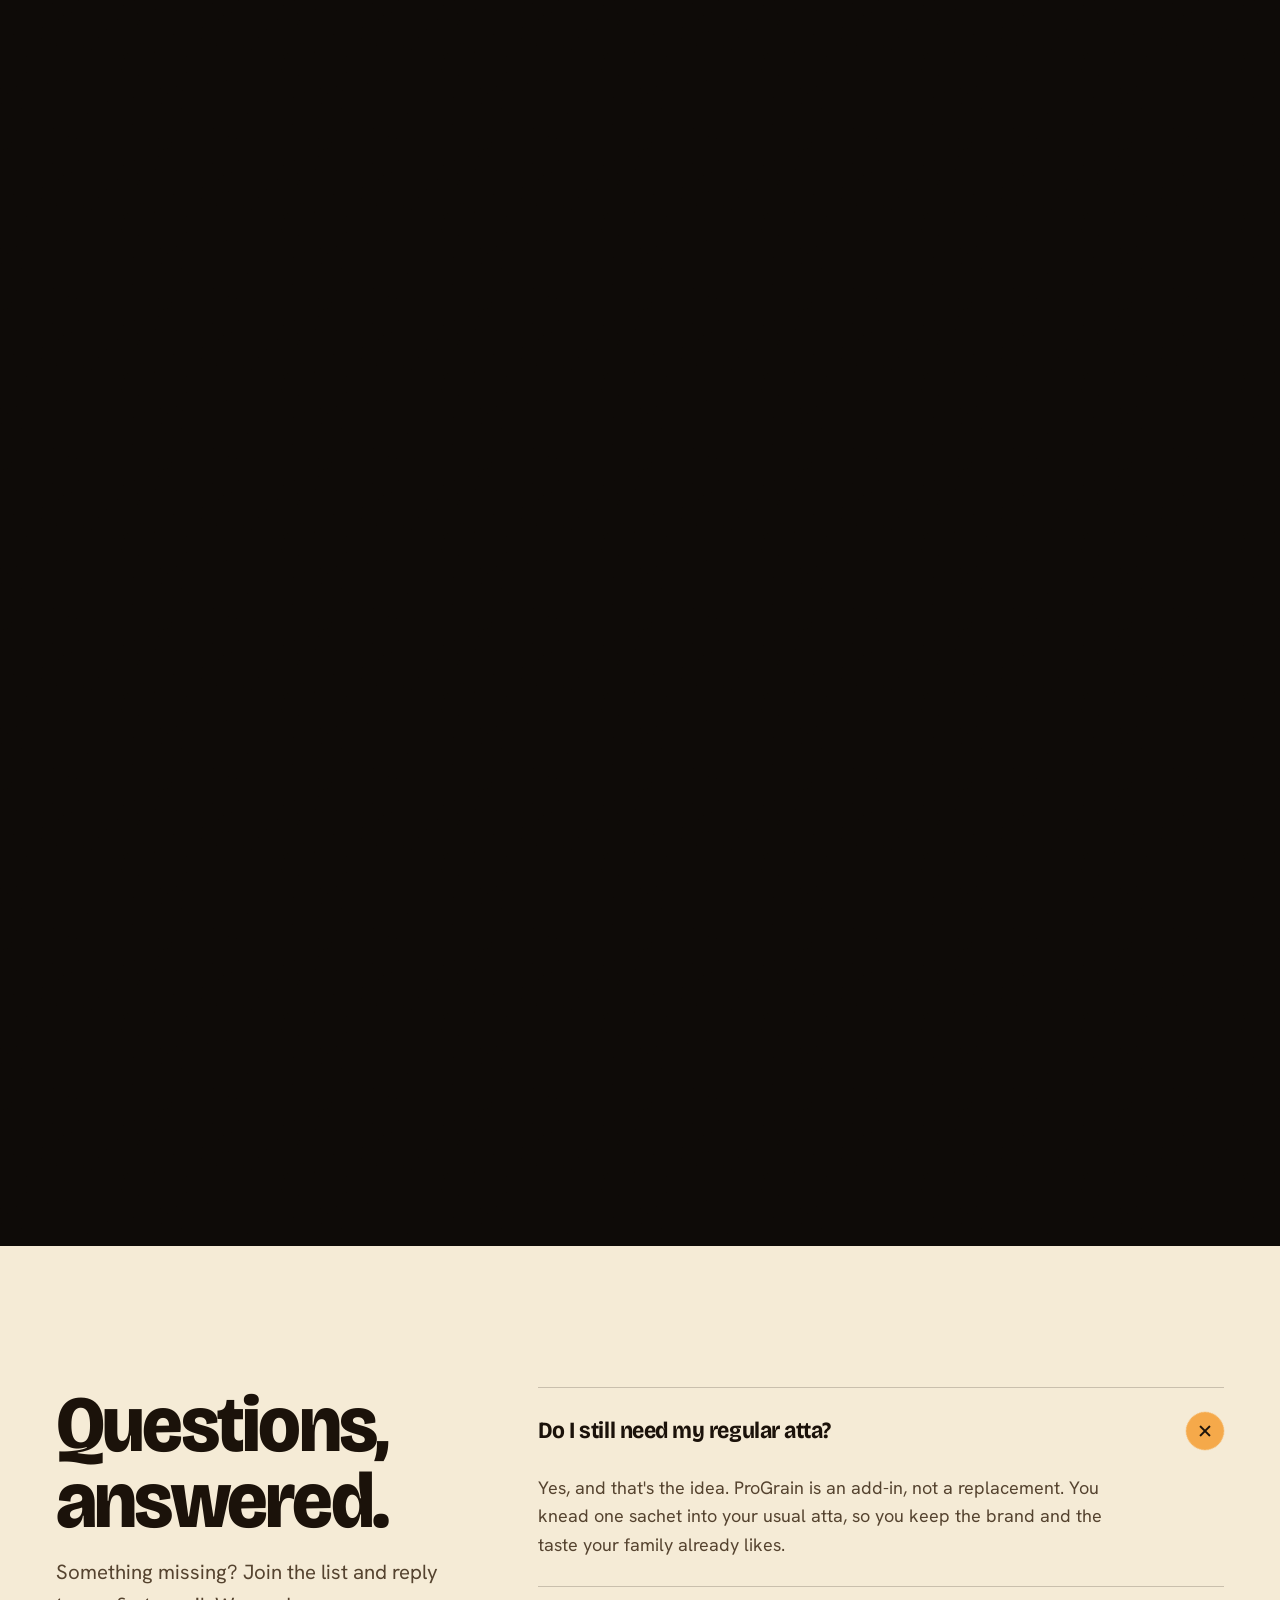
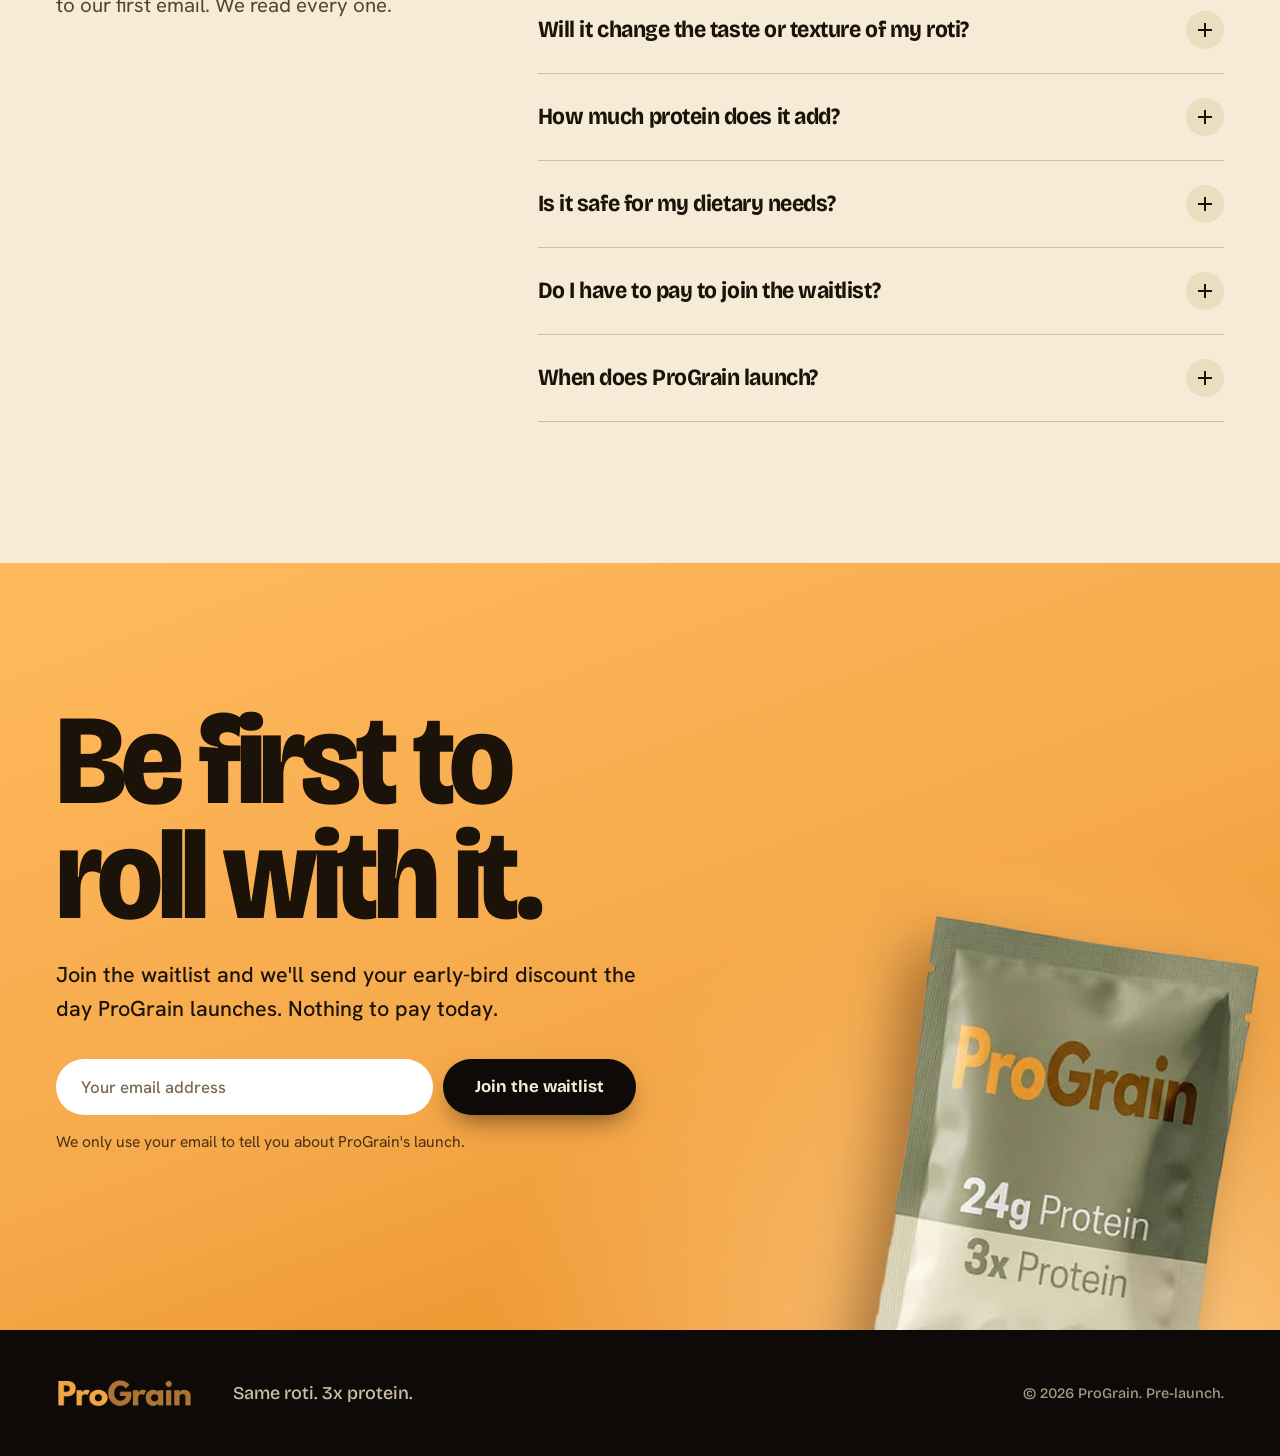
==== commit 1303acd6: "minute fixes" ====
--- a/index.html
+++ b/index.html
@@ -162,16 +162,12 @@
             <div class="waitlist__row">
               <label class="sr-only" for="email-hero">Email address</label>
               <input id="email-hero" name="email" type="email" inputmode="email" autocomplete="email"
-                placeholder="Your email address" required aria-describedby="hero-note hero-msg">
+                placeholder="Your email address" required aria-describedby="hero-msg">
               <button class="btn" type="submit"><span>Join the waitlist</span></button>
             </div>
-            <p class="waitlist__note" id="hero-note">Free to join. No payment, no card. Early members get a launch-day
-              discount. We only use your email to tell you about ProGrain's launch.</p>
             <p class="waitlist__msg" id="hero-msg" role="status" aria-live="polite"></p>
           </form>
         </div>
-
-        <div class="hero__cue" data-cue aria-hidden="true"><span>Scroll</span><i></i></div>
       </div>
     </section>
 
@@ -288,14 +284,19 @@
 
     <!-- ============ RECIPES ============ -->
     <section class="section recipes" id="recipes" data-recipes>
-  <div class="recipes__sticky">
+      <div class="recipes__sticky">
         <div class="wrap recipes__head">
           <h2 class="h2">Eat it your way.</h2>
           <p class="lede">From a plain phulka to cookies. Scroll or swipe through the plates.</p>
         </div>
         <div id="plateCarouselMount"></div>
         <p class="fineprint recipes__note">Protein per serving is an estimate until lab testing is complete.</p>
-      </section>
+        <a class="recipes__peek" href="#faq" aria-label="Skip to the FAQ">
+          <span>Questions, answered.</span>
+          <svg viewBox="0 0 20 20" aria-hidden="true"><path d="M5 8l5 5 5-5"/></svg>
+        </a>
+      </div>
+    </section>
   </div>
 </section>
 
--- a/css/styles.css
+++ b/css/styles.css
@@ -180,12 +180,11 @@
 
 /* hero: portrait (phones, tablets held upright) — sachet falls with scroll, behind the copy */
 @media (orientation: portrait) {
-  .hero { height: 270svh; }
   .hero__stage {
     --ground-h: clamp(100px, 17svh, 180px);
     --art-h: clamp(190px, 31svh, 400px);
-    position: sticky; top: 0; height: 100svh; min-height: 0;
-    display: block; padding: calc(var(--nav-h) + 6px) var(--gutter) 0;
+    min-height: 100svh; display: block;
+    padding: calc(var(--nav-h) + 6px) var(--gutter) calc(var(--art-h) + var(--ground-h) * .44 + 28px);
   }
   .hero__copy { margin-inline: auto; width: min(660px, 100%); }
   .hero__title { font-size: clamp(3rem, 15vw, 6rem); }
@@ -197,14 +196,7 @@
   .waitlist__note { margin-top: 10px; font-size: .92rem; line-height: 1.4; }
   .waitlist__msg { min-height: 0; margin-top: 4px; }
   .hero__art { right: auto; left: 0; inset-inline: 0; margin-inline: auto; width: calc(var(--art-h) * 804 / 1104); bottom: calc(var(--ground-h) * .44); }
-  .hero__cue {
-    display: flex; flex-direction: column; align-items: center; gap: 8px; z-index: 4;
-    position: absolute; left: 50%; bottom: calc(var(--ground-h) * .44 + var(--art-h) * .4); transform: translateX(-50%);
-    font-family: var(--font-display); font-weight: 600; font-size: .85rem; color: var(--gold);
-  }
-  .hero__cue i { width: 2px; height: 34px; background: linear-gradient(var(--gold), transparent); border-radius: 2px; animation: cue 1.6s ease-in-out infinite; transform-origin: top; }
-}
-@keyframes cue { 0%, 100% { transform: scaleY(.4); opacity: .4; } 50% { transform: scaleY(1); opacity: 1; } }
+}
 @media (orientation: portrait) and (max-height: 720px) {
   .hero__title { font-size: clamp(2.6rem, 12.5vw, 4.2rem); }
   .hero__lede { font-size: .98rem; margin-top: .7rem; }
@@ -327,6 +319,27 @@
   .mini__name { font-size: .85rem; }
 }
 
+
+/* Phone variants for the calculator tiles (<= 640px). Desktop and tablet are unchanged.
+   calc--v1: 4 + 4 small tiles.  calc--v2: one slim row per food. Chosen with ?calc=grid / ?calc=list for now. */
+.mini__name .n-short, .mini__name .n-unit { display: none; }
+@media (max-width: 640px) {
+  .calc--v1 .calc__grid { grid-template-columns: repeat(4, minmax(0, 1fr)); gap: 8px; }
+  .calc--v1 .mini { aspect-ratio: auto; padding: 10px 3px 9px; border-radius: 16px; }
+  .calc--v1 .mini__icon { flex: none; width: 100%; max-width: 82%; height: 38px; }
+  .calc--v1 .mini__count { font-size: 1.3rem; margin-top: 6px; }
+  .calc--v1 .mini__name .n-full { display: none; }
+  .calc--v1 .mini__name .n-short { display: block; font-size: .72rem; font-weight: 700; color: var(--ink); line-height: 1.1; }
+  .calc--v1 .mini__name .n-unit { display: block; font-size: .64rem; font-weight: 600; color: var(--ink-soft); line-height: 1.1; margin-top: 1px; }
+  .calc--v1 .mini__name { margin-top: 3px; }
+
+  .calc--v2 .calc__grid { grid-template-columns: 1fr; gap: 8px; }
+  .calc--v2 .mini { aspect-ratio: auto; display: grid; grid-template-columns: 48px 1fr auto; align-items: center; gap: 12px; text-align: left; padding: 8px 18px 8px 12px; border-radius: 18px; min-height: 58px; }
+  .calc--v2 .mini__icon { grid-column: 1; grid-row: 1; width: 44px; max-width: none; height: 40px; flex: none; }
+  .calc--v2 .mini__name { grid-column: 2; grid-row: 1; margin: 0; font-size: 1rem; font-weight: 600; color: var(--ink); }
+  .calc--v2 .mini__count { grid-column: 3; grid-row: 1; margin: 0; font-size: 1.7rem; }
+}
+
 /* ---------- Recipes ---------- */
 .recipes { background: var(--char); color: var(--cream); padding-bottom: clamp(48px, 6vw, 90px); overflow: clip; isolation: isolate; }
 .recipes__sticky::before { content: ''; position: absolute; left: 50%; top: 52%; width: 90vw; aspect-ratio: 1; transform: translate(-50%, -50%); background: radial-gradient(circle, rgba(245, 169, 74, .2), transparent 62%); pointer-events: none; z-index: 0; }
@@ -354,18 +367,27 @@
    from plate 1 to plate 6 before the page continues. Touch devices skip this and swipe instead. */
 @media (hover: hover) and (pointer: fine) {
   .recipes { --steps: 6; padding: 0; height: calc(100svh + var(--steps) * 55svh); }
-  .recipes__sticky { position: sticky; top: 0; height: 100svh; display: flex; flex-direction: column; justify-content: center; padding-top: var(--nav-h); overflow: clip; }
+  .recipes { --peek: 84px; }
+  .recipes__sticky { position: sticky; top: 0; height: 100svh; padding-bottom: var(--peek); display: flex; flex-direction: column; justify-content: center; padding-top: var(--nav-h); overflow: clip; }
   .recipes .h2 { font-size: clamp(2.2rem, 4.2vw, 3.6rem); }
   .recipes .lede { margin-top: .5rem; }
   .recipes__head { margin-bottom: 0; }
-  .recipes .lpc-scene { height: min(44svh, 470px); min-height: 300px; }
-  .recipes .lpc-plate-wrapper { width: min(38vh, 400px); height: min(38vh, 400px); min-width: 260px; min-height: 260px; margin-top: calc(min(38vh, 400px) / -2); }
+  .recipes .lpc-scene { height: min(40svh, 430px); min-height: 280px; }
+  .recipes .lpc-plate-wrapper { width: min(34vh, 360px); height: min(34vh, 360px); min-width: 240px; min-height: 240px; margin-top: calc(min(34vh, 360px) / -2); }
+  /* a strip of the next (cream) section stays visible while the plates are pinned, so the page doesn't look like it ends here */
+  .recipes__peek { position: absolute; left: 0; right: 0; bottom: 0; z-index: 6; height: var(--peek); display: flex; align-items: center; justify-content: center; gap: 12px; margin-top: 0; background: var(--cream); color: var(--ink); border-radius: 30px 30px 0 0; box-shadow: 0 -18px 40px -12px rgba(0, 0, 0, .55); text-decoration: none; font-family: var(--font-display); font-weight: 700; font-stretch: 94%; font-size: 1.2rem; letter-spacing: -.02em; }
+  .recipes__peek svg { width: 22px; height: 22px; fill: none; stroke: currentColor; stroke-width: 2.2; stroke-linecap: round; stroke-linejoin: round; transition: transform .3s var(--ease); }
+  .recipes__peek:hover svg { transform: translateY(3px); }
   .recipes .lpc-info-panel { margin: .9rem auto .4rem; }
   .recipes .lpc-controls { margin-top: .4rem; }
   .recipes .fineprint { margin-top: 10px; }
   .recipes__progress { display: none; }
 }
-@media (hover: none), (pointer: coarse) { #plateCarouselMount { touch-action: pan-y; } }
+@media (hover: none), (pointer: coarse) {
+  .recipes__peek { display: none; }
+  #plateCarouselMount { touch-action: pan-y; }
+  .recipes .lpc-nav-btn { display: none; }   /* touch: swipe instead of arrow buttons; the dots stay */
+}
 
 /* ---------- FAQ ---------- */
 .faq__grid { display: grid; grid-template-columns: minmax(0, 4fr) minmax(0, 7fr); gap: clamp(36px, 7vw, 110px); align-items: start; }
